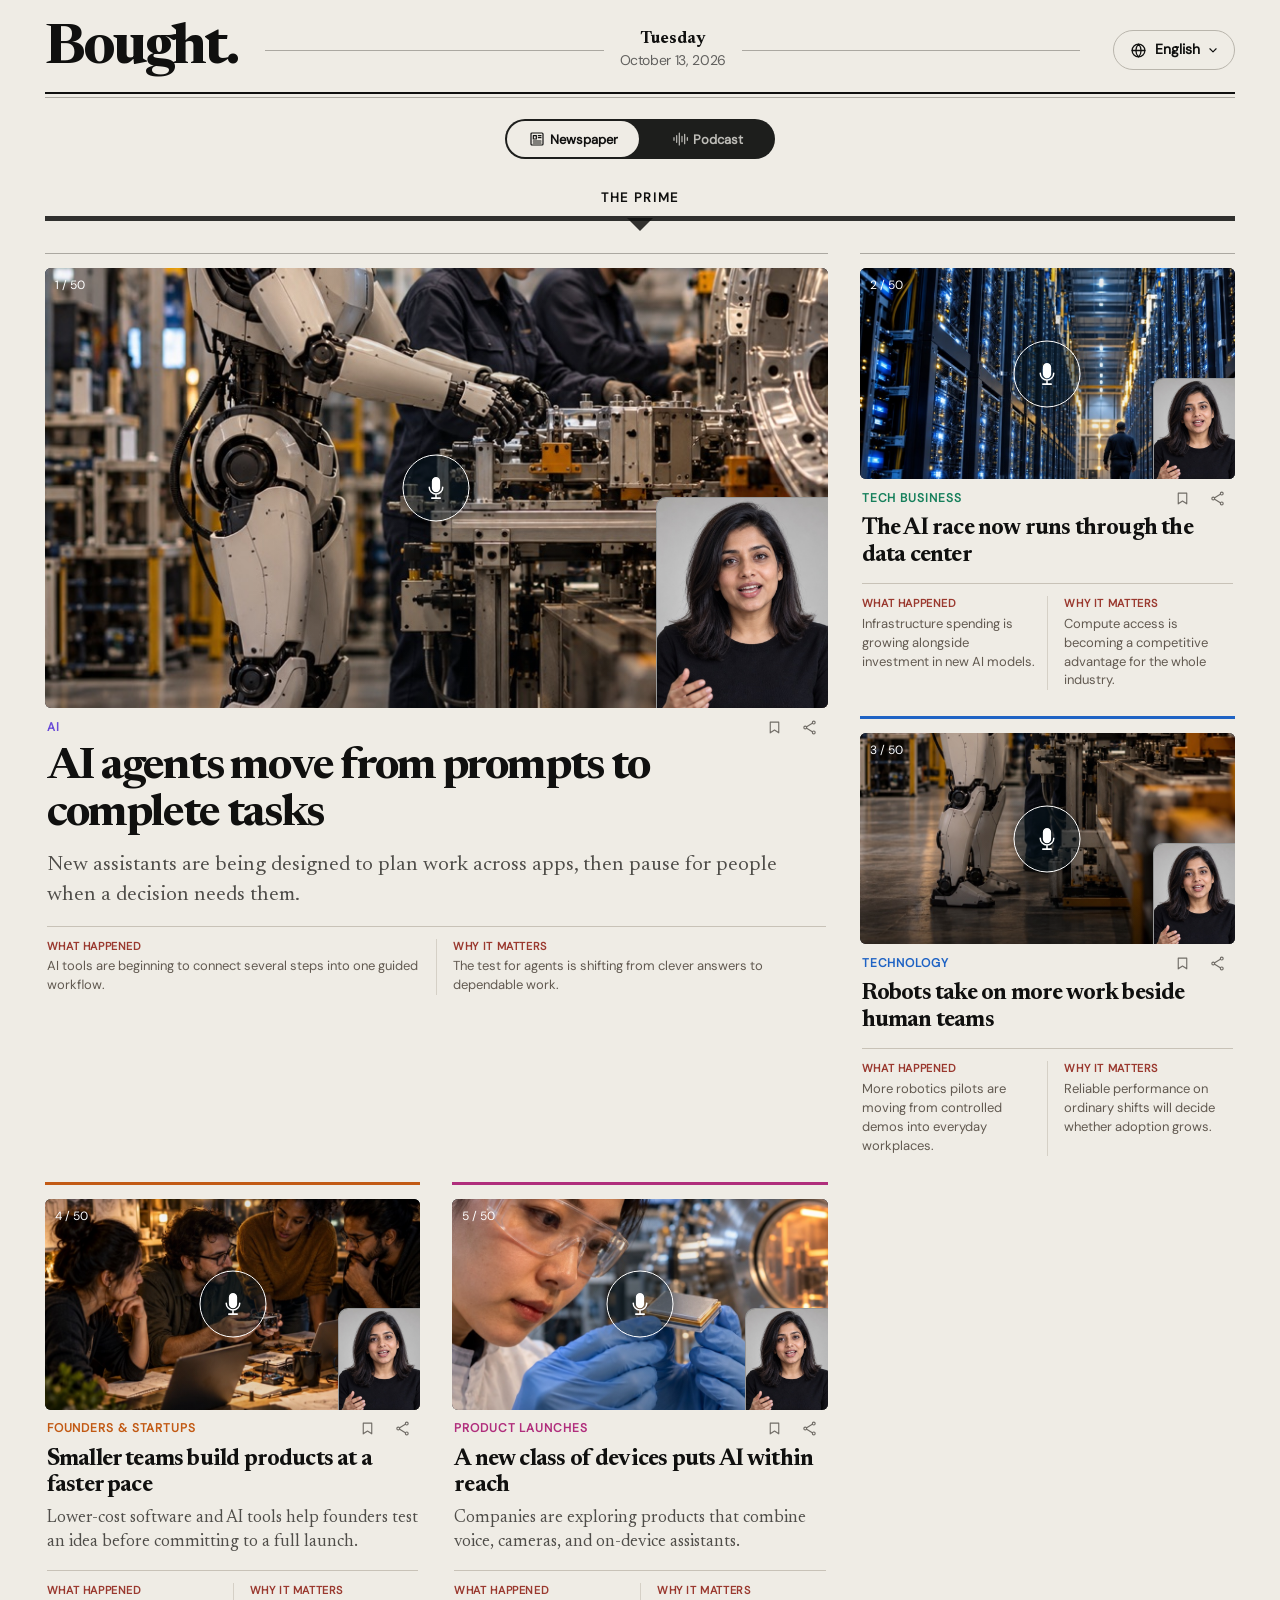
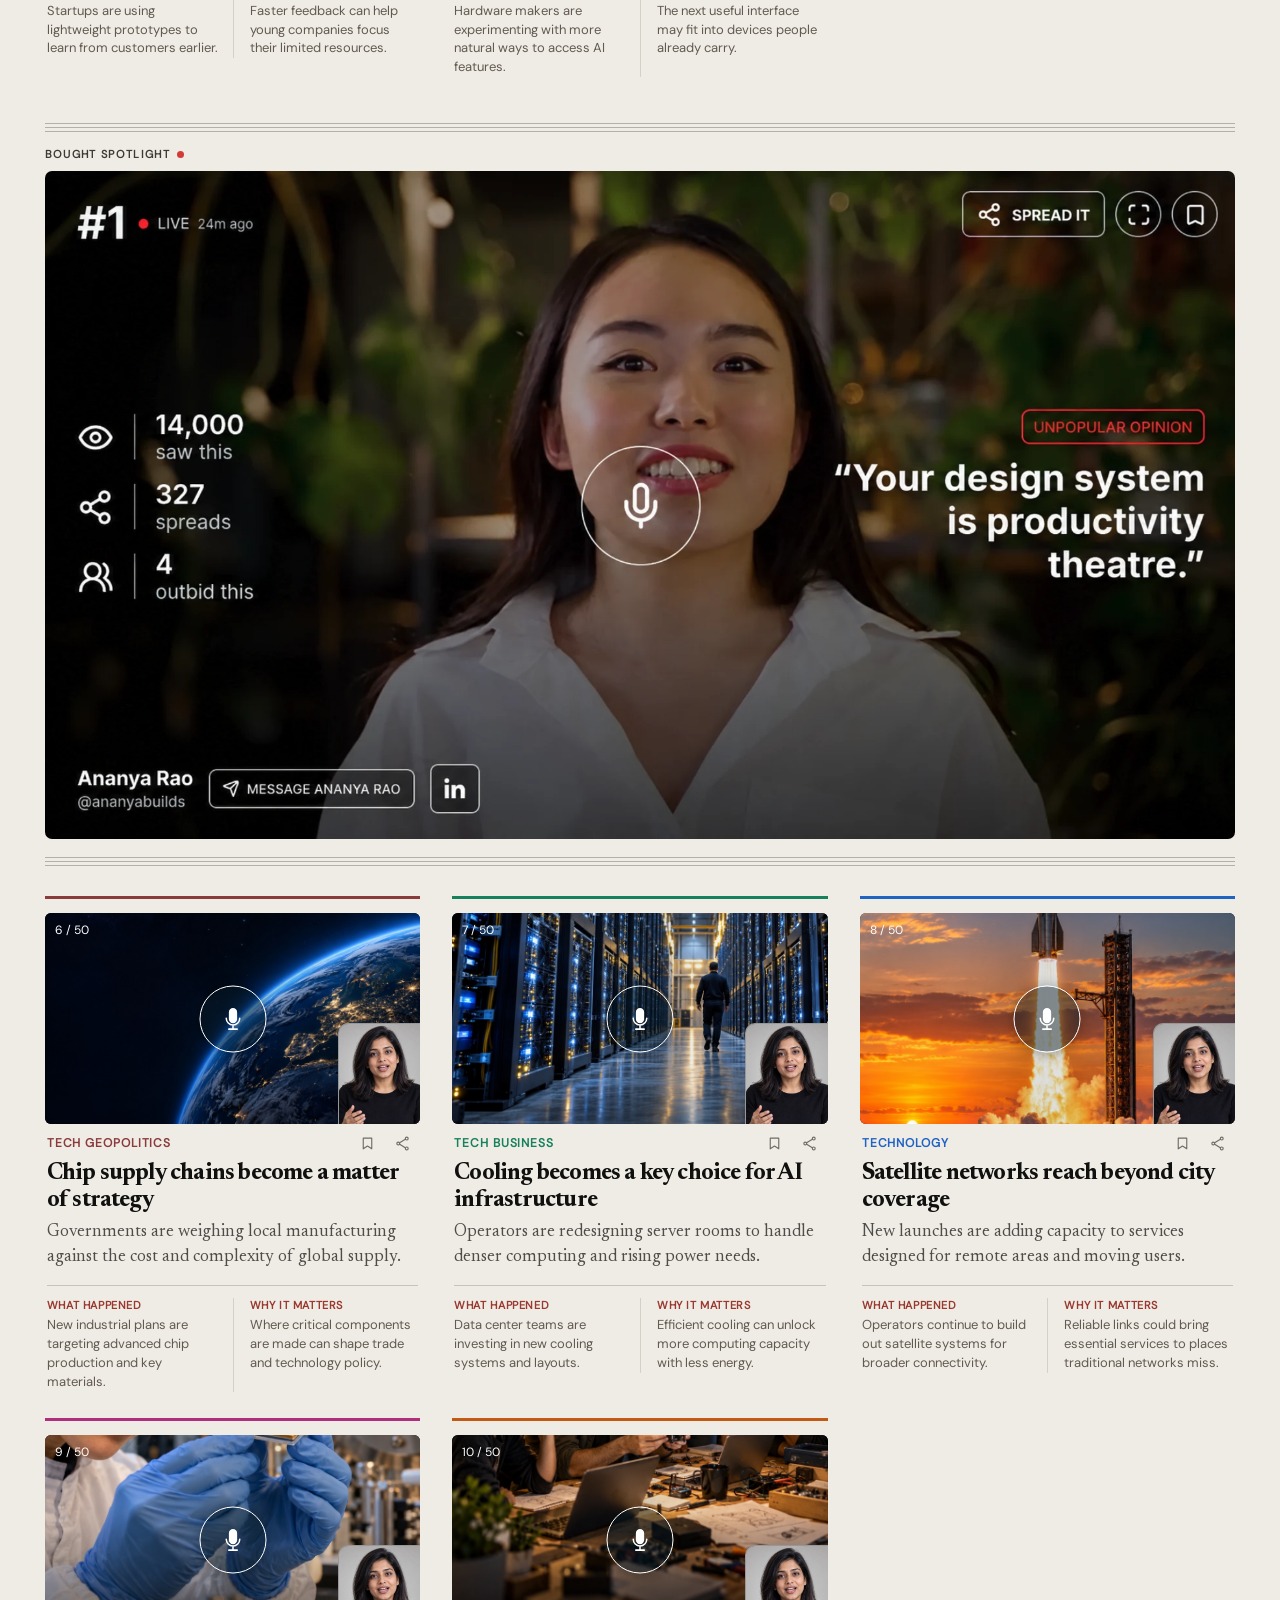
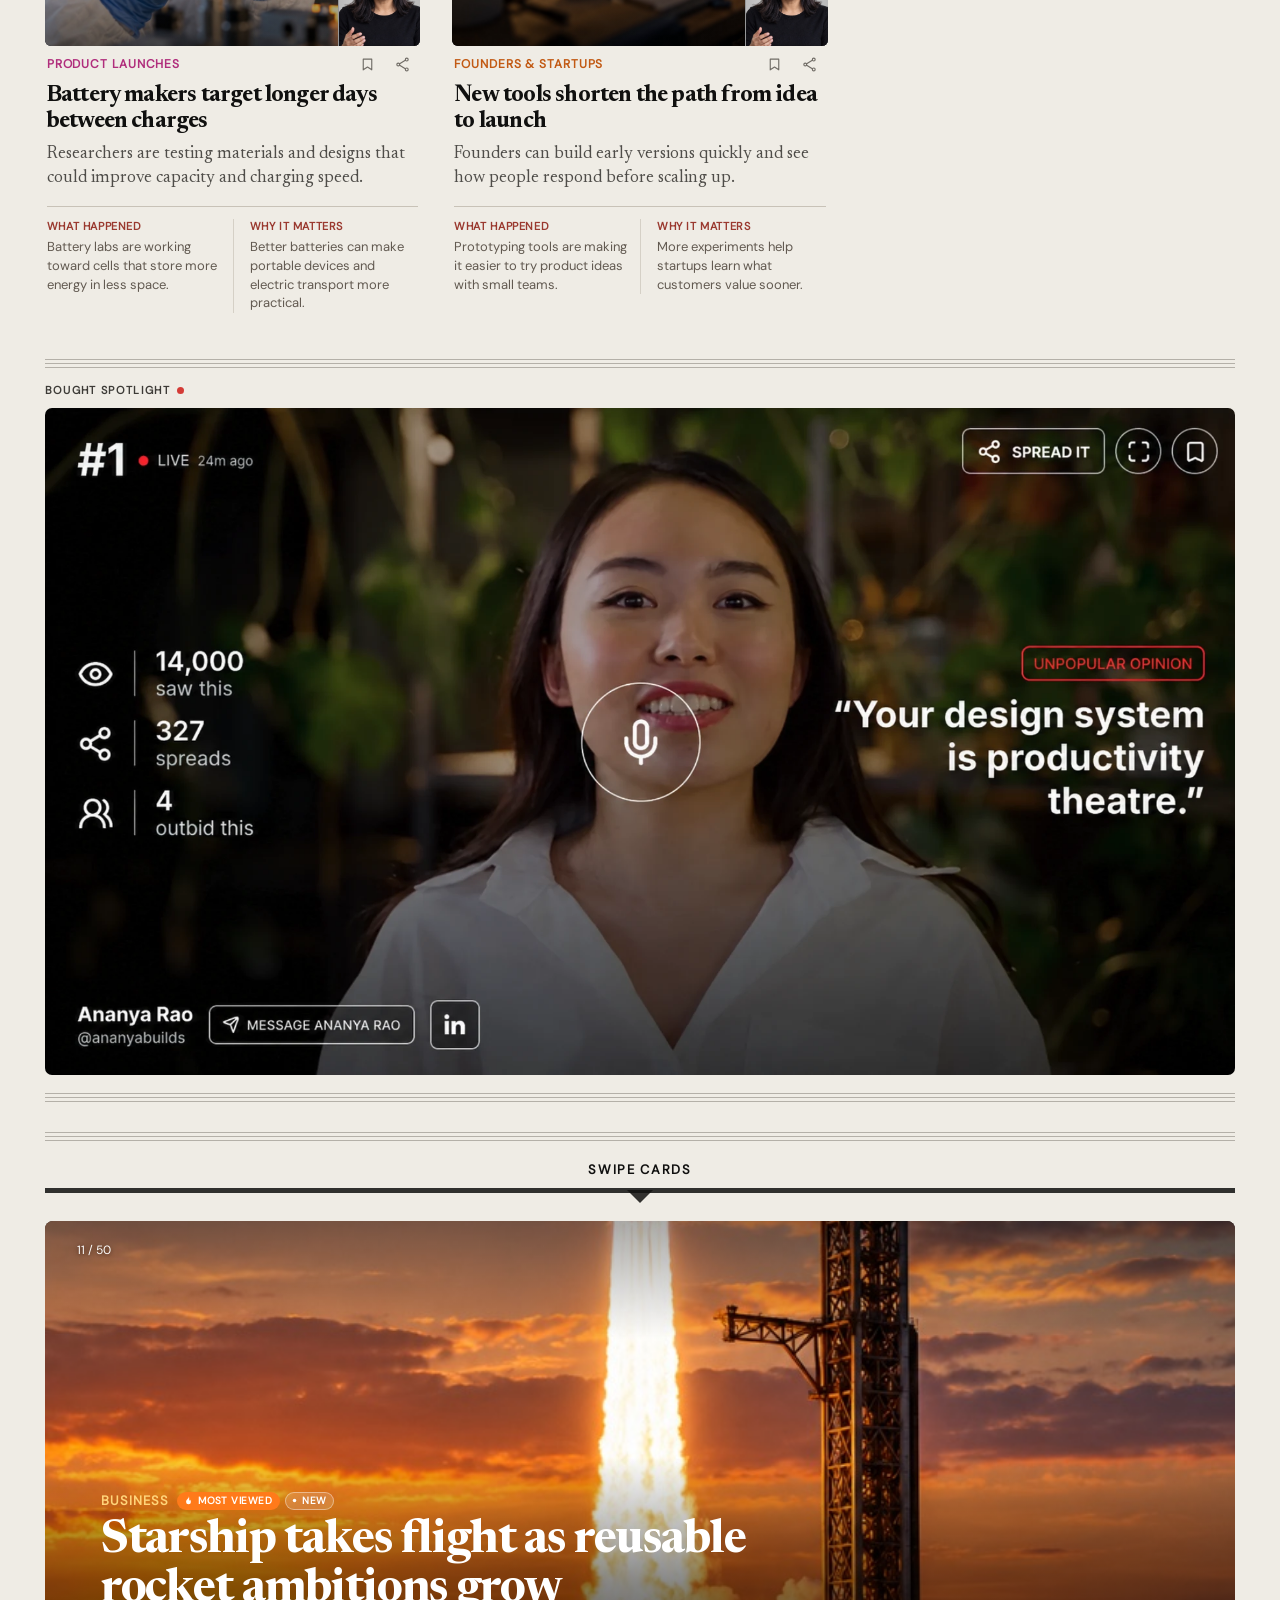
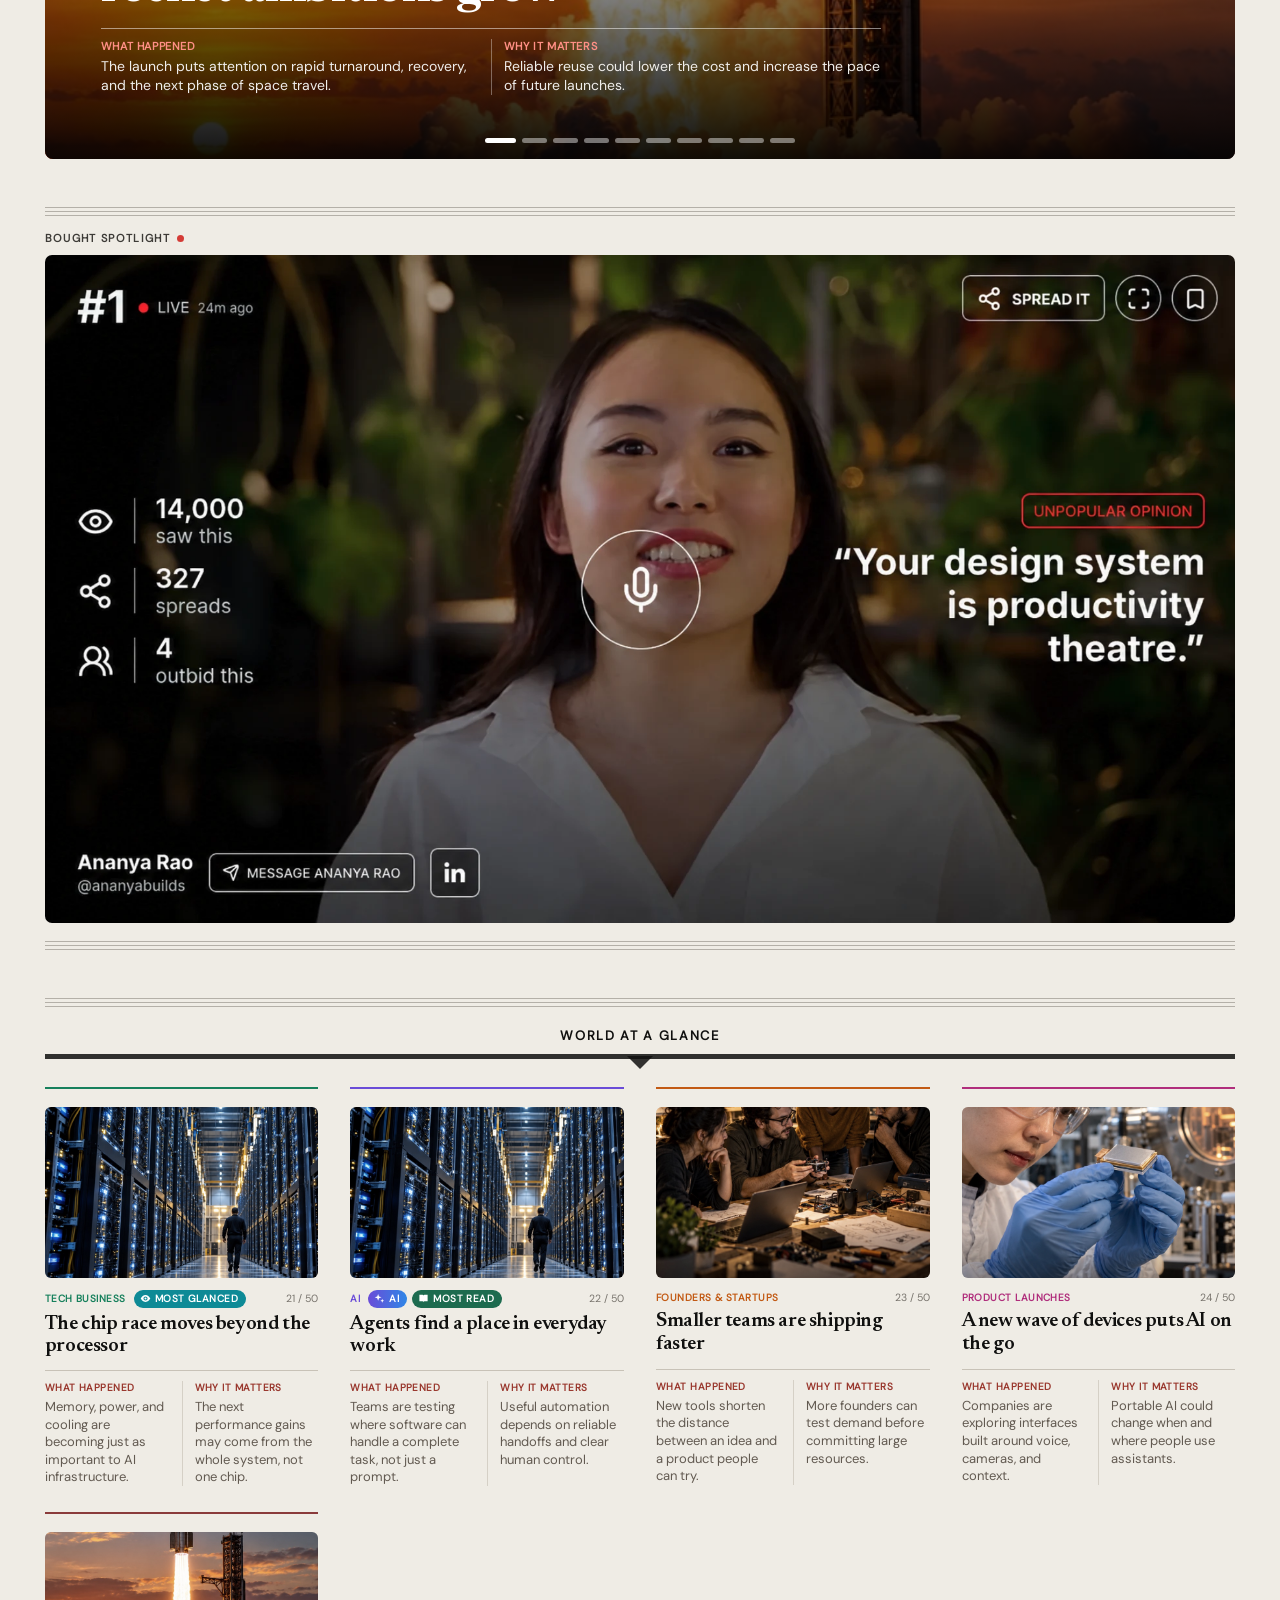
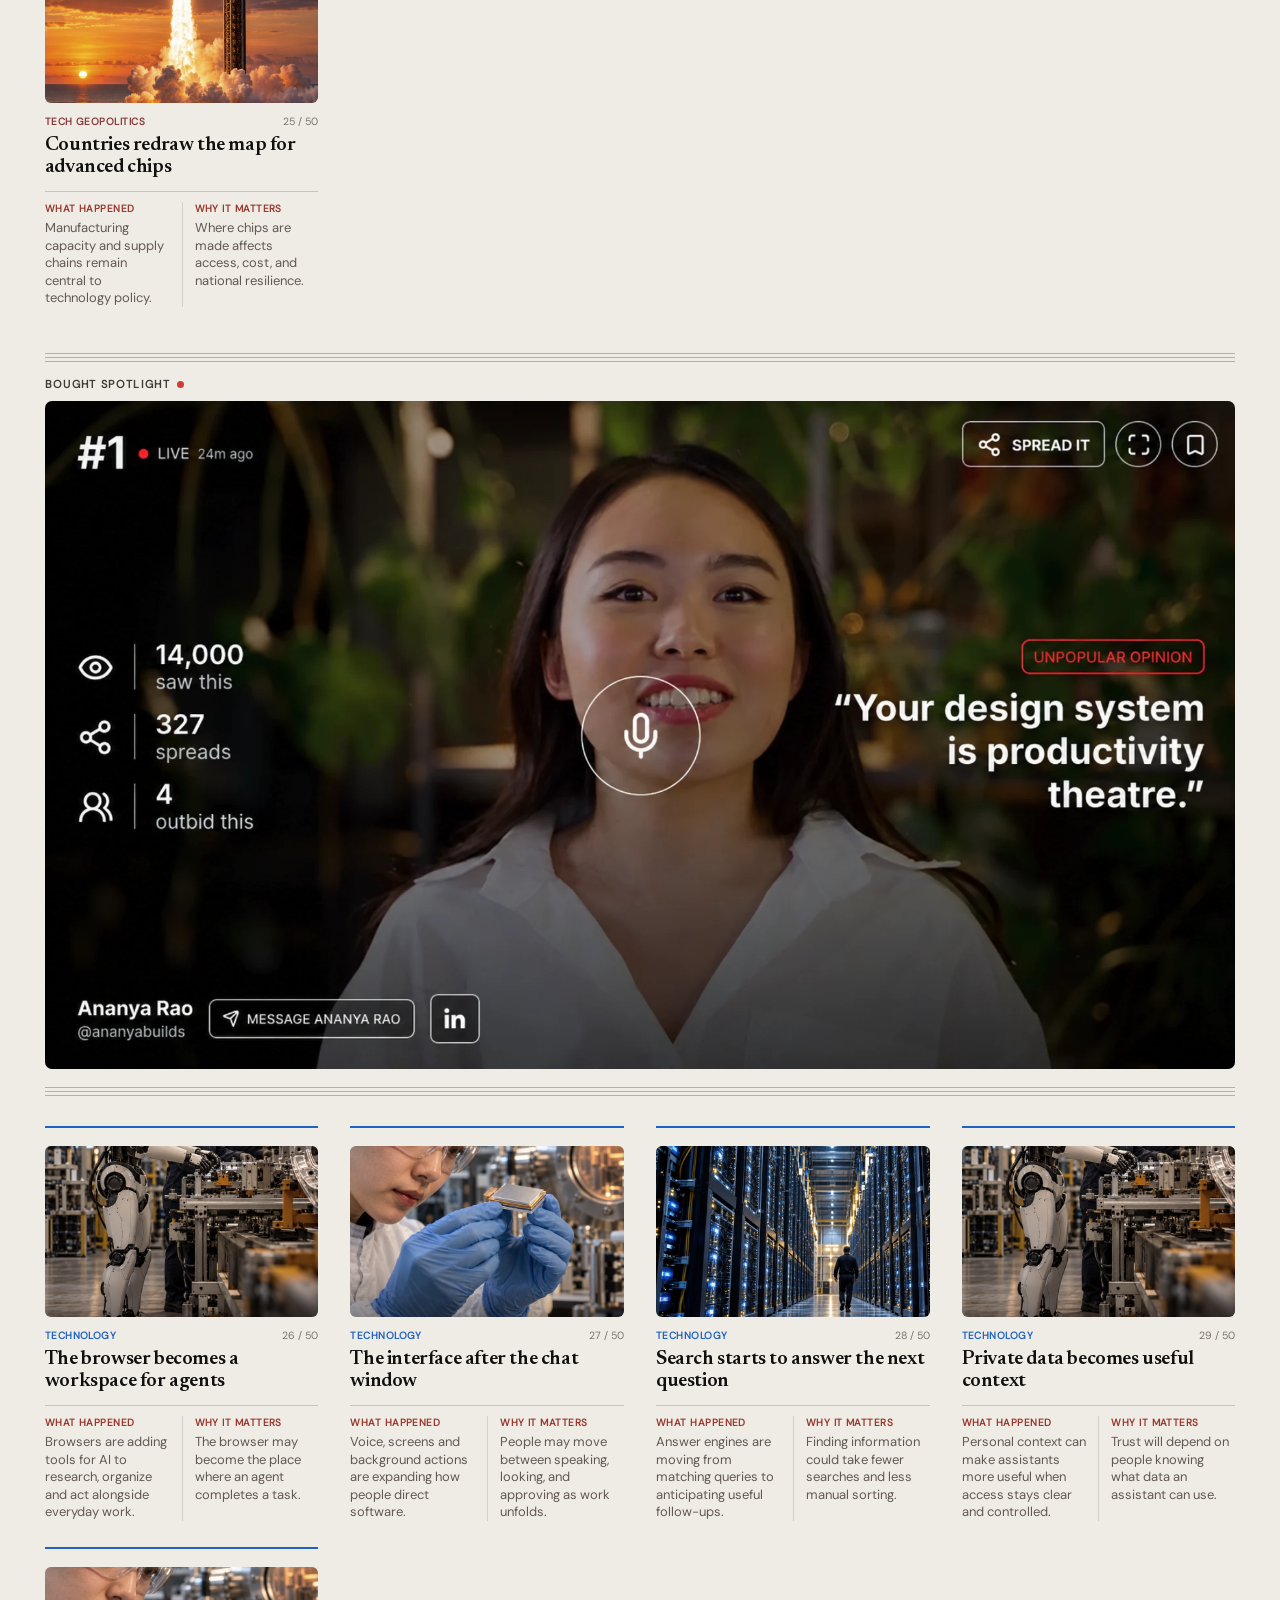
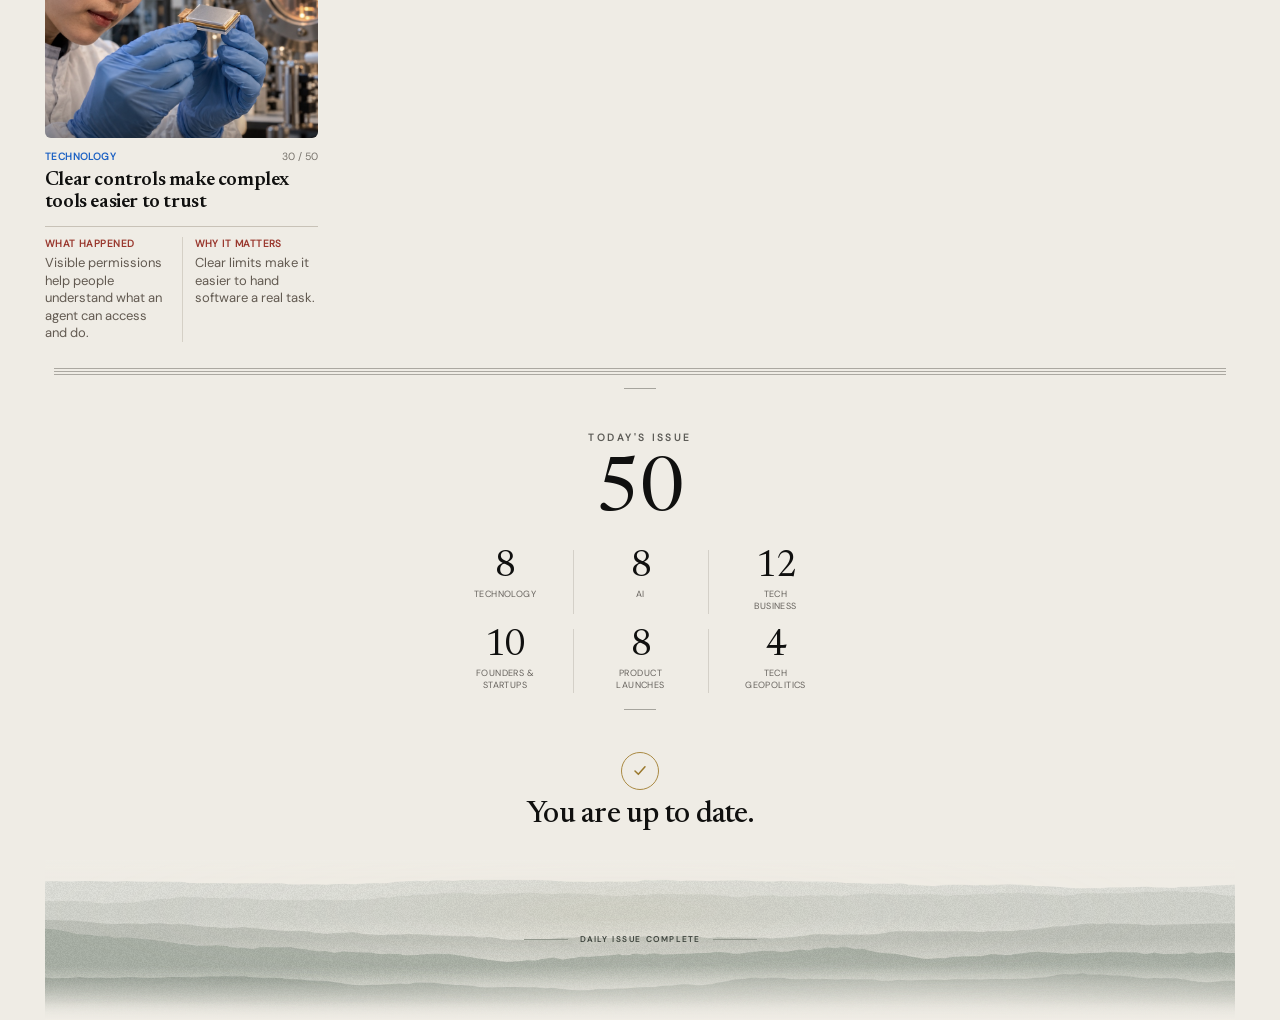
==== public/index.html @ 9935e8e2 "Looks per category, story badges, spoken-text fix, hover underline, drop the source line - avatar_lo" ====
<!doctype html>
<html lang="en">
<head>
  <meta charset="utf-8">
  <meta name="viewport" content="width=device-width, initial-scale=1, viewport-fit=cover">
  <meta name="theme-color" content="#efece5">
  <title>Bought. — Today's issue</title>
  <link rel="stylesheet" href="styles.css?v=10">
</head>
<body>
  <main class="page">
    <div class="sticky-masthead">
      <header class="masthead">
      <span class="wordmark">Bought.</span>

      <div class="issue-date">
        <div class="date-copy">
          <span class="weekday">Tuesday</span>
          <time datetime="2026-10-13">October 13, 2026</time>
        </div>
      </div>

      <div class="language-picker">
        <button class="language-trigger" type="button" aria-label="Change language, English" aria-haspopup="dialog" aria-controls="language-menu" aria-expanded="false">
          <svg class="globe-icon" viewBox="0 0 24 24" aria-hidden="true" focusable="false">
            <circle cx="12" cy="12" r="9" />
            <path d="M3 12h18M12 3c2.5 2.5 3.7 5.5 3.7 9S14.5 18.5 12 21c-2.5-2.5-3.7-5.5-3.7-9S9.5 5.5 12 3Z" />
          </svg>
          <span class="language-name">English</span>
          <svg class="chevron-icon" viewBox="0 0 16 16" aria-hidden="true" focusable="false">
            <path d="m3 6 5 5 5-5" />
          </svg>
        </button>

        <div class="language-menu" id="language-menu" role="dialog" aria-label="Choose newspaper language" hidden>
          <div class="menu-heading">Read in your language</div>
          <div class="language-options"></div>
        </div>
      </div>
      </header>

      <div class="newspaper-rules" aria-hidden="true"></div>
    </div>

    <div class="view-switch" role="group" aria-label="Issue format">
      <button class="view-option is-active" type="button" aria-pressed="true">
        <svg viewBox="0 0 24 24" aria-hidden="true" focusable="false">
          <rect x="3" y="3" width="18" height="18" rx="1.5" />
          <rect x="6.5" y="7" width="4.5" height="5" />
          <path d="M14 7h4M14 10h4M6.5 15h11.5M6.5 18h11.5" />
        </svg>
        <span>Newspaper</span>
      </button>
      <a class="view-option" href="podcast.html" aria-label="Open podcast edition">
        <svg viewBox="0 0 24 24" aria-hidden="true" focusable="false">
          <path d="M3 10v4M7 7v10M11 3v18M15 8v8M19 5v14M23 10v4" />
        </svg>
        <span>Podcast</span>
      </a>
    </div>

    <div class="story-list" id="edition-stories"></div>

    <section class="issue-completion" aria-label="Today's issue complete">
      <div class="completion-intro">
        <i class="completion-short-rule" aria-hidden="true"></i>
        <p>Today's issue</p>
        <strong>50</strong>
      </div>

      <div class="completion-grid" aria-label="Stories by category">
        <div class="completion-stat"><strong data-final-count="8">8</strong><span>Technology</span></div>
        <div class="completion-stat"><strong data-final-count="8">8</strong><span>AI</span></div>
        <div class="completion-stat"><strong data-final-count="12">12</strong><span>Tech<br>Business</span></div>
        <div class="completion-stat"><strong data-final-count="10">10</strong><span>Founders &amp;<br>Startups</span></div>
        <div class="completion-stat"><strong data-final-count="8">8</strong><span>Product<br>Launches</span></div>
        <div class="completion-stat"><strong data-final-count="4">4</strong><span>Tech<br>Geopolitics</span></div>
      </div>

      <div class="completion-message">
        <i class="completion-short-rule" aria-hidden="true"></i>
        <span class="completion-check" aria-hidden="true">
          <svg viewBox="0 0 24 24" focusable="false"><path d="m6 12 4 4 8-9" /></svg>
        </span>
        <h2>You are up to date.</h2>
      </div>

      <div class="completion-mountains">
        <div class="mountain-terrain" role="img" aria-label="Layered mountain ridges with slowly drifting fog">
          <canvas id="mountain-far"></canvas>
          <canvas id="mountain-mid"></canvas>
          <canvas id="mountain-near"></canvas>
        </div>
        <div class="mountain-light" aria-hidden="true"></div>
        <div class="mountain-reveal-fog" aria-hidden="true"></div>
        <div class="fog-ribbon fog-far" aria-hidden="true"></div>
        <div class="fog-ribbon fog-mid" aria-hidden="true"></div>
        <div class="fog-ribbon fog-near" aria-hidden="true"></div>
        <div class="mountain-fade" aria-hidden="true"></div>
        <div class="completion-seal" aria-label="Daily issue complete"><i aria-hidden="true"></i><span>Daily issue complete</span><i aria-hidden="true"></i></div>
      </div>
    </section>
  </main>

  <section class="article-overlay" id="article-overlay" role="dialog" aria-modal="true" aria-labelledby="article-overlay-title" hidden>
    <div class="article-overlay-content"></div>
  </section>

  <div class="action-feedback" id="action-feedback" role="status" aria-live="polite" hidden></div>

  <script src="language.js"></script>
  <script>
    // Use the pipeline feed when it exists (prime stories with presenter video); otherwise the built-in samples.
    (async () => {
      try {
        const res = await fetch('live/feed.json', { cache: 'no-cache' });
        if (res.ok) window.liveFeed = await res.json();
      } catch (e) { /* no feed: keep the sample stories */ }
      for (const src of ['stories.js', 'completion.js']) {
        await new Promise((resolve) => {
          const el = document.createElement('script');
          el.src = src + '?v=7'; el.onload = el.onerror = resolve;
          document.body.append(el);
        });
      }
    })();
  </script>
</body>
</html>
---- public/styles.css ----
@font-face {
  font-family: Newsreader;
  src: url('assets/newsreader-latin.woff2') format('woff2');
  font-weight: 400 700;
  font-display: swap;
}

@font-face {
  font-family: 'DM Sans';
  src: url('assets/font-0.ttf') format('truetype');
  font-weight: 400;
  font-display: swap;
}

:root {
  --paper: #efece5;
  --ink: #10100f;
  --quiet-ink: #62615f;
  --rule: #aba8a1;
  --masthead-height: 70px;
}

* { box-sizing: border-box; }

html,
body {
  min-height: 100%;
  margin: 0;
  background: var(--paper);
}

body {
  color: var(--ink);
  -webkit-font-smoothing: antialiased;
}

.page {
  width: 100%;
  max-width: 430px;
  min-height: 100dvh;
  margin: 0 auto;
  background: var(--paper);
}

.sticky-masthead {
  position: sticky;
  top: 0;
  z-index: 30;
  padding-bottom: 3px;
  background: var(--paper);
}

.lead-story, .glance-item { scroll-margin-top: calc(var(--masthead-height) + 8px); }

.masthead {
  display: grid;
  grid-template-columns: max-content minmax(0, 1fr) max-content;
  align-items: center;
  min-height: 62px;
  padding: calc(8px + env(safe-area-inset-top)) 9px 6px;
}

.wordmark {
  white-space: nowrap;
  font: 700 27px/.9 Newsreader, Georgia, serif;
  letter-spacing: -.055em;
}

.issue-date {
  display: flex;
  align-items: center;
  justify-content: center;
  min-width: 0;
  margin: 0 4px;
}

.issue-date::before,
.issue-date::after {
  content: '';
  flex: 1 1 0;
  max-width: 24px;
  border-top: 1px solid var(--rule);
}

.date-copy {
  flex: 0 1 auto;
  min-width: 0;
  margin: 0 4px;
  text-align: center;
  white-space: nowrap;
}

.weekday {
  display: block;
  overflow: hidden;
  text-overflow: ellipsis;
  font: 700 13px/1.1 Newsreader, Georgia, serif;
}

.date-copy time {
  display: block;
  overflow: hidden;
  text-overflow: ellipsis;
  margin-top: 2px;
  color: var(--quiet-ink);
  font: 400 .6875rem/1.25 'DM Sans', Arial, sans-serif;
  letter-spacing: -.025em;
}

.language-picker { position: relative; margin-left: 5px; }

.language-trigger {
  display: flex;
  align-items: center;
  justify-content: center;
  gap: 5px;
  height: 34px;
  padding: 0 8px;
  border: 1px solid #b9b5ac;
  border-radius: 999px;
  background: var(--paper);
  color: var(--ink);
  white-space: nowrap;
  font: 600 .75rem/1.1 'DM Sans', Arial, sans-serif;
  cursor: pointer;
  -webkit-tap-highlight-color: transparent;
}

.language-trigger svg { display: block; flex: none; fill: none; stroke: currentColor; stroke-width: 1.8; stroke-linecap: round; stroke-linejoin: round; }
.language-trigger .globe-icon { width: 17px; height: 17px; }
.language-trigger .chevron-icon { width: 10px; height: 10px; }
.language-name { display: block; max-width: 48px; overflow: hidden; text-overflow: ellipsis; }
.language-trigger:focus-visible,
.language-option:focus-visible { outline: 2px solid var(--ink); outline-offset: 2px; }

.language-menu {
  position: absolute;
  z-index: 10;
  top: calc(100% + 11px);
  right: 0;
  display: flex;
  flex-direction: column;
  width: min(320px, calc(100vw - 36px));
  max-height: min(68dvh, 520px);
  border: 1px solid #b9b5ac;
  border-radius: 14px;
  background: var(--paper);
  box-shadow: 0 13px 34px #25201524;
  overflow: hidden;
}

.language-menu[hidden] { display: none; }
.menu-heading { padding: 17px 17px 10px; font: 700 19px/1 Newsreader, Georgia, serif; }
.language-options { min-height: 0; overflow-y: auto; overscroll-behavior: contain; }
.language-group { padding: 0 17px 8px; }
.language-group + .language-group { border-top: 1px solid #d5d0c6; padding-top: 8px; }
.language-group h2 { margin: 8px 0 4px; color: #746e65; font: 600 .6875rem/1.35 'DM Sans', Arial, sans-serif; letter-spacing: .11em; text-transform: uppercase; }
.language-option { display: flex; align-items: center; justify-content: space-between; width: 100%; min-height: 41px; padding: 0 3px; border: 0; border-bottom: 1px solid #dcd7cd; background: transparent; color: var(--ink); text-align: left; font: 400 .875rem/1.35 'DM Sans', Arial, sans-serif; cursor: pointer; }
.language-option:last-child { border-bottom: 0; }
.language-option[aria-current='true'] { font-weight: 600; }
.language-option[aria-current='true']::after { content: '✓'; font-size: 16px; }

.newspaper-rules {
  height: 5px;
  margin: 0 9px;
  border-top: 1px solid var(--ink);
  border-bottom: 1px solid var(--rule);
}

.view-switch {
  display: grid;
  grid-template-columns: repeat(2, minmax(0, 1fr));
  gap: 2px;
  width: min(234px, calc(100% - 18px));
  margin: 8px auto 10px;
  padding: 2px;
  border-radius: 999px;
  background: #1d1e1c;
}

.view-option {
  display: flex;
  align-items: center;
  justify-content: center;
  gap: 5px;
  min-width: 0;
  min-height: 32px;
  padding: 0 5px;
  border: 0;
  border-radius: 999px;
  background: transparent;
  color: #bebdb8;
  font: 600 .75rem/1 'DM Sans', Arial, sans-serif;
}

.view-option.is-active { background: var(--paper); color: var(--ink); }
.view-option[href] { text-decoration: none; cursor: pointer; }
.view-option:disabled { opacity: 1; cursor: default; }
.view-option:focus-visible { outline: 2px solid #b38a37; outline-offset: 2px; }
.view-option svg {
  display: block;
  flex: none;
  width: 16px;
  height: 16px;
  fill: none;
  stroke: currentColor;
  stroke-width: 1.8;
  stroke-linecap: round;
  stroke-linejoin: round;
}

.lead-story { padding: 6px 9px 20px; }
.lead-story + .lead-story {
  padding-top: 0;
}
.lead-story + .lead-story::before {
  content: '';
  display: block;
  height: 2px;
  margin: 0 0 15px;
  background: var(--rule);
}

.story-section {
  display: block;
  color: #ad4038;
  font: 770 .75rem/1.25 'DM Sans', Arial, sans-serif;
  letter-spacing: .075em;
  text-transform: uppercase;
}

.video-poster {
  position: relative;
  width: 100%;
  aspect-ratio: 2.2 / 1;
  overflow: hidden;
  border-radius: 8px;
  background: #07121f;
  isolation: isolate;
}

.hero-image { display: block; width: 100%; height: 100%; object-fit: cover; object-position: center 42%; }
.video-poster::after { content: ''; position: absolute; z-index: 1; inset: 0; background: linear-gradient(90deg, transparent 26%, #00101a22 49%, transparent 80%); pointer-events: none; }

.video-story-number {
  position: absolute;
  z-index: 2;
  top: 10px;
  left: 10px;
  color: white;
  font: 400 .75rem/1.2 'DM Sans', Arial, sans-serif;
  font-variant-numeric: tabular-nums;
}

.play-news {
  position: absolute;
  z-index: 3;
  top: 50%;
  left: 50%;
  display: flex;
  flex-direction: column;
  align-items: center;
  transform: translate(-50%, -50%);
  padding: 0;
  border: 0;
  background: transparent;
  color: white;
  text-align: center;
  cursor: pointer;
  -webkit-tap-highlight-color: transparent;
}

.microphone-circle {
  display: grid;
  place-items: center;
  width: clamp(50px, 14.4vw, 67px);
  height: clamp(50px, 14.4vw, 67px);
  border: 1px solid #fff;
  border-radius: 50%;
  background: #091b2670;
  box-shadow: 0 1px 13px #0005;
}

.microphone-circle svg { width: 27px; height: 27px; fill: white; stroke: white; stroke-width: 1.8; stroke-linecap: round; }
.microphone-circle svg path { fill: none; }
.play-news:focus-visible { outline: 2px solid white; outline-offset: 5px; border-radius: 6px; }

.journalist-window {
  position: absolute;
  z-index: 2;
  right: 0;
  bottom: 0;
  width: 22%;
  height: 48%;
  overflow: hidden;
  border: 1px solid #ffffff48;
  border-right: 0;
  border-bottom: 0;
  border-radius: 10px 0 0 0;
  background: #6d6f70;
}

.journalist-window img { display: block; width: 100%; height: 100%; object-fit: cover; object-position: center 20%; }
.story-copy { padding: 3px 2px 0; }
.story-meta { display: flex; align-items: center; justify-content: space-between; min-height: 28px; margin-bottom: 2px; }
.story-actions { display: flex; align-items: center; gap: 3px; }
.story-action { display: grid; place-items: center; width: 32px; height: 32px; padding: 0; border: 0; background: transparent; color: #706c66; cursor: pointer; -webkit-tap-highlight-color: transparent; }
.story-action svg { display: block; width: 17px; height: 17px; fill: none; stroke: currentColor; stroke-width: 1.6; stroke-linecap: round; stroke-linejoin: round; }
.story-action[data-action='save'][aria-pressed='true'] { color: var(--ink); }
.story-action[data-action='save'][aria-pressed='true'] svg { fill: currentColor; }
.story-action:focus-visible { outline: 2px solid var(--ink); outline-offset: 1px; }
.action-feedback { position: fixed; z-index: 20; right: 50%; bottom: calc(18px + env(safe-area-inset-bottom)); transform: translateX(50%); padding: 9px 13px; border-radius: 999px; background: #1d1e1c; color: var(--paper); white-space: nowrap; font: 500 .75rem/1.2 'DM Sans', Arial, sans-serif; box-shadow: 0 3px 12px #0003; }
.action-feedback[hidden] { display: none; }
.story-copy h2 { margin: 0; font: 700 clamp(1.5rem, 6.4vw, 1.625rem)/1.12 Newsreader, Georgia, serif; letter-spacing: -.035em; }
.story-title-button { display: block; width: 100%; padding: 0; border: 0; background: transparent; color: inherit; font: inherit; letter-spacing: inherit; line-height: inherit; text-align: left; cursor: pointer; }
.story-title-button:focus-visible { outline: 2px solid currentColor; outline-offset: 3px; }
.story-deck { margin: 7px 0 0; color: #4f4d49; font: 400 1rem/1.45 Newsreader, Georgia, serif; }

.story-facts { display: grid; grid-template-columns: 1fr 1fr; gap: 0; margin-top: 14px; padding-top: 12px; border-top: 1px solid #c8c2b7; }
.story-facts > div { min-width: 0; padding-right: 12px; }
.story-facts > div + div { padding-right: 0; padding-left: 16px; border-left: 1px solid #d5d0c6; }
.story-facts h3 { margin: 0 0 4px; color: #9a392f; font: 700 .6875rem/1.35 'DM Sans', Arial, sans-serif; letter-spacing: .055em; text-transform: uppercase; }
.story-facts p { margin: 0; color: #625a51; font: 400 .8125rem/1.45 'DM Sans', Arial, sans-serif; }

.spotlight-placement { margin: 26px 9px 30px; padding: 11px 0; border-top: 1px solid var(--rule); border-bottom: 1px solid var(--rule); }
.spotlight-label { display: flex; align-items: center; gap: 7px; margin: 0 0 10px; color: #3d3b37; font: 700 .6875rem/1.2 'DM Sans', Arial, sans-serif; letter-spacing: .12em; text-transform: uppercase; }
.spotlight-dot { display: inline-block; width: 7px; height: 7px; border-radius: 50%; background: #d43b36; }
.spotlight-placement img { display: block; width: 100%; height: auto; aspect-ratio: 1834 / 1029; border-radius: 7px; background: #0b0b0b; }
.glance-section .spotlight-placement { margin-right: 0; margin-left: 0; }

.section-break { display: grid; flex: none; gap: 3px; width: 100%; margin-bottom: 16px; }
.section-break-end { margin: 16px 0 0; }
.section-break span { display: block; height: 1px; background: #b4b0a8; }
.section-marker { position: relative; display: grid; flex: none; place-items: center; min-height: 36px; padding: 2px 8px 8px; border-bottom: 5px solid rgb(16 16 15 / 85%); text-align: center; }
.section-marker::after { content: ''; position: absolute; bottom: -14.5px; left: 50%; width: 0; height: 0; transform: translateX(-50%); border-right: 13.5px solid transparent; border-left: 13.5px solid transparent; border-top: 13.5px solid rgb(16 16 15 / 85%); }
.section-marker h2 { margin: 0; font: 700 .8125rem/1.2 'DM Sans', Arial, sans-serif; letter-spacing: .13em; text-transform: uppercase; }
.prime-section { padding-top: 11px; }
.prime-marker { margin: 0 9px 28px; }
.prime-section > .section-marker,
.image-swipe-block > .section-marker,
.glance-section > .section-marker { position: sticky; top: var(--masthead-height); z-index: 20; background: var(--paper); box-shadow: 0 28px 0 var(--paper); }
.image-swipe-block { display: flex; flex-direction: column; height: calc(100vh - var(--masthead-height)); height: calc(100dvh - var(--masthead-height)); padding: 0 9px 9px; scroll-margin-top: var(--masthead-height); }
.image-swipe-card { position: relative; flex: 1 1 auto; min-height: 0; margin-top: 28px; overflow: hidden; border-radius: 18px; background: #111; color: #fff; }
.image-swipe-card:focus-visible { outline: 2px solid var(--ink); outline-offset: 3px; }
.swipe-track { display: flex; width: 100%; height: 100%; overflow-x: auto; overflow-y: hidden; scroll-snap-type: x mandatory; overscroll-behavior-x: contain; scrollbar-width: none; -webkit-overflow-scrolling: touch; user-select: none; }
.swipe-track::-webkit-scrollbar { display: none; }
.swipe-slide { position: relative; flex: 0 0 100%; min-width: 0; height: 100%; overflow: hidden; scroll-snap-align: start; scroll-snap-stop: always; }
.swipe-slide::after { content: ''; position: absolute; z-index: 1; inset: 0; background: linear-gradient(180deg, #0005 0%, transparent 22%, transparent 44%, #0007 67%, #000e 100%); pointer-events: none; }
.swipe-image { display: block; width: 100%; height: 100%; object-fit: cover; object-position: center; user-select: none; -webkit-user-drag: none; }
.swipe-story-number { position: absolute; z-index: 2; top: 15px; left: 17px; color: #fff; font: 500 .75rem/1.2 'DM Sans', Arial, sans-serif; font-variant-numeric: tabular-nums; text-shadow: 0 1px 4px #0009; }
.swipe-copy { position: absolute; z-index: 2; right: 20px; bottom: calc(49px + env(safe-area-inset-bottom)); left: 20px; }
.swipe-category { color: #ff6f65; font: 770 .75rem/1.2 'DM Sans', Arial, sans-serif; letter-spacing: .08em; text-transform: uppercase; }
.swipe-copy h2 { margin: 7px 0 0; color: #fff; font: 700 clamp(1.65rem, 7vw, 2rem)/1.07 Newsreader, Georgia, serif; letter-spacing: -.025em; }
.swipe-facts { display: grid; grid-template-columns: repeat(2, minmax(0, 1fr)); gap: 0; margin-top: 12px; padding-top: 10px; border-top: 1px solid #ffffff82; }
.swipe-facts > div { min-width: 0; padding-right: 10px; }
.swipe-facts > div + div { padding-right: 0; padding-left: 12px; border-left: 1px solid #ffffff59; }
.swipe-facts h3 { margin: 0 0 4px; color: #ff8f85; font: 700 .625rem/1.3 'DM Sans', Arial, sans-serif; letter-spacing: .055em; text-transform: uppercase; }
.swipe-facts p { margin: 0; color: #f0eeeb; font: 400 .75rem/1.35 'DM Sans', Arial, sans-serif; }
.swipe-progress { position: absolute; z-index: 4; right: 0; bottom: calc(7px + env(safe-area-inset-bottom)); left: 0; display: flex; align-items: center; justify-content: center; gap: 6px; }
.swipe-progress-step { display: grid; place-items: center; width: 25px; height: 24px; padding: 0; border: 0; background: transparent; cursor: pointer; }
.swipe-progress-step::after { content: ''; width: 100%; height: 5px; border-radius: 999px; background: #ffffff70; }
.swipe-progress-step[aria-current='true'] { width: 31px; }
.swipe-progress-step[aria-current='true']::after { background: #fff; }
.swipe-progress-step:focus-visible { outline: 2px solid #fff; outline-offset: 3px; }
.sr-only { position: absolute; width: 1px; height: 1px; padding: 0; margin: -1px; overflow: hidden; clip: rect(0, 0, 0, 0); white-space: nowrap; border: 0; }

.glance-section { margin: 0 9px; padding-top: 13px; scroll-margin-top: var(--masthead-height); }
.glance-section .section-marker { margin-bottom: 28px; }
.glance-item { display: grid; grid-template-columns: minmax(112px, 37%) minmax(0, 1fr); grid-template-areas: 'visual copy' 'facts facts'; align-items: center; column-gap: 22px; row-gap: 12px; padding: 26px 1px 28px; border-top: 2px solid #cdc8bd; }
.glance-item.is-image-end { grid-template-columns: minmax(0, 1fr) minmax(112px, 37%); grid-template-areas: 'copy visual' 'facts facts'; }
.glance-visual { grid-area: visual; width: 100%; aspect-ratio: 1; overflow: hidden; border-radius: 6px; background: #dcd8ce; }
.glance-visual img { display: block; width: 100%; height: 100%; object-fit: cover; filter: saturate(.78); }
.glance-copy { grid-area: copy; min-width: 0; }
.glance-meta { display: flex; align-items: baseline; justify-content: space-between; gap: 8px; }
.glance-category { min-width: 0; overflow: hidden; color: #9a392f; font: 770 .625rem/1.3 'DM Sans', Arial, sans-serif; letter-spacing: .045em; text-overflow: ellipsis; text-transform: uppercase; white-space: nowrap; }
.glance-number { flex: none; color: #77736c; font: 500 .65625rem/1.3 'DM Sans', Arial, sans-serif; font-variant-numeric: tabular-nums; }
.glance-item h3 { margin: 5px 0 0; font: 600 1.125rem/1.14 Newsreader, Georgia, serif; letter-spacing: -.02em; }
.glance-item p { margin: 4px 0 0; color: #5b5750; font: 400 .75rem/1.35 'DM Sans', Arial, sans-serif; }
.glance-facts { grid-area: facts; display: grid; grid-template-columns: repeat(2, minmax(0, 1fr)); padding-top: 10px; border-top: 1px solid #c8c2b7; }
.glance-facts > div { min-width: 0; padding-right: 12px; }
.glance-facts > div + div { padding-right: 0; padding-left: 12px; border-left: 1px solid #d5d0c6; }
.glance-facts h4 { margin: 0; color: #9a392f; font: 700 .625rem/1.3 'DM Sans', Arial, sans-serif; letter-spacing: .045em; text-transform: uppercase; }
.glance-facts p { margin: 4px 0 0; color: #625a51; font: 400 .75rem/1.35 'DM Sans', Arial, sans-serif; }
.glance-item.is-brief { padding-top: 20px; padding-bottom: 20px; }
.glance-item.is-brief h3 { margin-top: 3px; font-size: 1.0625rem; }

html.is-reading, html.is-reading body { overflow: hidden; }
.article-overlay { position: fixed; z-index: 25; top: var(--masthead-height); right: 0; bottom: 0; left: 0; width: 100%; max-width: 430px; margin: 0 auto; overflow-y: auto; overscroll-behavior: contain; -webkit-overflow-scrolling: touch; background: var(--paper); color: var(--ink); box-shadow: 0 0 0 100vmax #10100f80; }
.article-overlay[hidden] { display: none; }
.article-overlay-content { min-height: 100%; padding: 0 18px calc(48px + env(safe-area-inset-bottom)); }
.article-overlay-top { position: sticky; z-index: 1; top: 0; display: flex; align-items: center; gap: 8px; min-height: 58px; margin: 0 -18px 25px; padding: 7px 18px; border-bottom: 2px solid var(--ink); background: var(--paper); }
.article-overlay-category { flex: 1 1 auto; color: #9a392f; font: 750 .6875rem/1.2 'DM Sans', Arial, sans-serif; letter-spacing: .08em; text-transform: uppercase; }
.article-overlay-number { flex: none; color: #68645e; font: 500 .6875rem/1.2 'DM Sans', Arial, sans-serif; font-variant-numeric: tabular-nums; }
.article-overlay-close { display: grid; flex: none; place-items: center; width: 40px; height: 40px; margin-left: 2px; padding: 0; border: 0; background: transparent; color: var(--ink); cursor: pointer; }
.article-overlay-close svg { width: 19px; height: 19px; fill: none; stroke: currentColor; stroke-width: 1.7; stroke-linecap: round; }
.article-overlay-close:focus-visible { outline: 2px solid currentColor; outline-offset: -2px; }
.article-overlay h2 { margin: 0; font: 650 clamp(2rem, 9vw, 2.55rem)/1.03 Newsreader, Georgia, serif; letter-spacing: -.035em; }
.article-overlay-deck { margin: 16px 0 21px; color: #5c5851; font: 400 1.125rem/1.35 Newsreader, Georgia, serif; }
.article-overlay-rule { height: 1px; margin: 0 0 21px; background: #bcb7ad; }
.article-overlay-body p { margin: 0 0 17px; font: 400 1.0625rem/1.55 Newsreader, Georgia, serif; }
.article-overlay-body p:first-child::first-letter { float: left; margin: .09em .09em 0 0; color: var(--ink); font: 700 3.65em/.7 Newsreader, Georgia, serif; }
.article-overlay-body h3 { margin: 25px 0 7px; color: #9a392f; font: 700 .6875rem/1.3 'DM Sans', Arial, sans-serif; letter-spacing: .09em; text-transform: uppercase; }

.issue-completion { position: relative; display: flex; flex-direction: column; justify-content: flex-start; width: 100%; margin-top: 0; padding: clamp(10px, 2.4dvh, 20px) 9px 0; background: var(--paper); text-align: center; overflow: hidden; }
.issue-completion::before { position: absolute; top: 0; left: 9px; width: calc(100% - 18px); height: 7px; background: linear-gradient(to bottom, var(--rule) 0 1px, transparent 1px 3px, var(--rule) 3px 4px, transparent 4px 6px, var(--rule) 6px 7px); content: ''; }
.completion-short-rule { display: block; width: 32px; height: 1px; margin: 0 auto; background: #a6a49d; }
.completion-intro { flex: none; }
.completion-intro > p { margin: clamp(34px, 5dvh, 42px) 0 0; padding-bottom: 6px; color: #5d5c57; font: 600 .625rem/1.3 'DM Sans', Arial, sans-serif; letter-spacing: .25em; text-transform: uppercase; }
.completion-intro > strong { display: block; margin-top: 7px; color: var(--ink); font: 400 clamp(3.2rem, 9.6dvh, 4.6rem)/1 Newsreader, Georgia, serif; font-variant-numeric: lining-nums; }
.completion-grid { display: grid; flex: none; grid-template-columns: repeat(3, minmax(0, 1fr)); row-gap: clamp(8px, 1.7dvh, 15px); width: 100%; margin: clamp(10px, 2.2dvh, 20px) auto 0; max-width: 405px; }
.completion-stat { display: flex; flex-direction: column; align-items: center; justify-content: flex-start; min-height: clamp(48px, 7.2dvh, 64px); padding: 1px 5px; }
.completion-stat:nth-child(3n + 2), .completion-stat:nth-child(3n + 3) { border-left: 1px solid #d4d0c8; }
.completion-stat > strong { color: var(--ink); font: 400 clamp(1.75rem, 5.5dvh, 2.25rem)/.95 Newsreader, Georgia, serif; font-variant-numeric: lining-nums; }
.completion-stat > span { margin-top: 4px; color: #66625d; font: 500 .5625rem/1.3 'DM Sans', Arial, sans-serif; letter-spacing: .045em; text-transform: uppercase; }
.completion-message { flex: none; margin-top: clamp(8px, 1.8dvh, 16px); }
.completion-message .completion-short-rule { margin-bottom: clamp(34px, 5dvh, 42px); }
.completion-check { display: grid; place-items: center; width: 38px; height: 38px; margin: 0 auto 10px; border: 1px solid #a98942; border-radius: 50%; color: #9a782c; }
.completion-check svg { display: block; width: 20px; height: 20px; fill: none; stroke: currentColor; stroke-width: 1.8; stroke-linecap: round; stroke-linejoin: round; }
.issue-completion.has-motion .completion-check path { stroke-dasharray: 25; stroke-dashoffset: 25; }
.issue-completion.is-revealed .completion-check { animation: completion-ring 1.4s ease-out both; }
.issue-completion.is-revealed .completion-check path { animation: completion-check-draw .7s ease .25s forwards; }
.completion-message h2 { margin: 0; color: var(--ink); font: 500 clamp(1.625rem, 6.4vw, 1.875rem)/1.05 Newsreader, Georgia, serif; letter-spacing: -.025em; }

.completion-mountains { position: relative; flex: none; width: calc(100% + 18px); height: clamp(120px, 20dvh, 160px); margin: 28px -9px 0; overflow: hidden; isolation: isolate; pointer-events: none; }
.mountain-terrain { position: absolute; z-index: 0; inset: 0; transform-origin: 50% 80%; }
.completion-mountains canvas { position: absolute; top: 0; left: -20px; display: block; width: calc(100% + 40px); height: 100%; min-height: 100px; }
#mountain-far { animation: ridge-distance 32s ease-in-out -5s infinite alternate; }
#mountain-mid { animation: ridge-midground 25s ease-in-out -12s infinite alternate; }
#mountain-near { animation: ridge-foreground 22s ease-in-out -6s infinite alternate; }
.mountain-light { position: absolute; z-index: 1; inset: 0; opacity: .12; background: radial-gradient(ellipse at 48% 35%, #dfc7889c 0%, #f5ecd459 28%, transparent 68%); }
.mountain-reveal-fog { position: absolute; z-index: 5; inset: -15%; opacity: 0; background: radial-gradient(ellipse at 54% 52%, #efece5 0%, #efece5eb 30%, #efece583 53%, transparent 76%); filter: blur(9px); }
.fog-ribbon { position: absolute; z-index: 3; left: -40%; width: 180%; height: 115px; filter: blur(7px); background: radial-gradient(ellipse at 19% 55%, #efece5f5 0%, #efece5ba 20%, transparent 44%), radial-gradient(ellipse at 64% 43%, #efece5ed 0%, #efece5a6 19%, transparent 39%), radial-gradient(ellipse at 91% 65%, #efece5e6 0%, transparent 33%); }
.fog-far { top: 90px; opacity: .75; animation: fog-travel 24s linear -7s infinite alternate; }
.fog-mid { top: 118px; opacity: .92; animation: fog-travel 20s linear -13s infinite alternate-reverse; }
.fog-near { top: 162px; height: 105px; opacity: .85; animation: fog-travel 30s linear -19s infinite alternate; }
.mountain-fade { position: absolute; z-index: 6; inset: 0; background: linear-gradient(180deg, var(--paper) 0, transparent 12%, transparent 88%, var(--paper) 100%); }
.issue-completion.mountains-arriving .mountain-terrain { animation: mountain-arrival 5s cubic-bezier(.16,.55,.28,1) both; }
.issue-completion.mountains-arriving .mountain-reveal-fog { animation: valley-unveiling 6.5s cubic-bezier(.2,.55,.25,1) both; }
.issue-completion.mountains-arriving .mountain-light { animation: peak-light 7.5s ease-in-out both; }
.completion-seal { position: absolute; z-index: 7; top: 50%; left: 0; display: flex; align-items: center; justify-content: center; gap: 12px; width: 100%; min-height: 18px; color: #3f453e; font: 600 .5rem/1.2 'DM Sans', Arial, sans-serif; letter-spacing: .2em; text-shadow: 0 1px 9px var(--paper); text-transform: uppercase; transform: translateY(-50%); }
.completion-seal i { width: 44px; height: 1px; background: #92978d; }
.completion-seal span { white-space: nowrap; }

@media (max-height: 700px) {
  .issue-completion { padding-top: 19px; }
  .completion-intro > p { margin-top: 13px; }
  .completion-intro > strong { font-size: clamp(2.8rem, 8dvh, 3.6rem); }
  .completion-grid { margin-top: 8px; row-gap: 6px; }
  .completion-stat { min-height: 43px; }
  .completion-stat > strong { font-size: 1.65rem; }
  .completion-message { margin-top: 6px; }
  .completion-message .completion-short-rule { margin-bottom: 25px; }
  .completion-check { width: 32px; height: 32px; margin-bottom: 6px; }
  .completion-message h2 { font-size: 1.5rem; }
  .completion-mountains { margin-top: 20px; }
  .completion-seal { min-height: 15px; font-size: .4375rem; }
}
@keyframes completion-ring { 0% { transform: scale(.78); box-shadow: 0 0 0 0 #ad812124; } 45% { transform: scale(1.08); box-shadow: 0 0 0 14px #ad81210c; } 100% { transform: scale(1); box-shadow: 0 0 0 24px #ad812100; } }
@keyframes completion-check-draw { to { stroke-dashoffset: 0; } }
@keyframes fog-travel { from { transform: translate3d(-22%, -5px, 0); } to { transform: translate3d(22%, 9px, 0); } }
@keyframes mountain-arrival { from { transform: translateY(22px) scale(1.09); filter: blur(1.5px); } to { transform: translateY(0) scale(1); filter: blur(0); } }
@keyframes valley-unveiling { 0% { opacity: .94; transform: translate3d(-4%, 9px, 0) scale(1.15); } 50% { opacity: .42; } 100% { opacity: 0; transform: translate3d(32%, -8px, 0) scale(1); } }
@keyframes peak-light { 0% { opacity: 0; transform: translateY(14px); } 45% { opacity: .7; transform: translateY(0); } 100% { opacity: .12; transform: translateY(-4px); } }
@keyframes ridge-distance { from { transform: translate3d(-5px, -1px, 0); } to { transform: translate3d(5px, 1px, 0); } }
@keyframes ridge-midground { from { transform: translate3d(10px, 1px, 0); } to { transform: translate3d(-10px, -2px, 0); } }
@keyframes ridge-foreground { from { transform: translate3d(-16px, 2px, 0); } to { transform: translate3d(16px, -2px, 0); } }

@media (prefers-reduced-motion: reduce) {
  .issue-completion .completion-check path { stroke-dashoffset: 0; }
  .issue-completion .completion-check, .completion-mountains canvas, .fog-ribbon, .mountain-terrain, .mountain-reveal-fog, .mountain-light { animation: none !important; }
}

@media (max-width: 350px) {
  .masthead { padding-right: 7.5px; padding-left: 7.5px; }
  .wordmark { font-size: 24px; }
  .issue-date { margin: 0 5px; }
  .issue-date::before,
  .issue-date::after { max-width: 13px; }
  .date-copy { margin: 0 3px; }
  .language-picker { margin-left: 3px; }
  .language-trigger { gap: 4px; padding: 0 8px; }
  .language-name { display: none; }
  .newspaper-rules { margin-right: 7.5px; margin-left: 7.5px; }
  .lead-story { padding-right: 7.5px; padding-left: 7.5px; }
  .image-swipe-block { padding-right: 7.5px; padding-left: 7.5px; }
  .glance-section { margin-right: 7.5px; margin-left: 7.5px; }
  .glance-item { grid-template-columns: minmax(112px, 44%) minmax(0, 1fr); gap: 16px; padding-top: 22px; padding-bottom: 24px; }
  .glance-item.is-image-end { grid-template-columns: minmax(0, 1fr) minmax(112px, 44%); }
  .glance-item.is-brief { padding-top: 18px; padding-bottom: 18px; }
  .glance-item h3 { font-size: 1.0625rem; }
  .swipe-copy { right: 16px; left: 16px; }
  .story-facts > div { padding-right: 9px; }
  .story-facts > div + div { padding-left: 10px; }
  .story-facts { grid-template-columns: 1fr; gap: 12px; }
  .story-facts > div { padding-right: 0; }
  .story-facts > div + div { padding: 12px 0 0; border-top: 1px solid #d5d0c6; border-left: 0; }
}


.video-poster.has-video { aspect-ratio: 16 / 9; background: #000; }
/* Like YouTube: fit the whole frame (never crop the headline bar); spare space becomes black bars */
.video-poster.has-video .hero-image { object-fit: contain; object-position: center; background: #000; }
.video-poster.has-video video:fullscreen, .video-poster.has-video video:-webkit-full-screen { object-fit: contain; width: 100%; height: 100%; background: #000; }
.video-poster.has-video::after { display: none; }

/* ---- Desktop: a broad, multi-column front page (phones are untouched: everything here needs >= 900px) ---- */
@media (min-width: 900px) {
  .page { max-width: 2200px; padding: 0 clamp(32px, 3.5vw, 80px); }   /* fills the window; only ultra-wide screens get margins */

  .masthead { min-height: 92px; padding: 20px 0 12px; }
  .wordmark { font-size: 56px; }
  .issue-date { margin: 0 28px; }
  .issue-date::before, .issue-date::after { max-width: none; }
  .date-copy { margin: 0 16px; }
  .weekday { font-size: 17px; }
  .date-copy time { font-size: .875rem; }
  .language-trigger { height: 40px; padding: 0 16px; gap: 8px; font-size: .875rem; }
  .language-name { max-width: 140px; }
  .newspaper-rules { height: 6px; margin: 0; border-top-width: 2px; }
  .view-switch { width: 270px; margin: 18px auto 26px; }
  .view-option { min-height: 36px; font-size: .8125rem; }

  /* The Prime: one big lead with two stories beside it, then rows of three */
  .prime-section { display: grid; grid-template-columns: repeat(12, minmax(0, 1fr)); column-gap: 32px; padding-top: 0; }
  .prime-section > .section-marker { grid-column: 1 / -1; margin: 0 0 32px; }
  .lead-story { grid-column: span 4; padding: 14px 0 26px; border-top: 1px solid var(--rule); }
  .lead-story + .lead-story { padding-top: 14px; }
  .lead-story + .lead-story::before { display: none; }
  .prime-section > .spotlight-placement { grid-column: span 4; align-self: start; margin: 14px 0 26px; }
  .video-poster { aspect-ratio: 16 / 9; border-radius: 6px; }
  .video-poster.has-video .video-story-number { display: none; }   /* it sat on the video's own LIVE tag and controls; the card is already numbered by its place on the page */
  article.lead-story:nth-of-type(1) { grid-column: 1 / span 8; grid-row: 2 / span 2; border-top: 1px solid var(--rule); }
  article.lead-story:nth-of-type(2) { grid-column: 9 / span 4; grid-row: 2; border-top: 1px solid var(--rule); }
  article.lead-story:nth-of-type(3) { grid-column: 9 / span 4; grid-row: 3; }
  .story-copy h2 { font-size: 1.45rem; line-height: 1.14; }
  .story-deck { font-size: 1.0625rem; }
  article.lead-story:nth-of-type(1) .story-copy h2 { font-size: 2.75rem; line-height: 1.06; letter-spacing: -.04em; }
  article.lead-story:nth-of-type(1) .story-deck { margin-top: 12px; font-size: 1.3125rem; }
  article.lead-story:nth-of-type(2) .story-deck, article.lead-story:nth-of-type(3) .story-deck { display: none; }   /* the side stories are headline + source, so the column matches the lead's height */

  /* Image stories: a wide banner instead of a full-height phone card */
  .image-swipe-block { height: auto; padding: 0 0 28px; }
  .image-swipe-card { flex: none; height: clamp(440px, 42vw, 600px); border-radius: 8px; }
  .swipe-story-number { top: 22px; left: 32px; }
  .swipe-copy { right: 56px; bottom: 64px; left: 56px; max-width: 780px; }
  .swipe-copy h2 { font-size: 2.9rem; }
  .swipe-category { font-size: .8125rem; }
  .swipe-facts p { font-size: .875rem; }
  .swipe-facts h3 { font-size: .6875rem; }

  /* World at a glance: four columns */
  .glance-section { display: grid; grid-template-columns: repeat(auto-fill, minmax(250px, 1fr)); column-gap: 32px; margin: 0; padding-top: 18px; }
  .glance-section > .section-break, .glance-section > .section-marker, .glance-section > .spotlight-placement { grid-column: 1 / -1; }
  .glance-item, .glance-item.is-image-end { grid-template-columns: minmax(0, 1fr); grid-template-areas: 'visual' 'copy' 'facts'; align-items: start; padding: 18px 0 26px; }
  .glance-visual { aspect-ratio: 16 / 10; }
  .glance-item h3 { font-size: 1.25rem; }
  .glance-item.is-brief h3 { font-size: 1.25rem; }
  .glance-item p { font-size: .8125rem; }

  .spotlight-placement { max-width: 820px; margin-right: auto; margin-left: auto; }
  .prime-section > .spotlight-placement { max-width: none; margin-right: 0; margin-left: 0; }
  .glance-section .spotlight-placement { max-width: 980px; margin: 14px auto 22px; }

  /* Reading a story: a proper column, not a phone sheet */
  .article-overlay { max-width: 860px; }
  .article-overlay-content { padding: 0 44px 56px; }
  .article-overlay-top { margin: 0 -44px 32px; padding: 7px 44px; }
  .article-overlay h2 { font-size: 3rem; }
  .article-overlay-deck { font-size: 1.375rem; }
  .article-overlay-body { font-size: 1.125rem; }
}

/* Wide screens: four cards per row, a bigger lead */
@media (min-width: 1500px) {
  .lead-story, .prime-section > .spotlight-placement { grid-column: span 3; }
  article.lead-story:nth-of-type(1) { grid-column: 1 / span 8; }
  article.lead-story:nth-of-type(2), article.lead-story:nth-of-type(3) { grid-column: 9 / span 4; }
  article.lead-story:nth-of-type(1) .story-copy h2 { font-size: 3.25rem; }
  article.lead-story:nth-of-type(1) .story-deck { font-size: 1.5rem; }
  .story-copy h2 { font-size: 1.55rem; }
  .swipe-copy h2 { font-size: 3.4rem; }
}

/* Prime videos have no media controller: the mic button, the left/right thirds (5 s jumps) and a thin progress line */
.video-poster.has-video { cursor: pointer; -webkit-tap-highlight-color: transparent; }
.video-poster.has-video video { pointer-events: none; }
.video-poster.has-video .play-news { transition: opacity .2s; }
.video-poster.has-video.is-playing .play-news { opacity: 0; pointer-events: none; }
.video-poster.has-video .microphone-circle { position: relative; }
.microphone-circle .countdown-ring { position: absolute; inset: -7px; width: calc(100% + 14px); height: calc(100% + 14px); transform: rotate(-90deg); fill: none; stroke: #fff; stroke-width: 3; stroke-linecap: round; stroke-dasharray: 201; stroke-dashoffset: 201; opacity: 0; pointer-events: none; }
.is-counting .microphone-circle .countdown-ring { opacity: 1; animation: countdown-fill 3s linear forwards; }
@keyframes countdown-fill { to { stroke-dashoffset: 0; } }
.video-progress { position: absolute; z-index: 2; right: 0; bottom: 0; left: 0; height: 3px; background: #ffffff40; pointer-events: none; }
.video-progress i { display: block; width: 0; height: 100%; background: #fff; transition: width .3s linear; }
.seek-flash { position: absolute; z-index: 3; top: 50%; padding: 6px 12px; border-radius: 999px; background: #000a; color: #fff; font: 600 .875rem/1 'DM Sans', Arial, sans-serif; opacity: 0; transform: translateY(-50%); pointer-events: none; }
.seek-flash[data-side='back'] { left: 12%; }
.seek-flash[data-side='fwd'] { right: 12%; }
.seek-flash.is-on { animation: seek-flash .6s ease-out; }
@keyframes seek-flash { 0% { opacity: 1; } 70% { opacity: 1; } 100% { opacity: 0; } }
.countdown-num { position: absolute; inset: 0; display: none; place-items: center; color: #fff; font: 700 1.75rem/1 'DM Sans', Arial, sans-serif; font-variant-numeric: tabular-nums; }
.countdown-label { display: none; margin-top: 12px; padding: 5px 10px; border-radius: 999px; background: #000b; color: #fff; white-space: nowrap; font: 600 .75rem/1.2 'DM Sans', Arial, sans-serif; }
.is-counting .microphone-circle > svg:not(.countdown-ring):not(.stop-icon) { display: none; }
.is-counting .countdown-num { display: grid; }
.is-counting .countdown-label { display: block; }
.is-counting .microphone-circle { cursor: pointer; background: #091b26b0; }
.microphone-circle .countdown-ring { stroke-width: 4; }
.microphone-circle .stop-icon { display: none; }
/* while counting down, pointing at the circle (or focusing it) swaps the number for a stop icon: "tap to stay here" */
.is-counting .microphone-circle:hover, .is-counting .play-news:focus-visible .microphone-circle { background: #c6382ecc; border-color: #fff; }
.is-counting .microphone-circle:hover .countdown-num, .is-counting .play-news:focus-visible .countdown-num { display: none; }
.is-counting .microphone-circle:hover > .stop-icon, .is-counting .play-news:focus-visible .stop-icon { display: block; }

/* Desktop: the Bought Spotlight spans the whole row, framed by three thin rules above and below (like the section breaks) */
@media (min-width: 900px) {
  .prime-section > .spotlight-placement, .glance-section .spotlight-placement, #edition-stories > .spotlight-placement {
    grid-column: 1 / -1; align-self: stretch; max-width: none; margin: 20px 0 30px; padding: 0; border: 0;
  }
  .spotlight-placement::before, .spotlight-placement::after {
    content: ''; display: block; height: 9px; flex: none;
    background: linear-gradient(#b4b0a8, #b4b0a8) 0 0 / 100% 1px no-repeat, linear-gradient(#b4b0a8, #b4b0a8) 0 4px / 100% 1px no-repeat, linear-gradient(#b4b0a8, #b4b0a8) 0 8px / 100% 1px no-repeat;
  }
  .spotlight-placement::before { margin-bottom: 16px; }
  .spotlight-placement::after { margin-top: 18px; }
}

/* Badges and category colours: each story says what it is at a glance */
.lead-story, .swipe-slide, .glance-item { --cat: #ad4038; --cat-light: #ff8f85; }
.cat-ai { --cat: #6a4cd8; --cat-light: #b9a8ff; }
.cat-technology { --cat: #1f63c4; --cat-light: #8ebcff; }
.cat-tech-business { --cat: #17805c; --cat-light: #7fdcb6; }
.cat-founders-startups { --cat: #c25a14; --cat-light: #ffb27a; }
.cat-product-launches { --cat: #b02e7c; --cat-light: #ff9bd2; }
.cat-tech-geopolitics { --cat: #8a3b3b; --cat-light: #ffa3a3; }
.cat-business { --cat: #7a5a12; --cat-light: #ffd479; }
.story-section { color: var(--cat); }
.glance-category { color: var(--cat); }
.swipe-category { color: var(--cat-light); }
.story-tags, .swipe-tags, .glance-tags { display: flex; flex-wrap: wrap; align-items: center; gap: 5px 8px; min-width: 0; }
.badges { display: inline-flex; flex-wrap: wrap; gap: 5px; }
.badge { display: inline-flex; align-items: center; gap: 4px; padding: 2px 8px 2px 6px; border-radius: 999px; font: 700 .625rem/1.35 'DM Sans', Arial, sans-serif; letter-spacing: .045em; text-transform: uppercase; white-space: nowrap; }
.badge svg { flex: none; width: 11px; height: 11px; fill: currentColor; }
.badge-exclusive { background: #15110a; color: #f4c455; box-shadow: inset 0 0 0 1px #f4c45566; }
.badge-ai { background: linear-gradient(90deg, #6a4cd8, #2f86e6); color: #fff; }
.badge-new { background: #fff1ef; color: #c6382e; box-shadow: inset 0 0 0 1px #efc2bc; }
.badge-new svg { width: 7px; height: 7px; }
.badge-most-viewed { background: #ff7a1a; color: #fff; }
.badge-most-read { background: #1d6b4f; color: #fff; }
.badge-most-glanced { background: #0e8a96; color: #fff; }
.swipe-tags .badge-new { background: #ffffff26; color: #fff; box-shadow: inset 0 0 0 1px #ffffff66; }
@media (min-width: 900px) {
  .lead-story { border-top: 3px solid var(--cat); }
  .glance-item { border-top-color: var(--cat); }
}

/* Pointing anywhere at a story underlines its title (mouse/trackpad only: phones have no hover) */
@media (hover: hover) {
  .lead-story:hover .story-title-button, .glance-item:hover .story-title-button, .swipe-slide:hover .story-title-button {
    text-decoration: underline; text-decoration-thickness: 2px; text-underline-offset: 4px;
  }
}
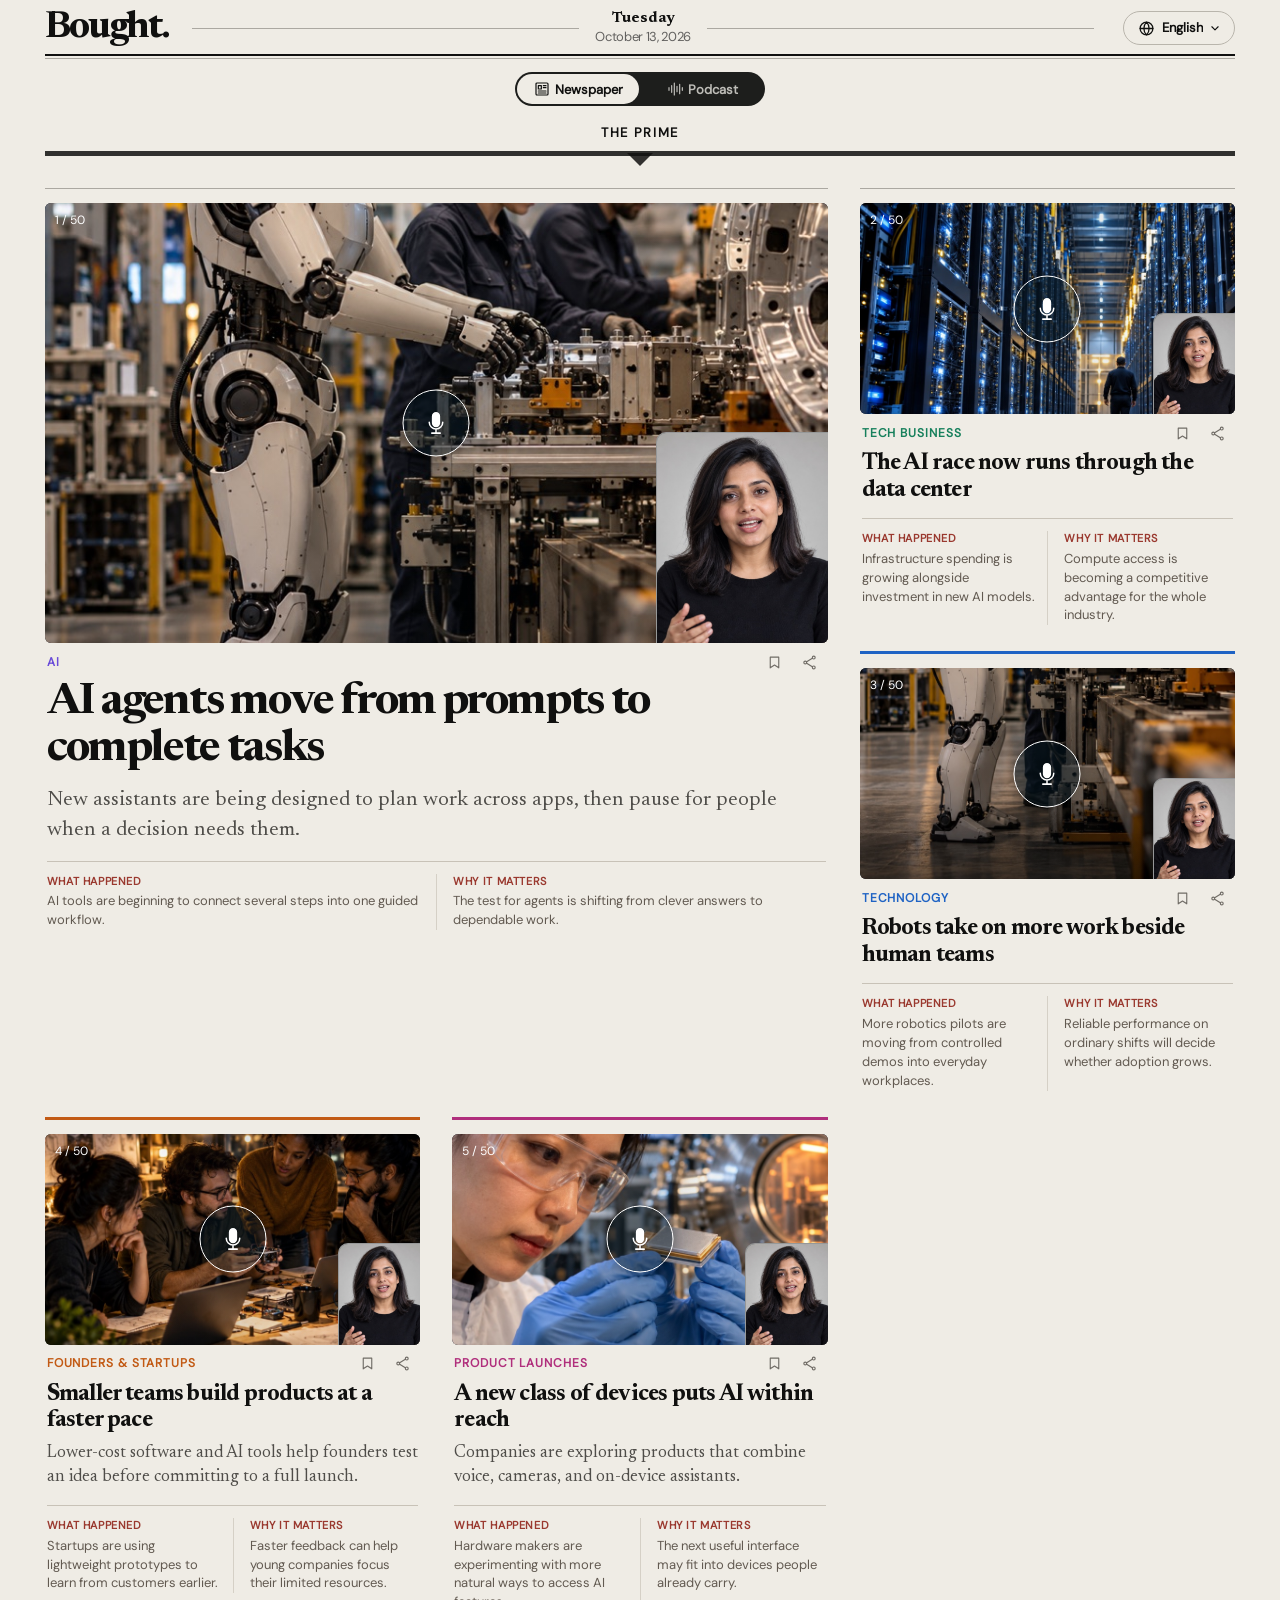
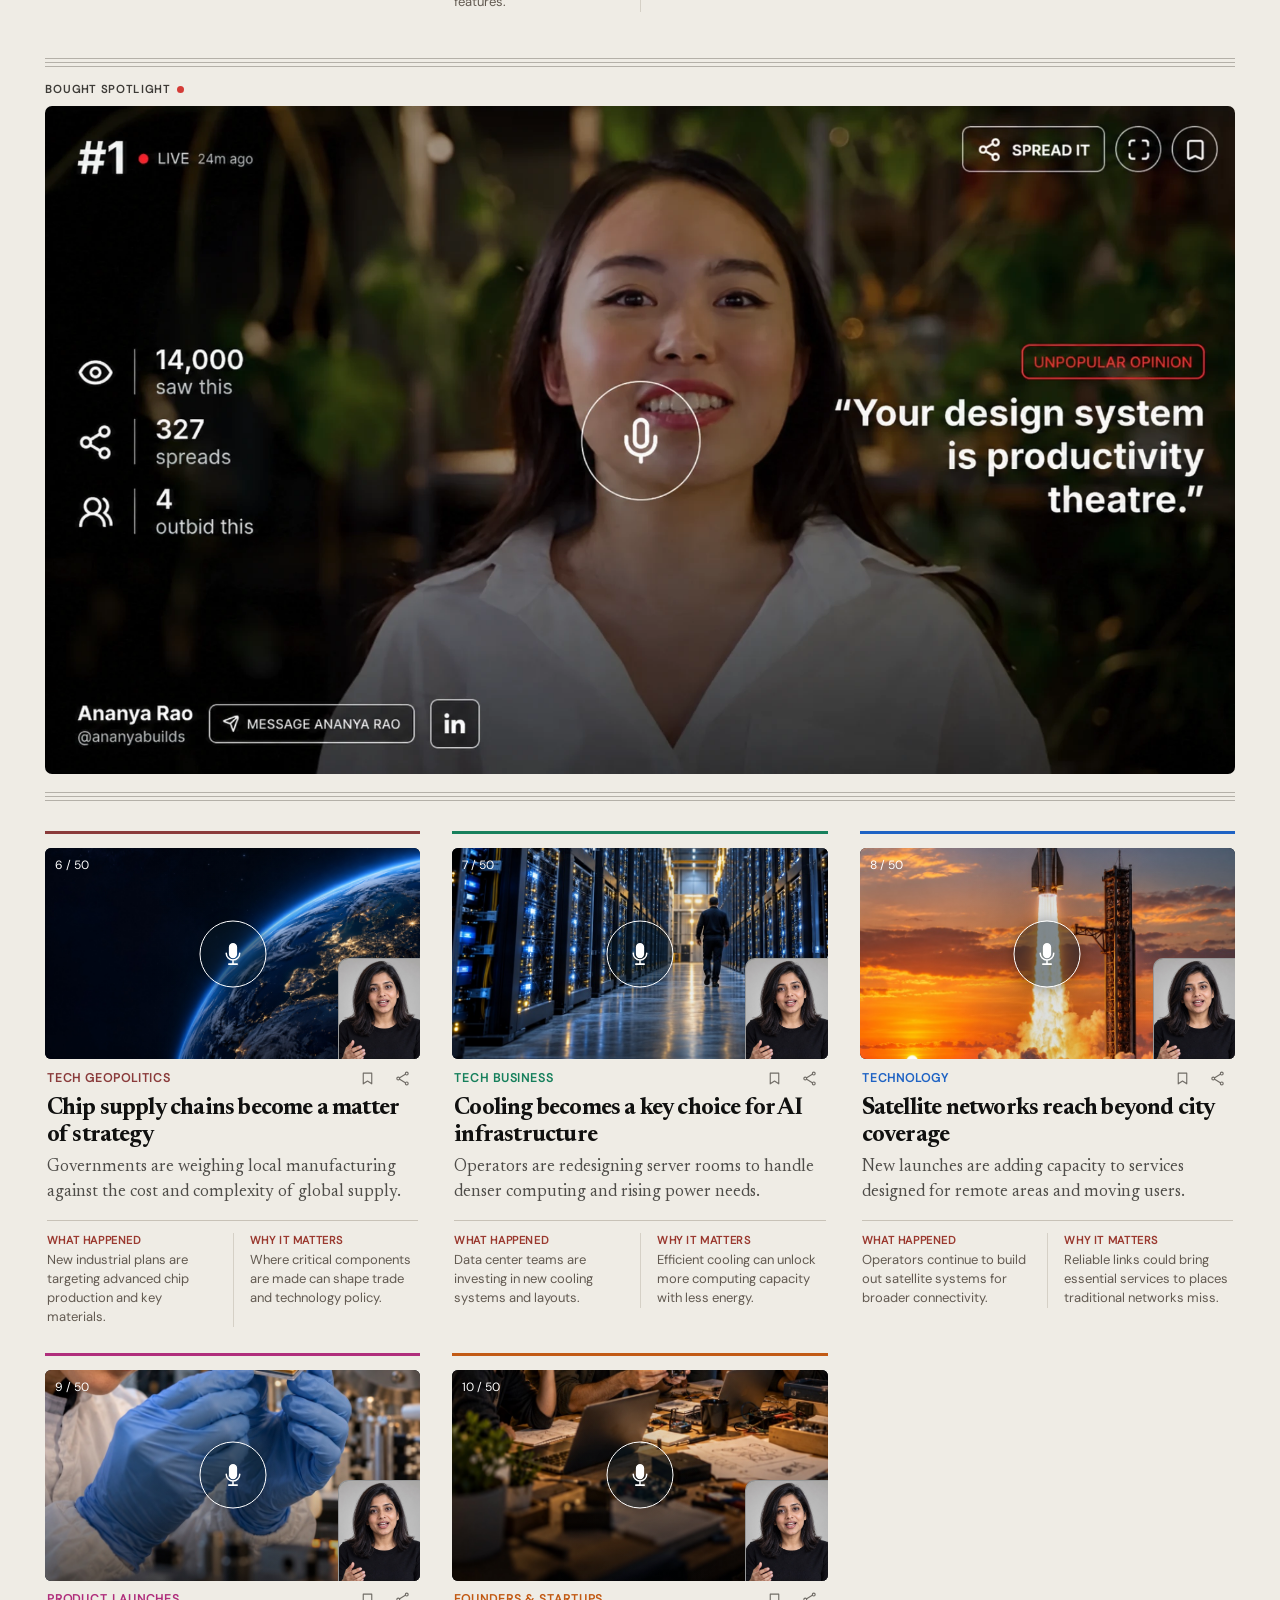
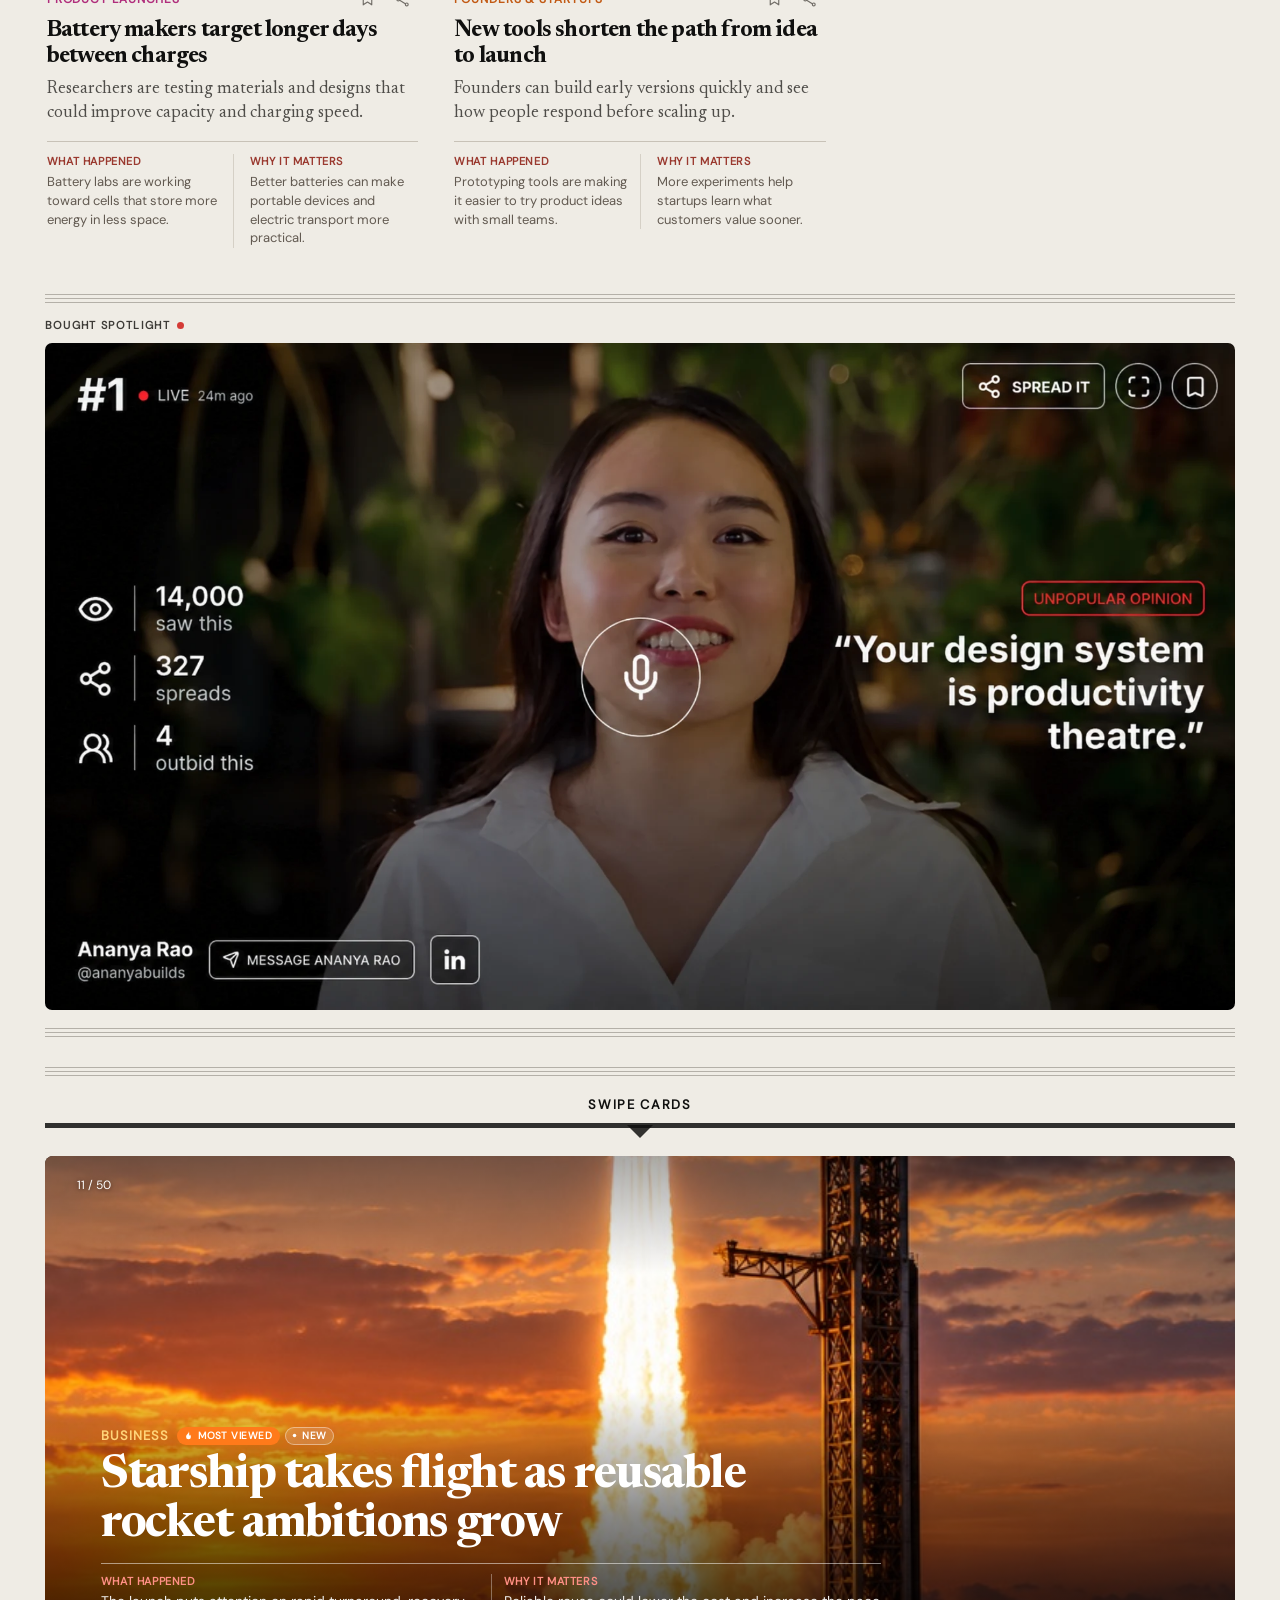
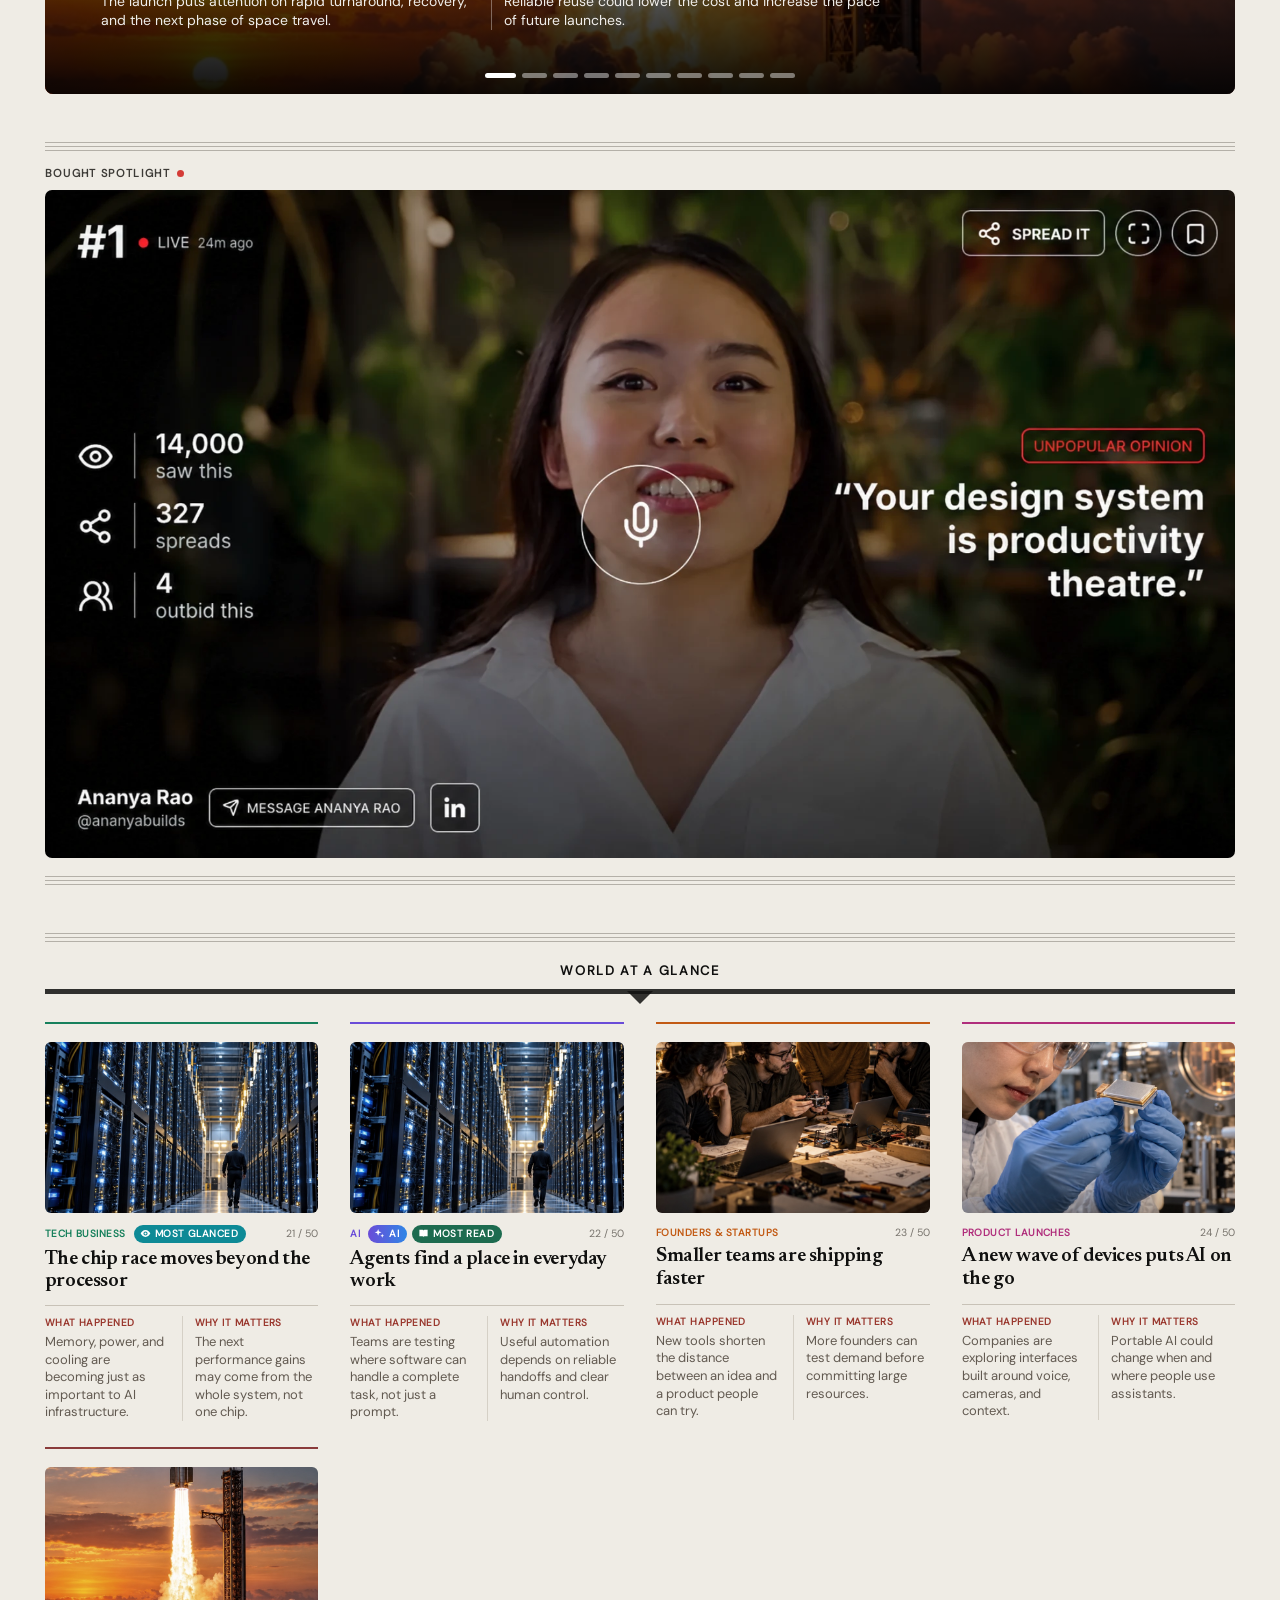
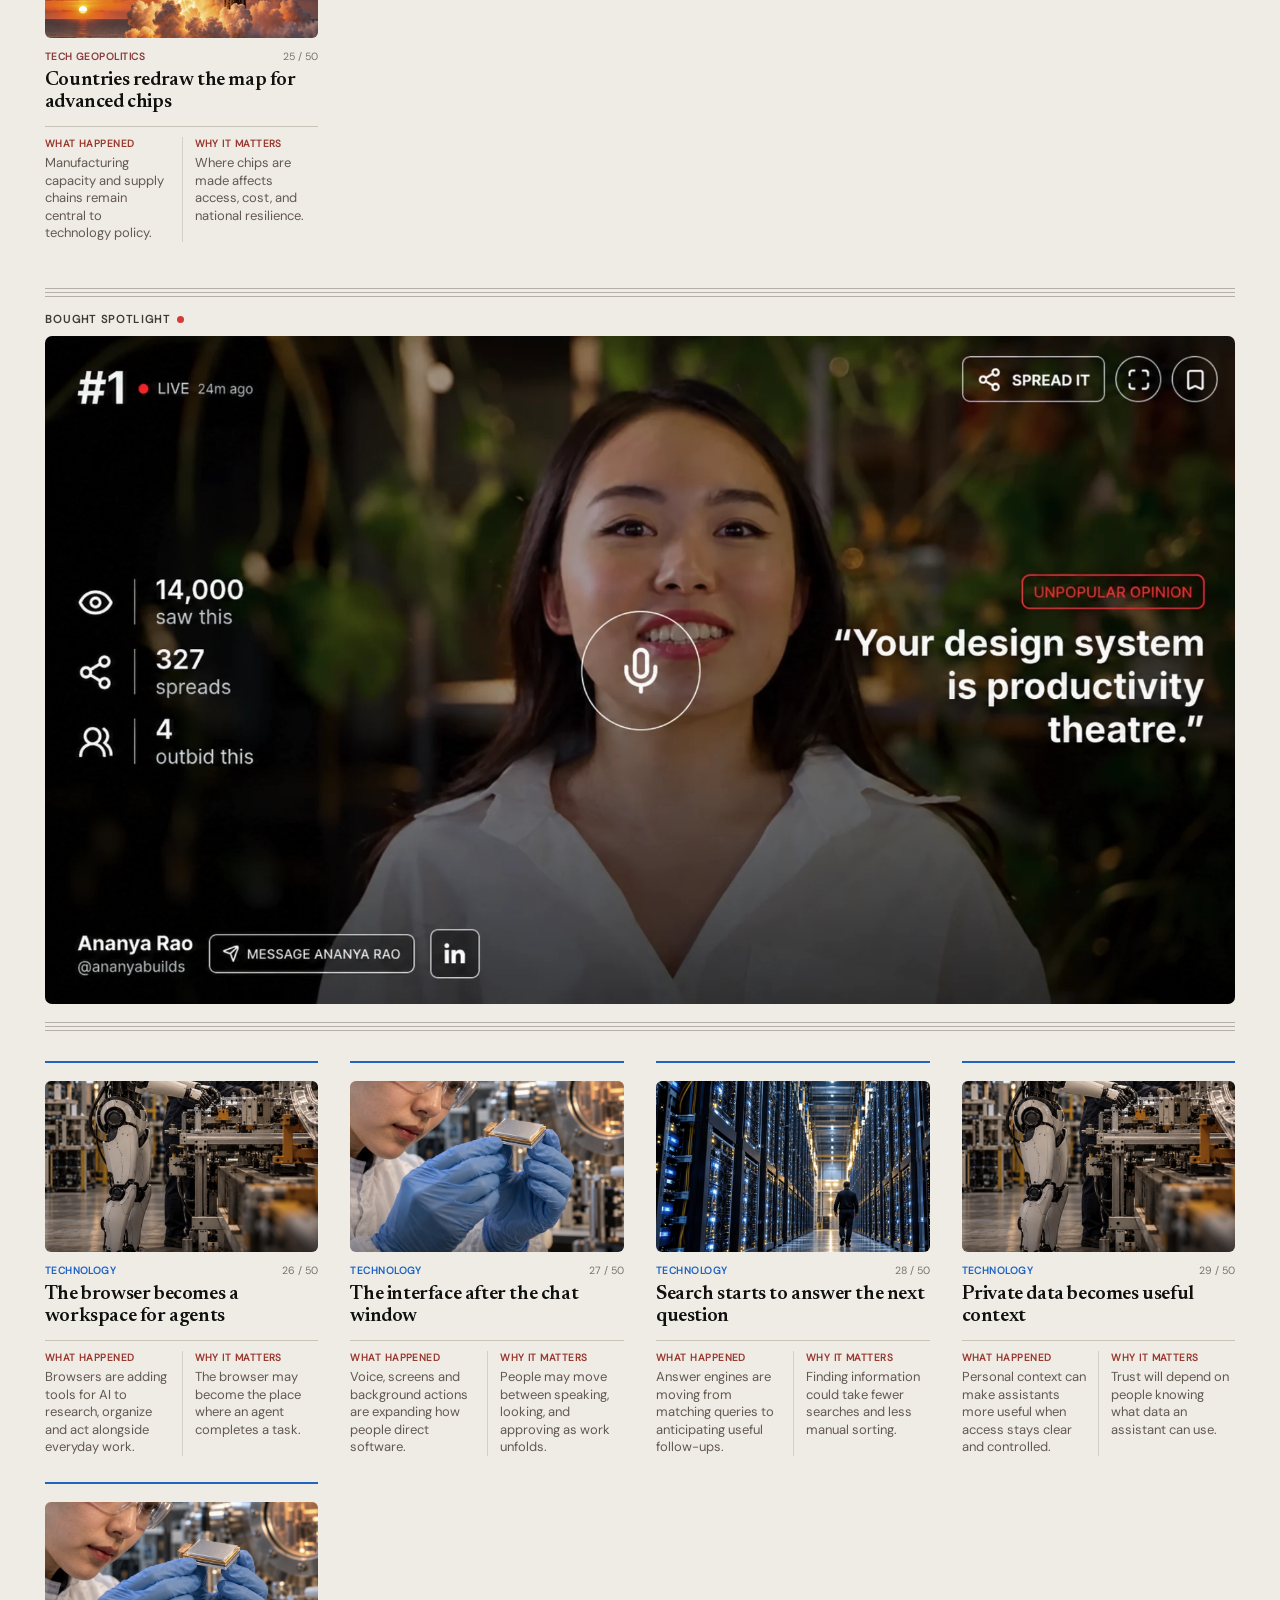
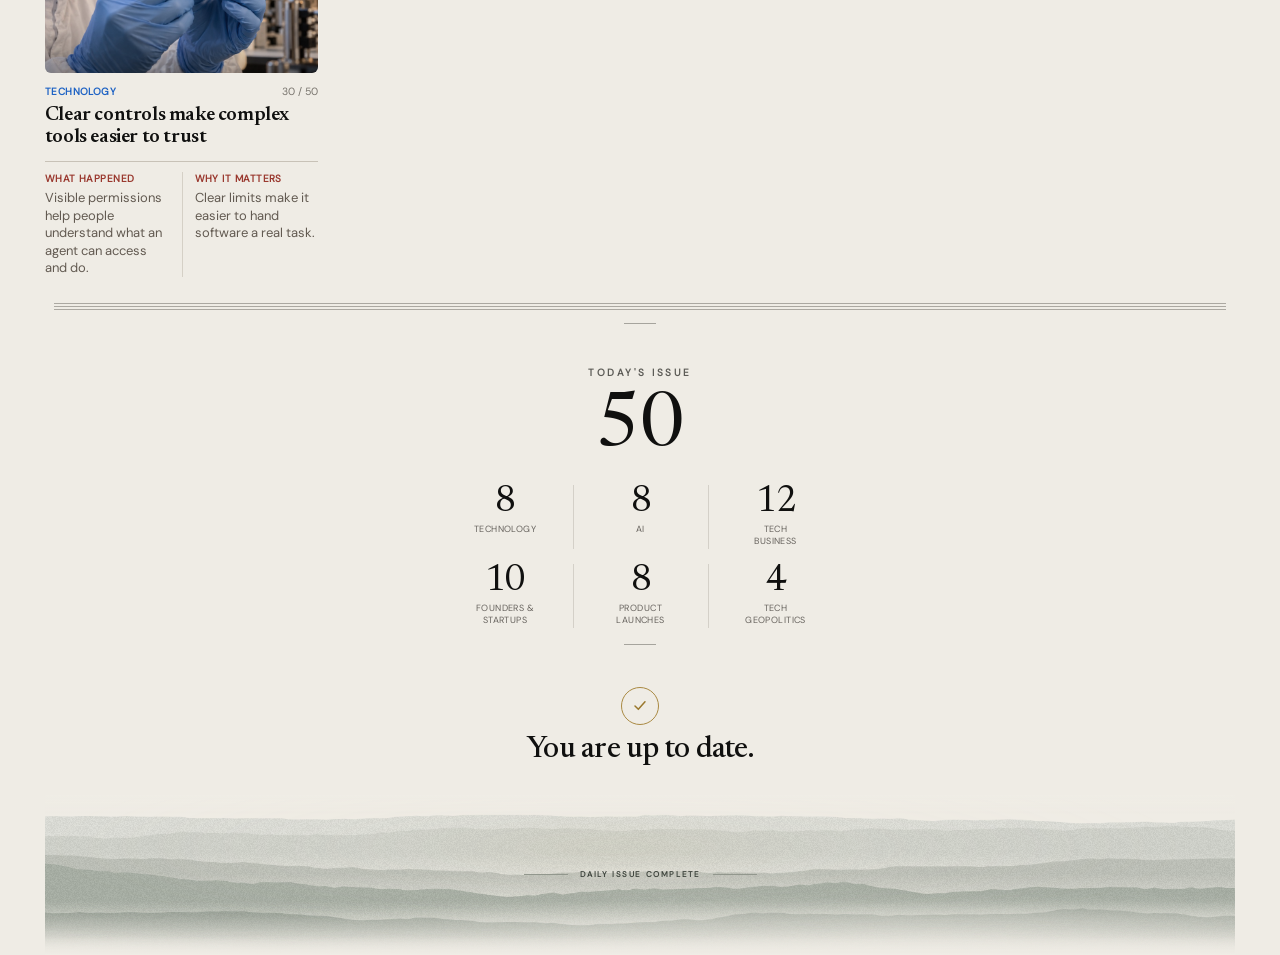
==== commit 82a3d504: "Language: translations pipeline + page (persisted, RTL, UI words); badges capped; playing video pins" ====
--- a/public/index.html
+++ b/public/index.html
@@ -5,7 +5,7 @@
   <meta name="viewport" content="width=device-width, initial-scale=1, viewport-fit=cover">
   <meta name="theme-color" content="#efece5">
   <title>Bought. — Today's issue</title>
-  <link rel="stylesheet" href="styles.css?v=10">
+  <link rel="stylesheet" href="styles.css?v=14">
 </head>
 <body>
   <main class="page">
@@ -33,7 +33,7 @@
         </button>
 
         <div class="language-menu" id="language-menu" role="dialog" aria-label="Choose newspaper language" hidden>
-          <div class="menu-heading">Read in your language</div>
+          <div class="menu-heading" data-i18n="menu.heading">Read in your language</div>
           <div class="language-options"></div>
         </div>
       </div>
@@ -49,13 +49,13 @@
           <rect x="6.5" y="7" width="4.5" height="5" />
           <path d="M14 7h4M14 10h4M6.5 15h11.5M6.5 18h11.5" />
         </svg>
-        <span>Newspaper</span>
+        <span data-i18n="nav.newspaper">Newspaper</span>
       </button>
       <a class="view-option" href="podcast.html" aria-label="Open podcast edition">
         <svg viewBox="0 0 24 24" aria-hidden="true" focusable="false">
           <path d="M3 10v4M7 7v10M11 3v18M15 8v8M19 5v14M23 10v4" />
         </svg>
-        <span>Podcast</span>
+        <span data-i18n="nav.podcast">Podcast</span>
       </a>
     </div>
 
@@ -64,7 +64,7 @@
     <section class="issue-completion" aria-label="Today's issue complete">
       <div class="completion-intro">
         <i class="completion-short-rule" aria-hidden="true"></i>
-        <p>Today's issue</p>
+        <p data-i18n="done.issue">Today's issue</p>
         <strong>50</strong>
       </div>
 
@@ -82,7 +82,7 @@
         <span class="completion-check" aria-hidden="true">
           <svg viewBox="0 0 24 24" focusable="false"><path d="m6 12 4 4 8-9" /></svg>
         </span>
-        <h2>You are up to date.</h2>
+        <h2 data-i18n="done.up">You are up to date.</h2>
       </div>
 
       <div class="completion-mountains">
@@ -97,7 +97,7 @@
         <div class="fog-ribbon fog-mid" aria-hidden="true"></div>
         <div class="fog-ribbon fog-near" aria-hidden="true"></div>
         <div class="mountain-fade" aria-hidden="true"></div>
-        <div class="completion-seal" aria-label="Daily issue complete"><i aria-hidden="true"></i><span>Daily issue complete</span><i aria-hidden="true"></i></div>
+        <div class="completion-seal" aria-label="Daily issue complete"><i aria-hidden="true"></i><span data-i18n="done.seal">Daily issue complete</span><i aria-hidden="true"></i></div>
       </div>
     </section>
   </main>
@@ -108,7 +108,7 @@
 
   <div class="action-feedback" id="action-feedback" role="status" aria-live="polite" hidden></div>
 
-  <script src="language.js"></script>
+  <script src="language.js?v=3"></script>
   <script>
     // Use the pipeline feed when it exists (prime stories with presenter video); otherwise the built-in samples.
     (async () => {
@@ -119,7 +119,7 @@
       for (const src of ['stories.js', 'completion.js']) {
         await new Promise((resolve) => {
           const el = document.createElement('script');
-          el.src = src + '?v=7'; el.onload = el.onerror = resolve;
+          el.src = src + '?v=10'; el.onload = el.onerror = resolve;
           document.body.append(el);
         });
       }
--- a/public/styles.css
+++ b/public/styles.css
@@ -507,18 +507,18 @@
 @media (min-width: 900px) {
   .page { max-width: 2200px; padding: 0 clamp(32px, 3.5vw, 80px); }   /* fills the window; only ultra-wide screens get margins */
 
-  .masthead { min-height: 92px; padding: 20px 0 12px; }
-  .wordmark { font-size: 56px; }
-  .issue-date { margin: 0 28px; }
+  .masthead { min-height: 54px; padding: 8px 0 6px; }
+  .wordmark { font-size: 38px; }
+  .issue-date { margin: 0 24px; }
   .issue-date::before, .issue-date::after { max-width: none; }
   .date-copy { margin: 0 16px; }
-  .weekday { font-size: 17px; }
-  .date-copy time { font-size: .875rem; }
-  .language-trigger { height: 40px; padding: 0 16px; gap: 8px; font-size: .875rem; }
+  .weekday { font-size: 15px; }
+  .date-copy time { font-size: .8125rem; }
+  .language-trigger { height: 34px; padding: 0 14px; gap: 7px; font-size: .8125rem; }
   .language-name { max-width: 140px; }
-  .newspaper-rules { height: 6px; margin: 0; border-top-width: 2px; }
-  .view-switch { width: 270px; margin: 18px auto 26px; }
-  .view-option { min-height: 36px; font-size: .8125rem; }
+  .newspaper-rules { height: 5px; margin: 0; border-top-width: 2px; }
+  .view-switch { width: 250px; margin: 10px auto 14px; }
+  .view-option { min-height: 30px; font-size: .8125rem; }
 
   /* The Prime: one big lead with two stories beside it, then rows of three */
   .prime-section { display: grid; grid-template-columns: repeat(12, minmax(0, 1fr)); column-gap: 32px; padding-top: 0; }
@@ -658,3 +658,15 @@
     text-decoration: underline; text-decoration-thickness: 2px; text-underline-offset: 4px;
   }
 }
+
+/* The wordmark keeps its letter order in right-to-left languages (otherwise its full stop jumps to the front) */
+.wordmark { direction: ltr; unicode-bidi: isolate; }
+
+/* A playing video that has scrolled away rides along under the top bar (small, top right, on desktop) */
+.pin-close { display: none; position: absolute; z-index: 5; top: 8px; right: 8px; width: 30px; height: 30px; padding: 0; border: 0; border-radius: 50%; background: #000b; color: #fff; cursor: pointer; place-items: center; }
+.pin-close svg { width: 15px; height: 15px; fill: none; stroke: currentColor; stroke-width: 2; stroke-linecap: round; }
+.video-poster.has-video.is-pinned .pin-close { display: grid; }
+.video-poster.has-video.is-pinned { position: fixed; z-index: 24; top: calc(var(--masthead-height) + 8px); right: auto; box-shadow: 0 10px 30px #0007; border-radius: 8px; }
+@media (min-width: 900px) {
+  .video-poster.has-video.is-pinned { left: auto; right: clamp(16px, 2.5vw, 48px); width: min(480px, 34vw); }
+}
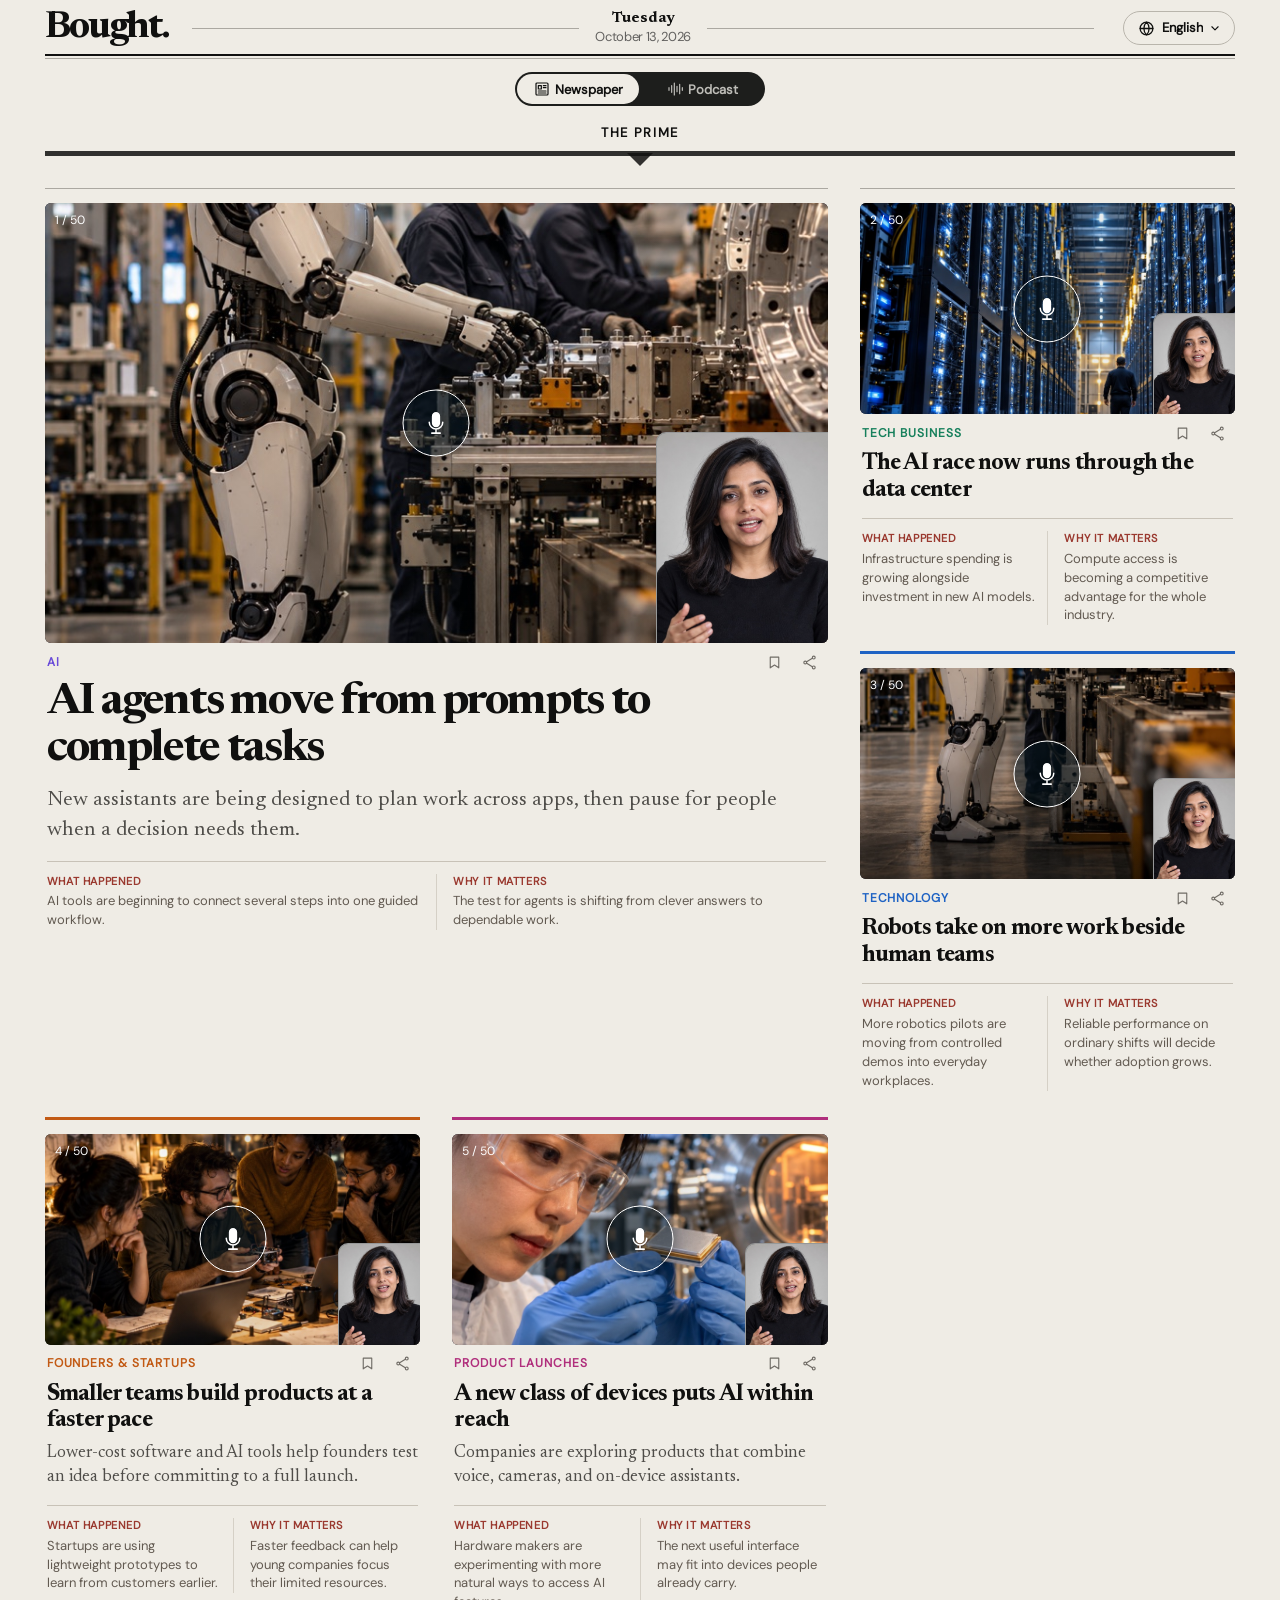
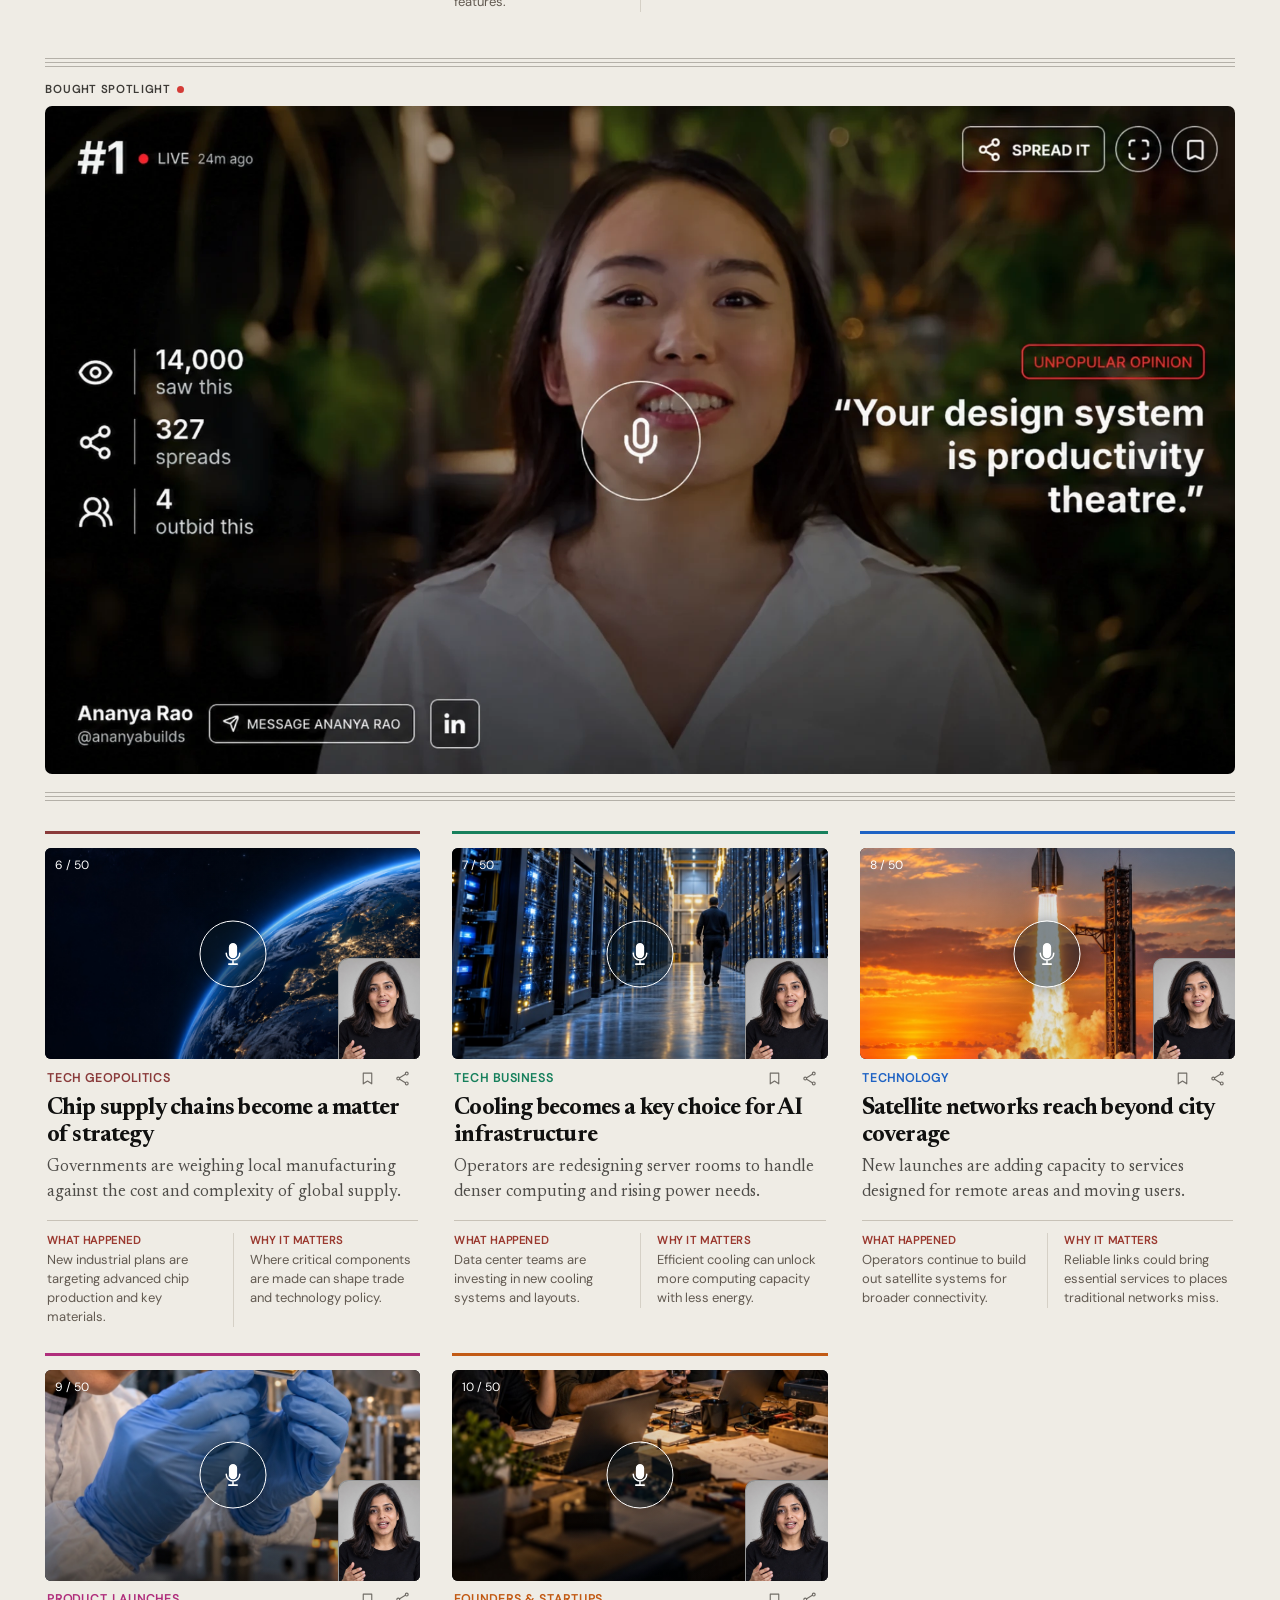
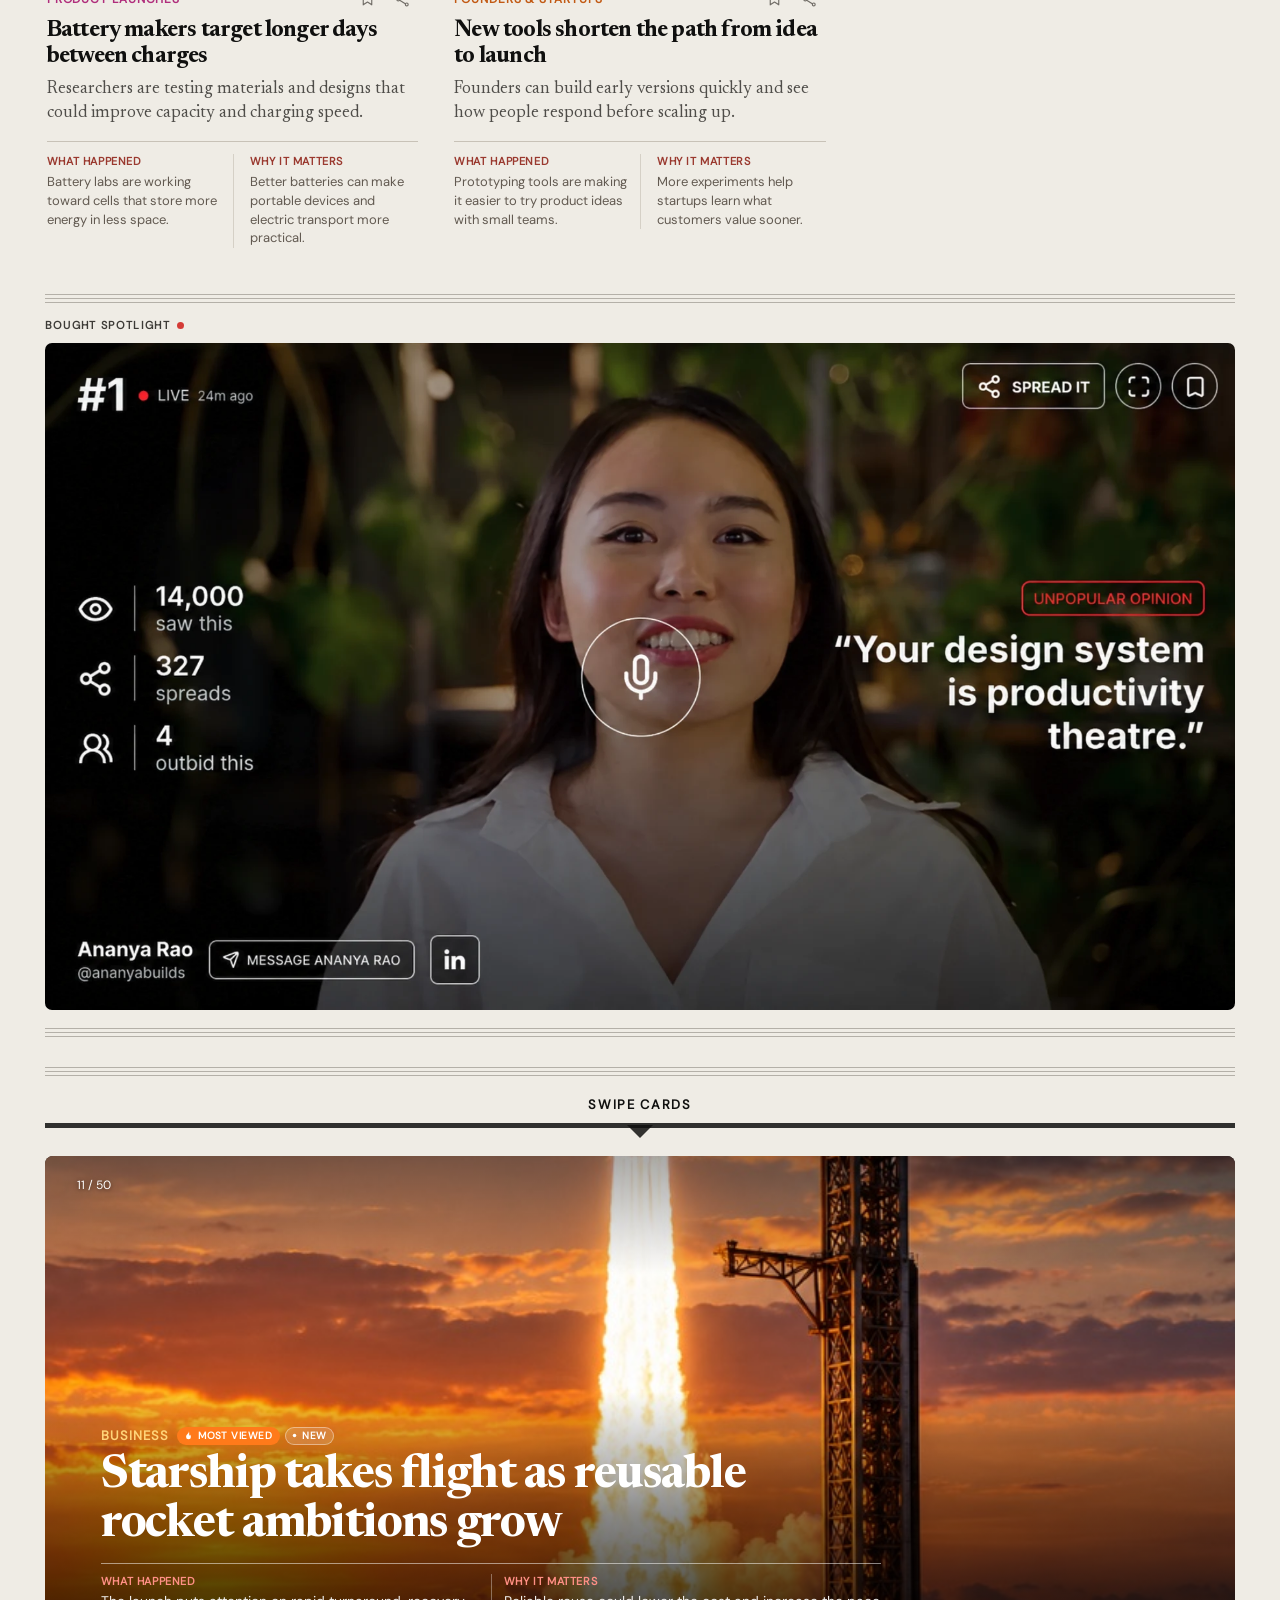
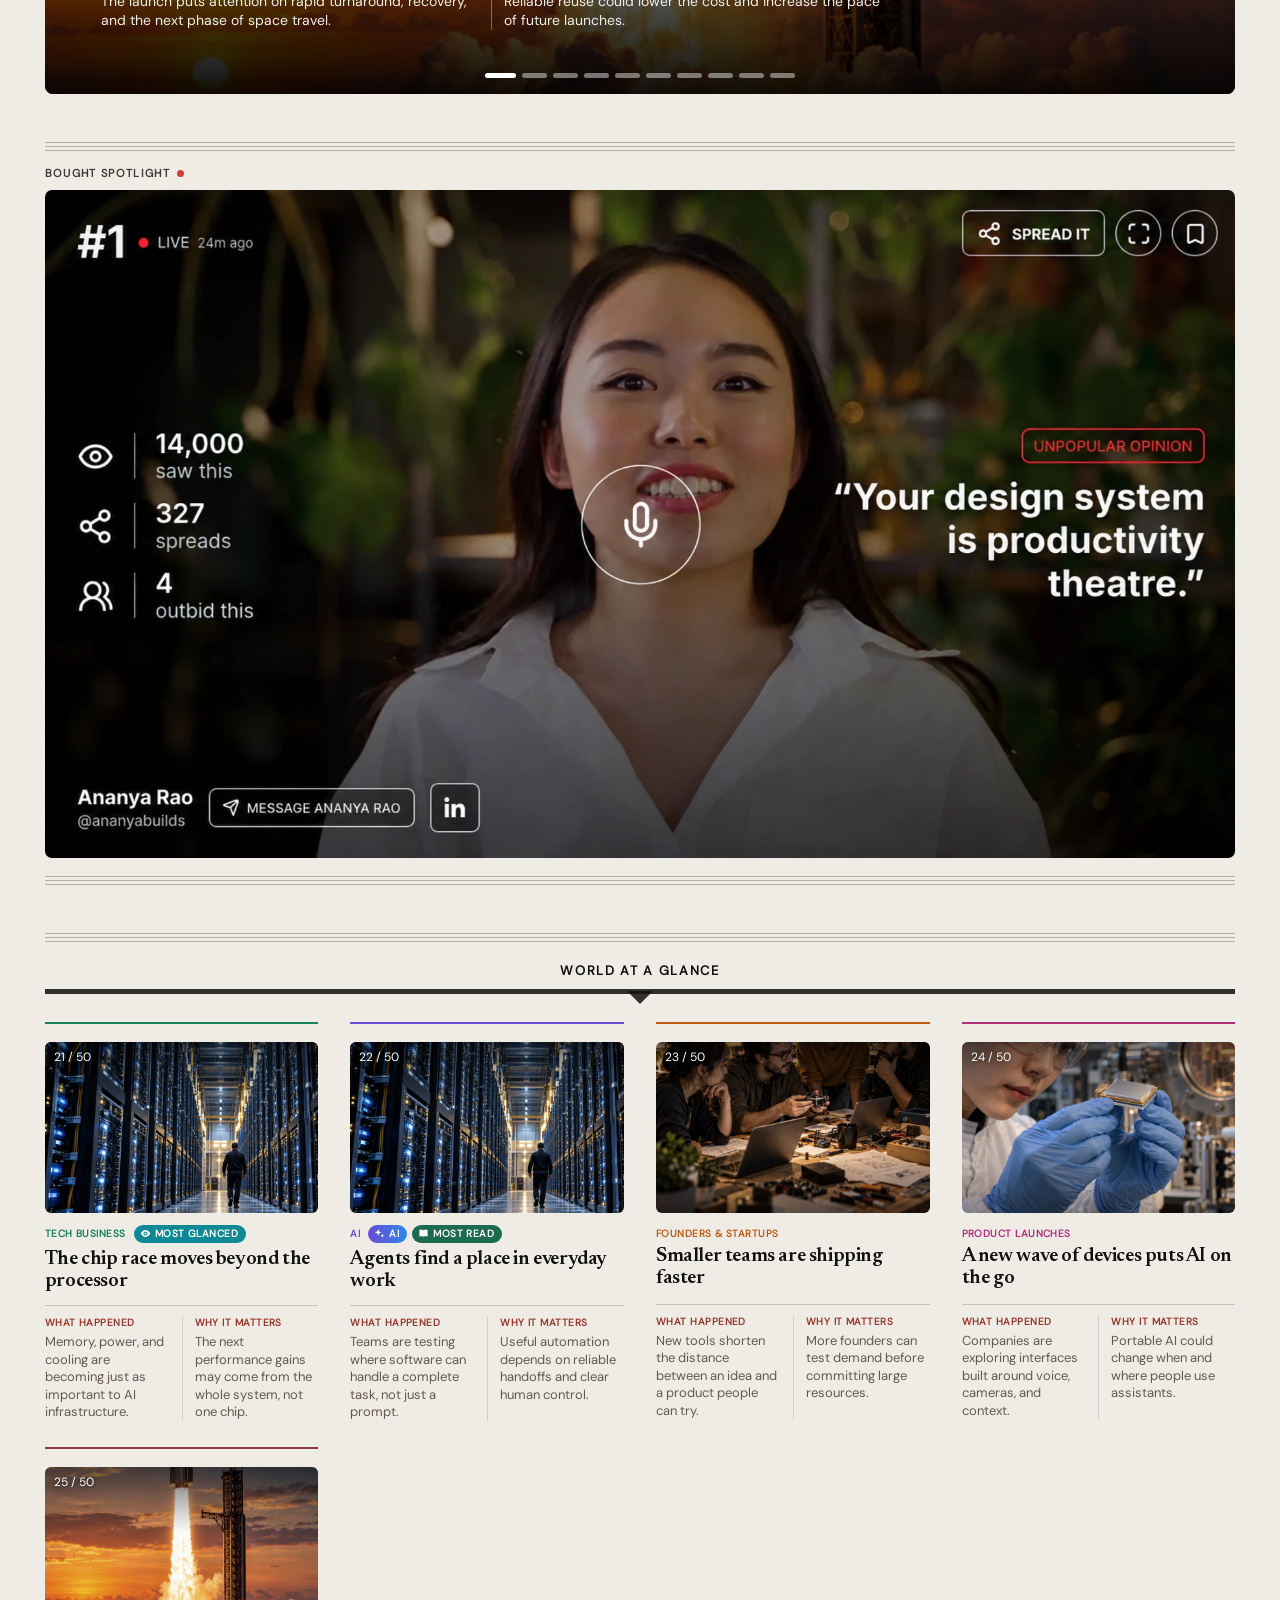
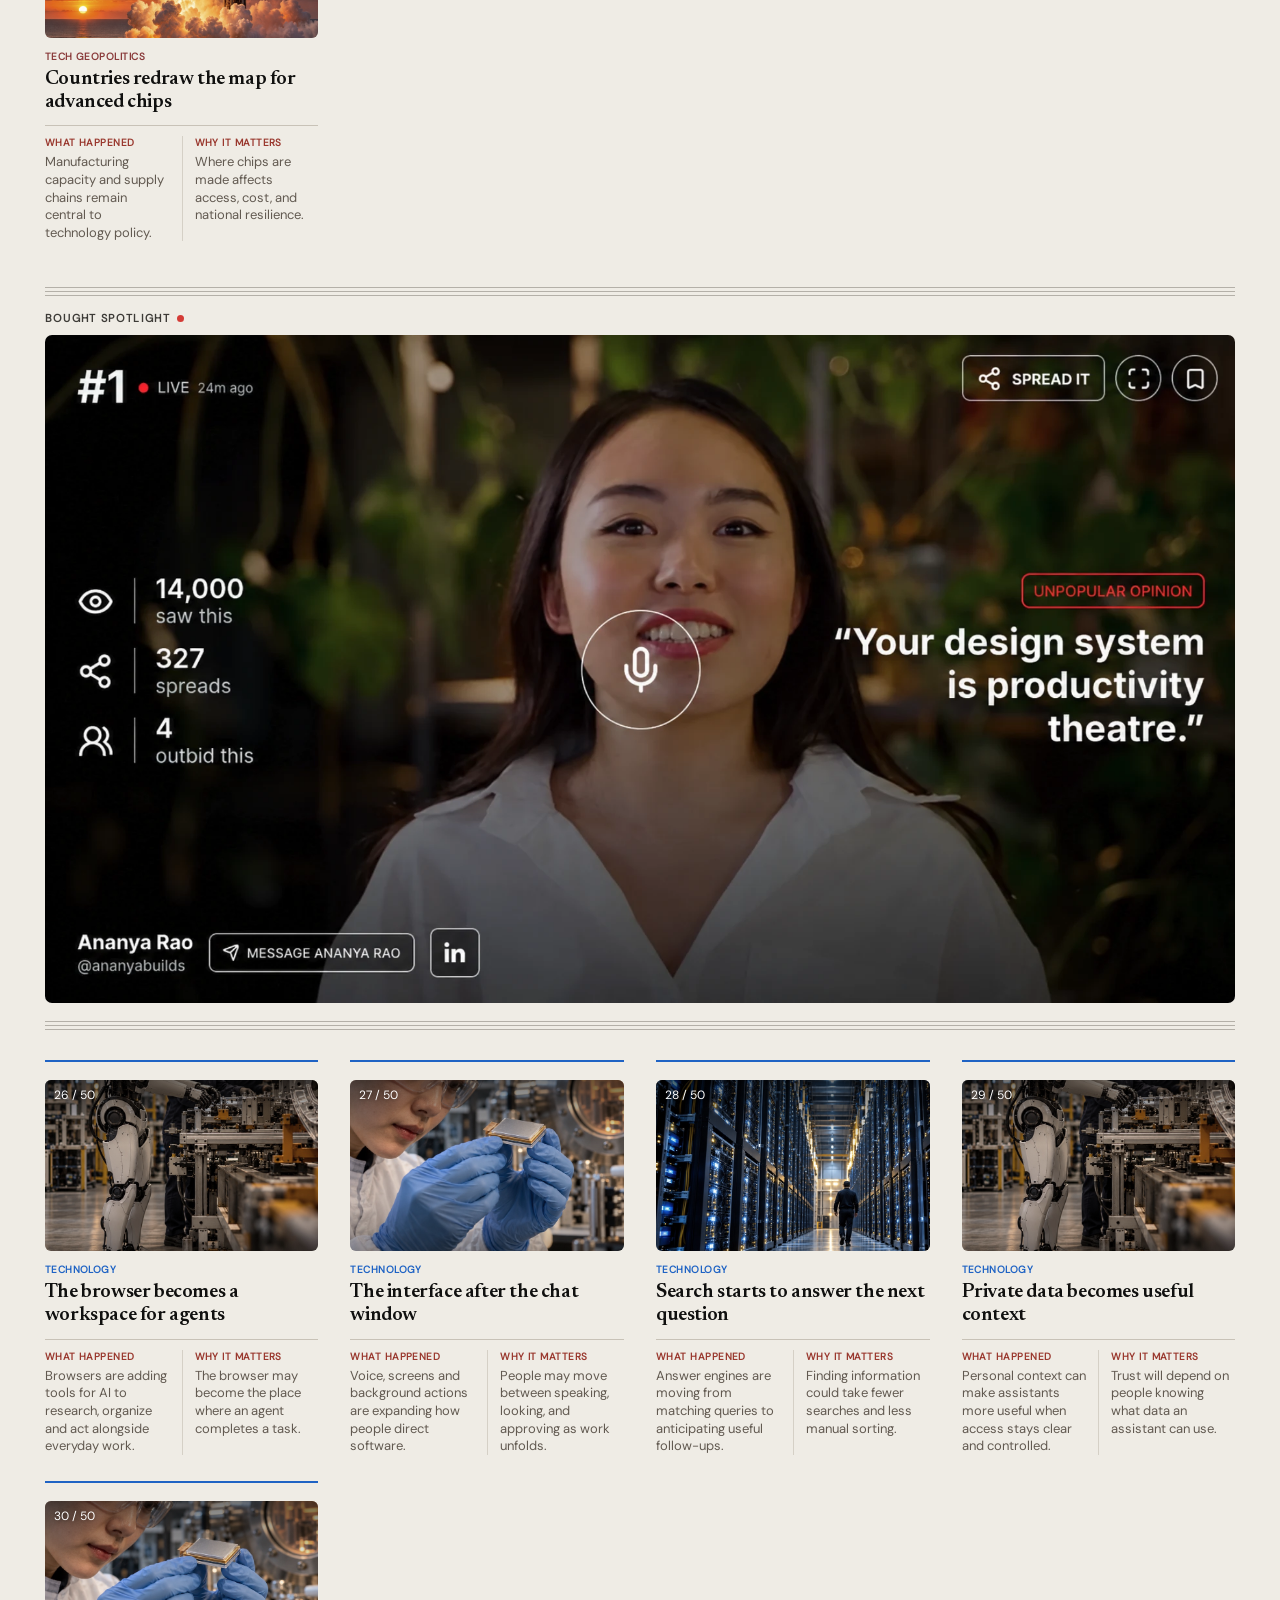
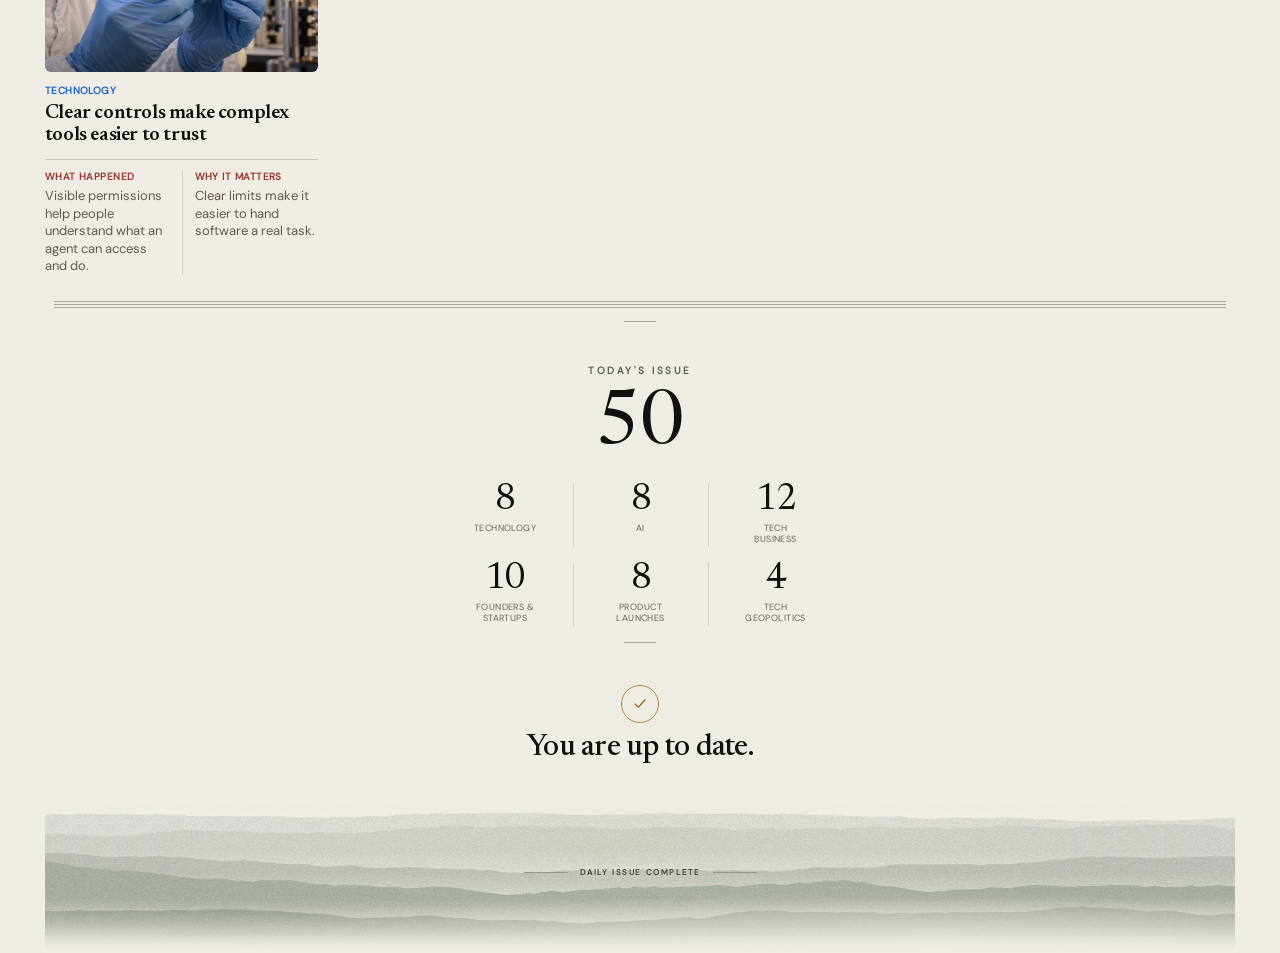
==== commit 1bfa7bee: "Glance section: story count on the picture, like the video and swipe cards Co-Authored-By: Claude So" ====
--- a/public/index.html
+++ b/public/index.html
@@ -5,7 +5,7 @@
   <meta name="viewport" content="width=device-width, initial-scale=1, viewport-fit=cover">
   <meta name="theme-color" content="#efece5">
   <title>Bought. — Today's issue</title>
-  <link rel="stylesheet" href="styles.css?v=14">
+  <link rel="stylesheet" href="styles.css?v=15">
 </head>
 <body>
   <main class="page">
@@ -119,7 +119,7 @@
       for (const src of ['stories.js', 'completion.js']) {
         await new Promise((resolve) => {
           const el = document.createElement('script');
-          el.src = src + '?v=10'; el.onload = el.onerror = resolve;
+          el.src = src + '?v=11'; el.onload = el.onerror = resolve;
           document.body.append(el);
         });
       }
--- a/public/styles.css
+++ b/public/styles.css
@@ -670,3 +670,8 @@
 @media (min-width: 900px) {
   .video-poster.has-video.is-pinned { left: auto; right: clamp(16px, 2.5vw, 48px); width: min(480px, 34vw); }
 }
+
+/* The story count sits on the glance picture, like the video and swipe cards */
+.glance-visual { position: relative; }
+.glance-visual::after { content: ''; position: absolute; inset: 0; background: linear-gradient(180deg, #0000008c 0%, transparent 38%); pointer-events: none; }
+.glance-image-number { position: absolute; z-index: 1; top: 8px; left: 9px; color: #fff; font: 500 .75rem/1.2 'DM Sans', Arial, sans-serif; font-variant-numeric: tabular-nums; text-shadow: 0 1px 4px #0009; }
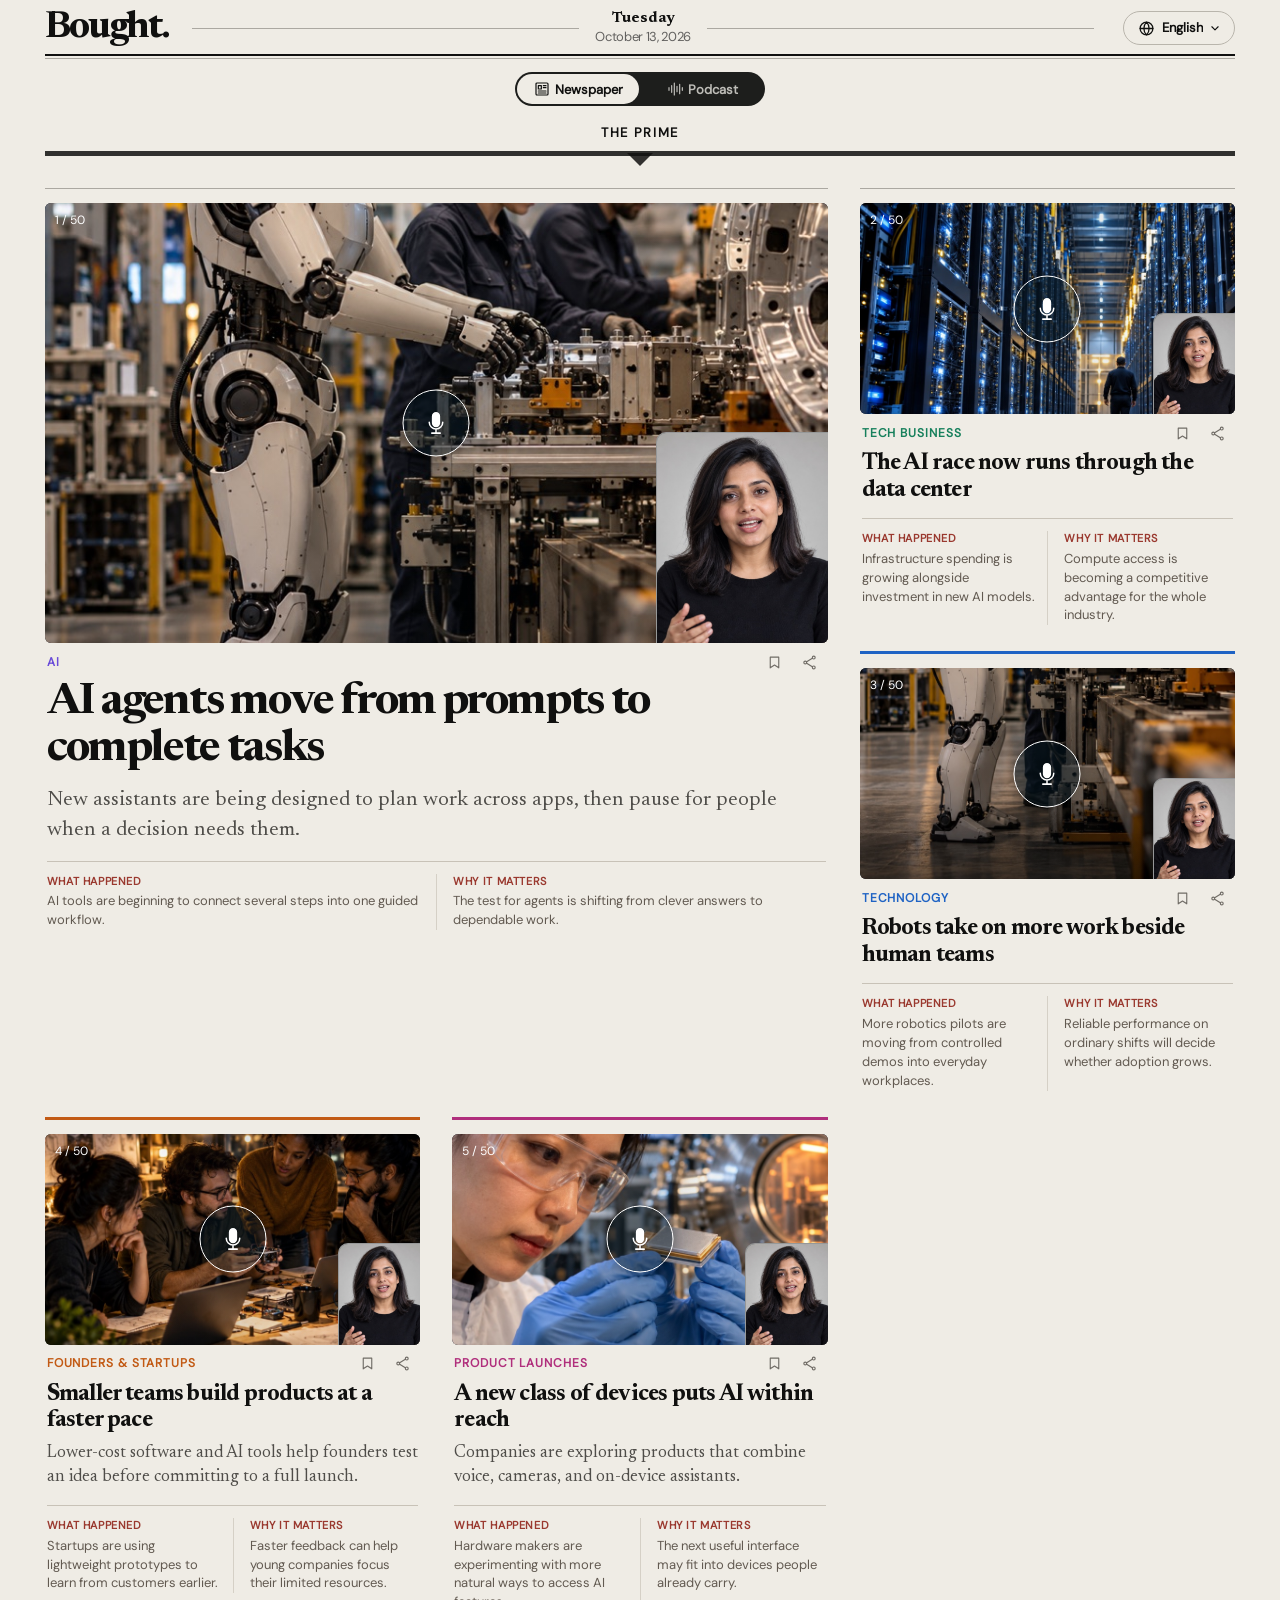
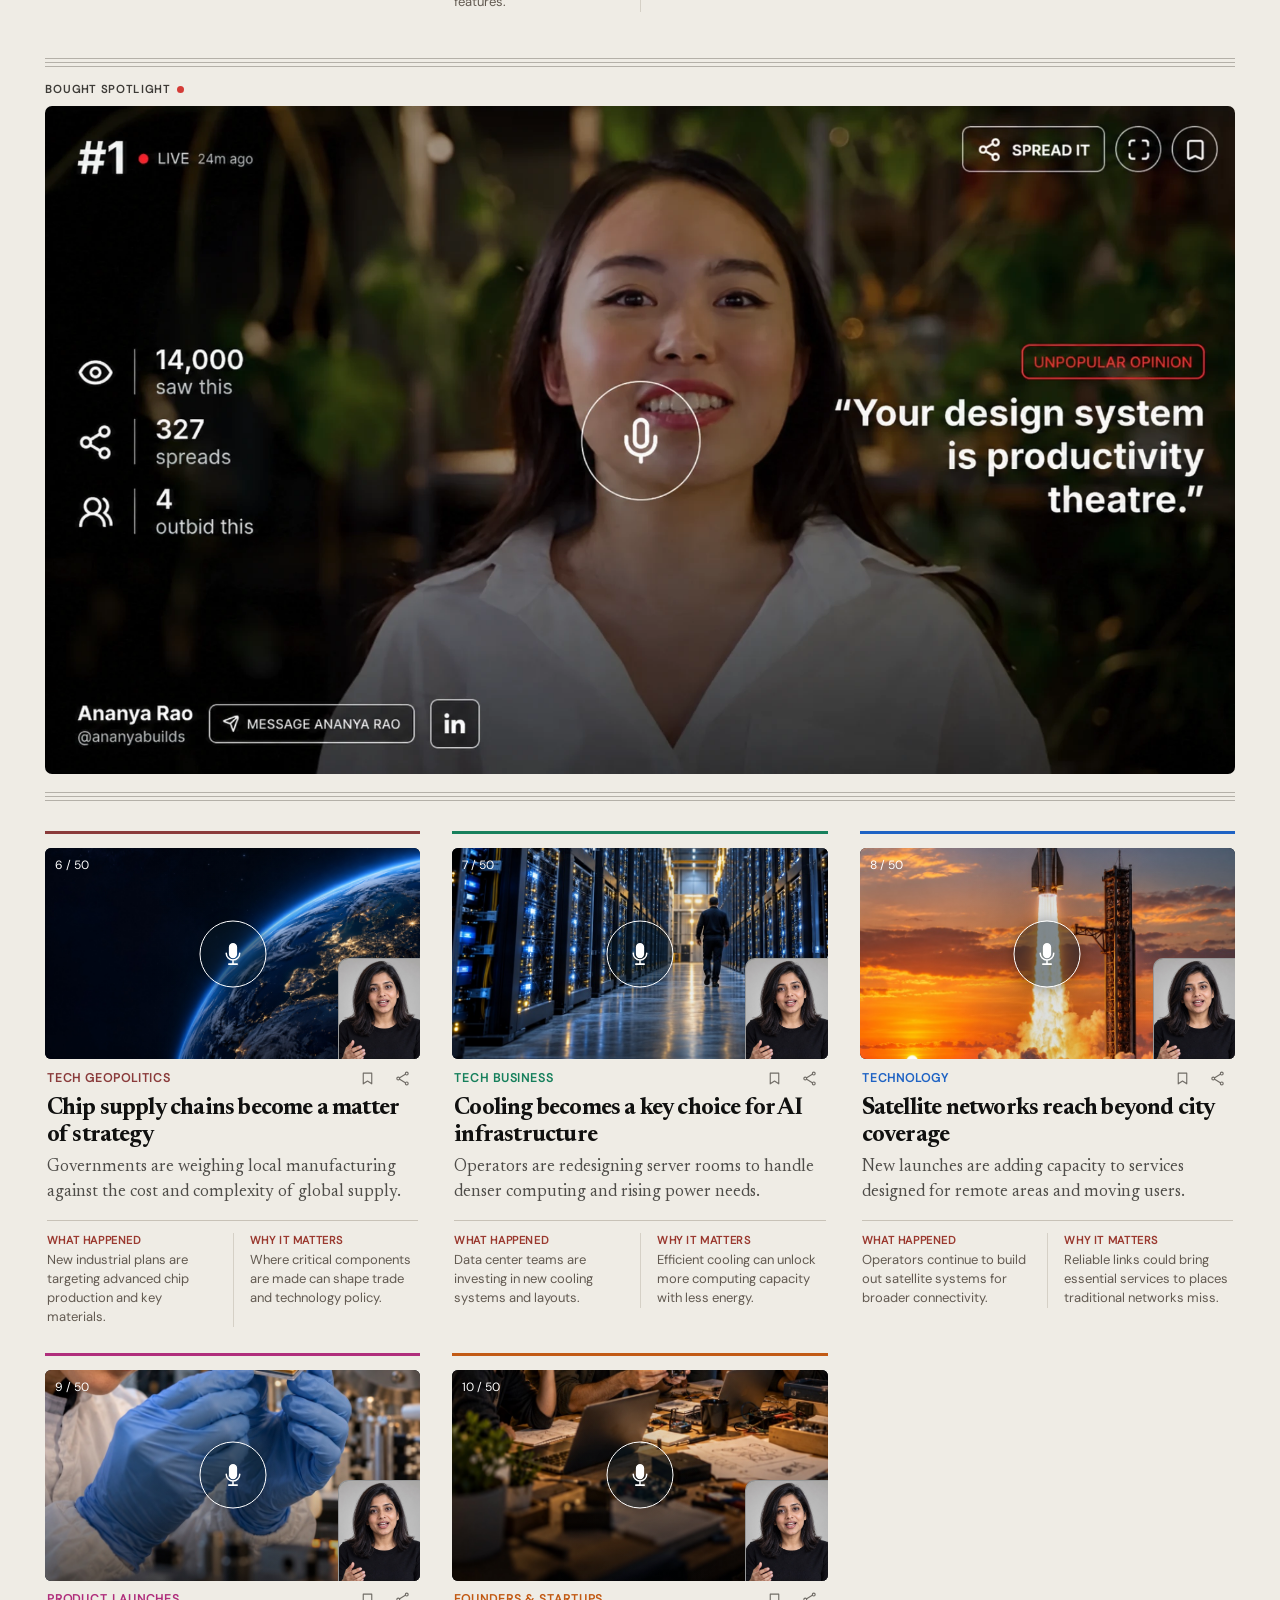
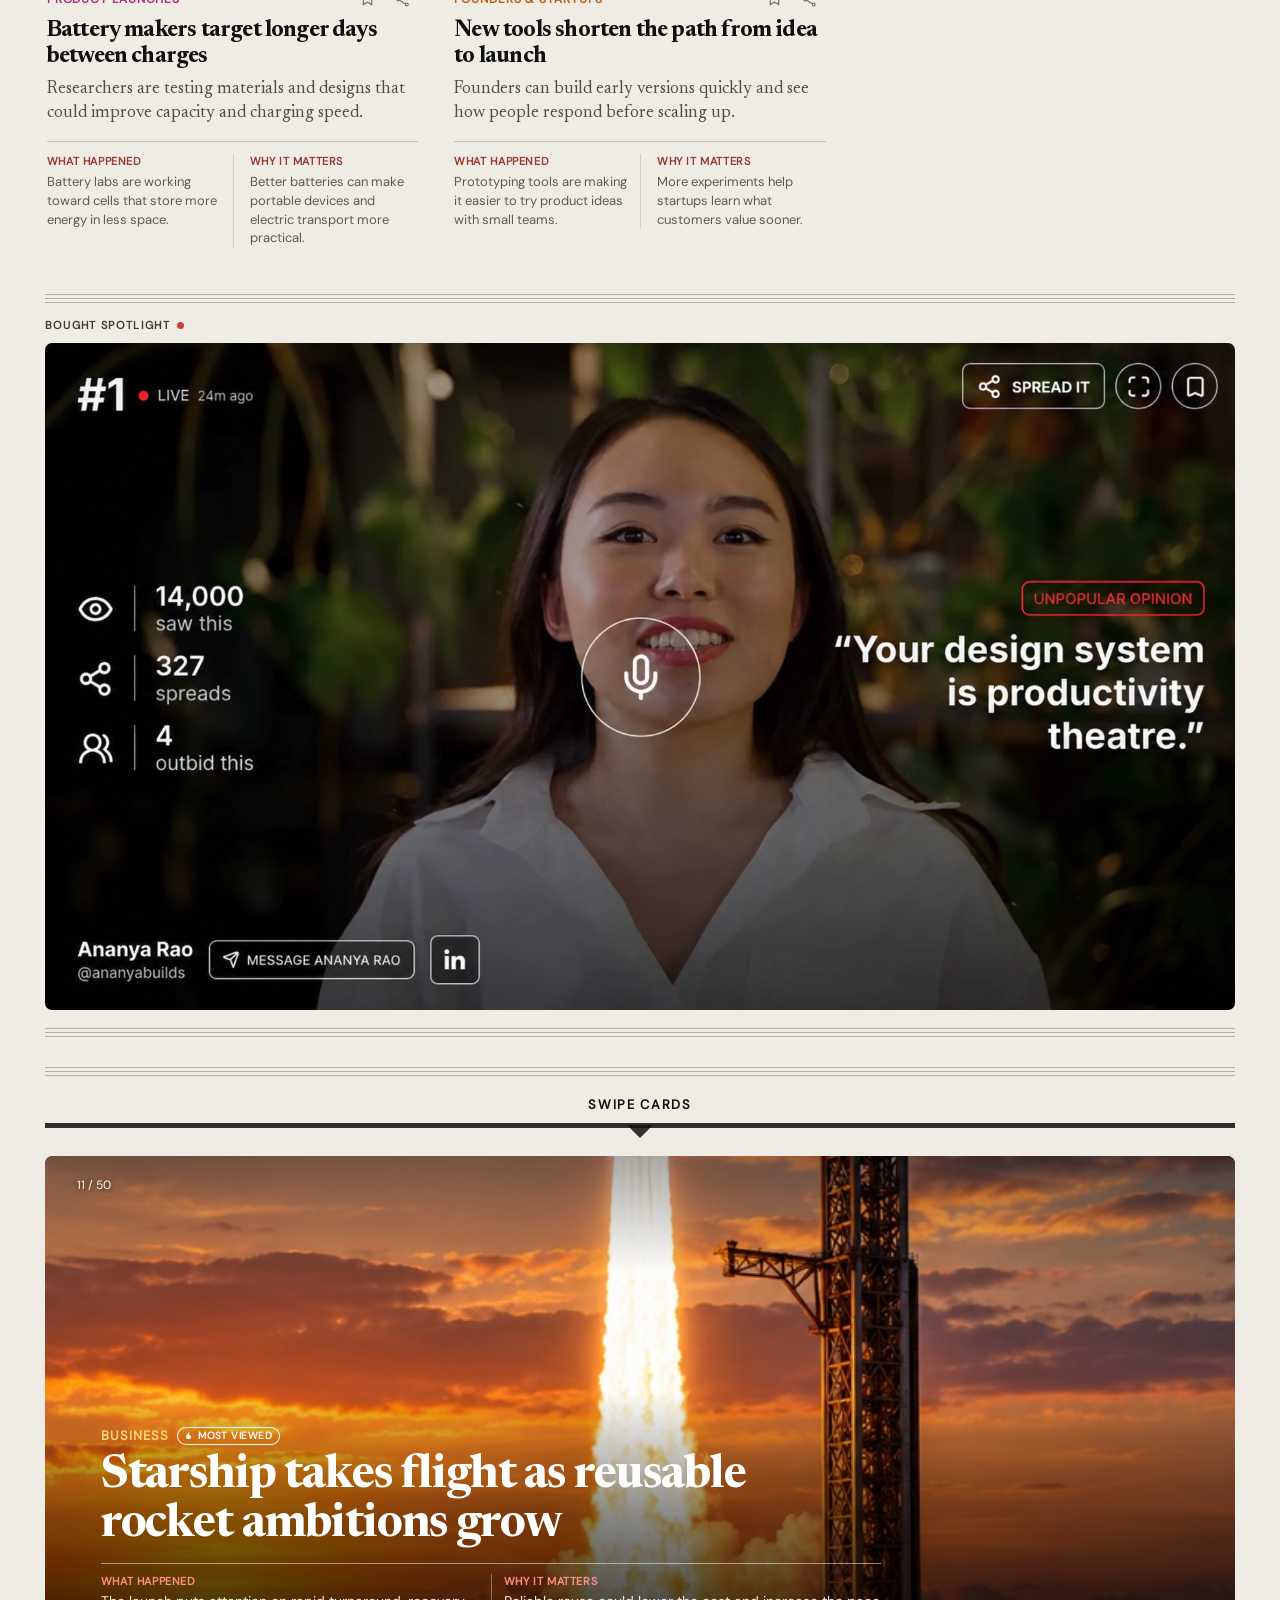
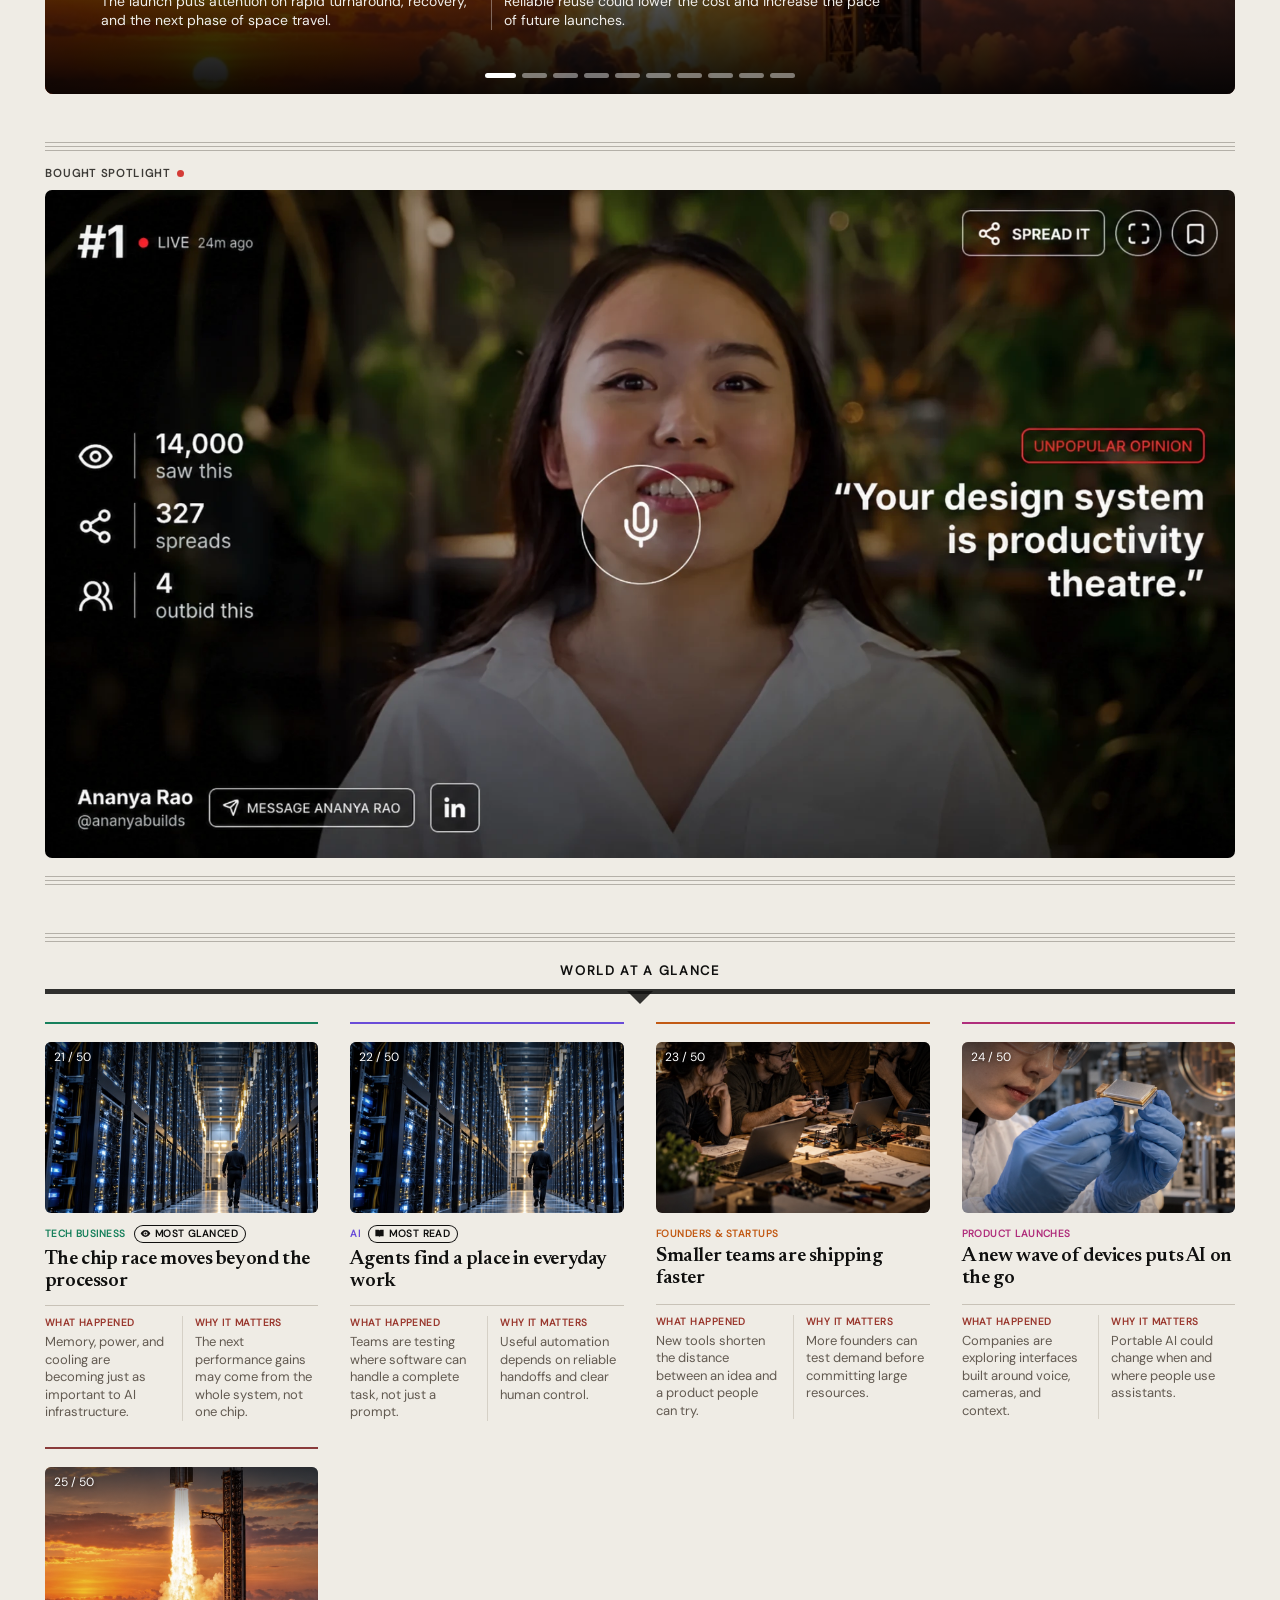
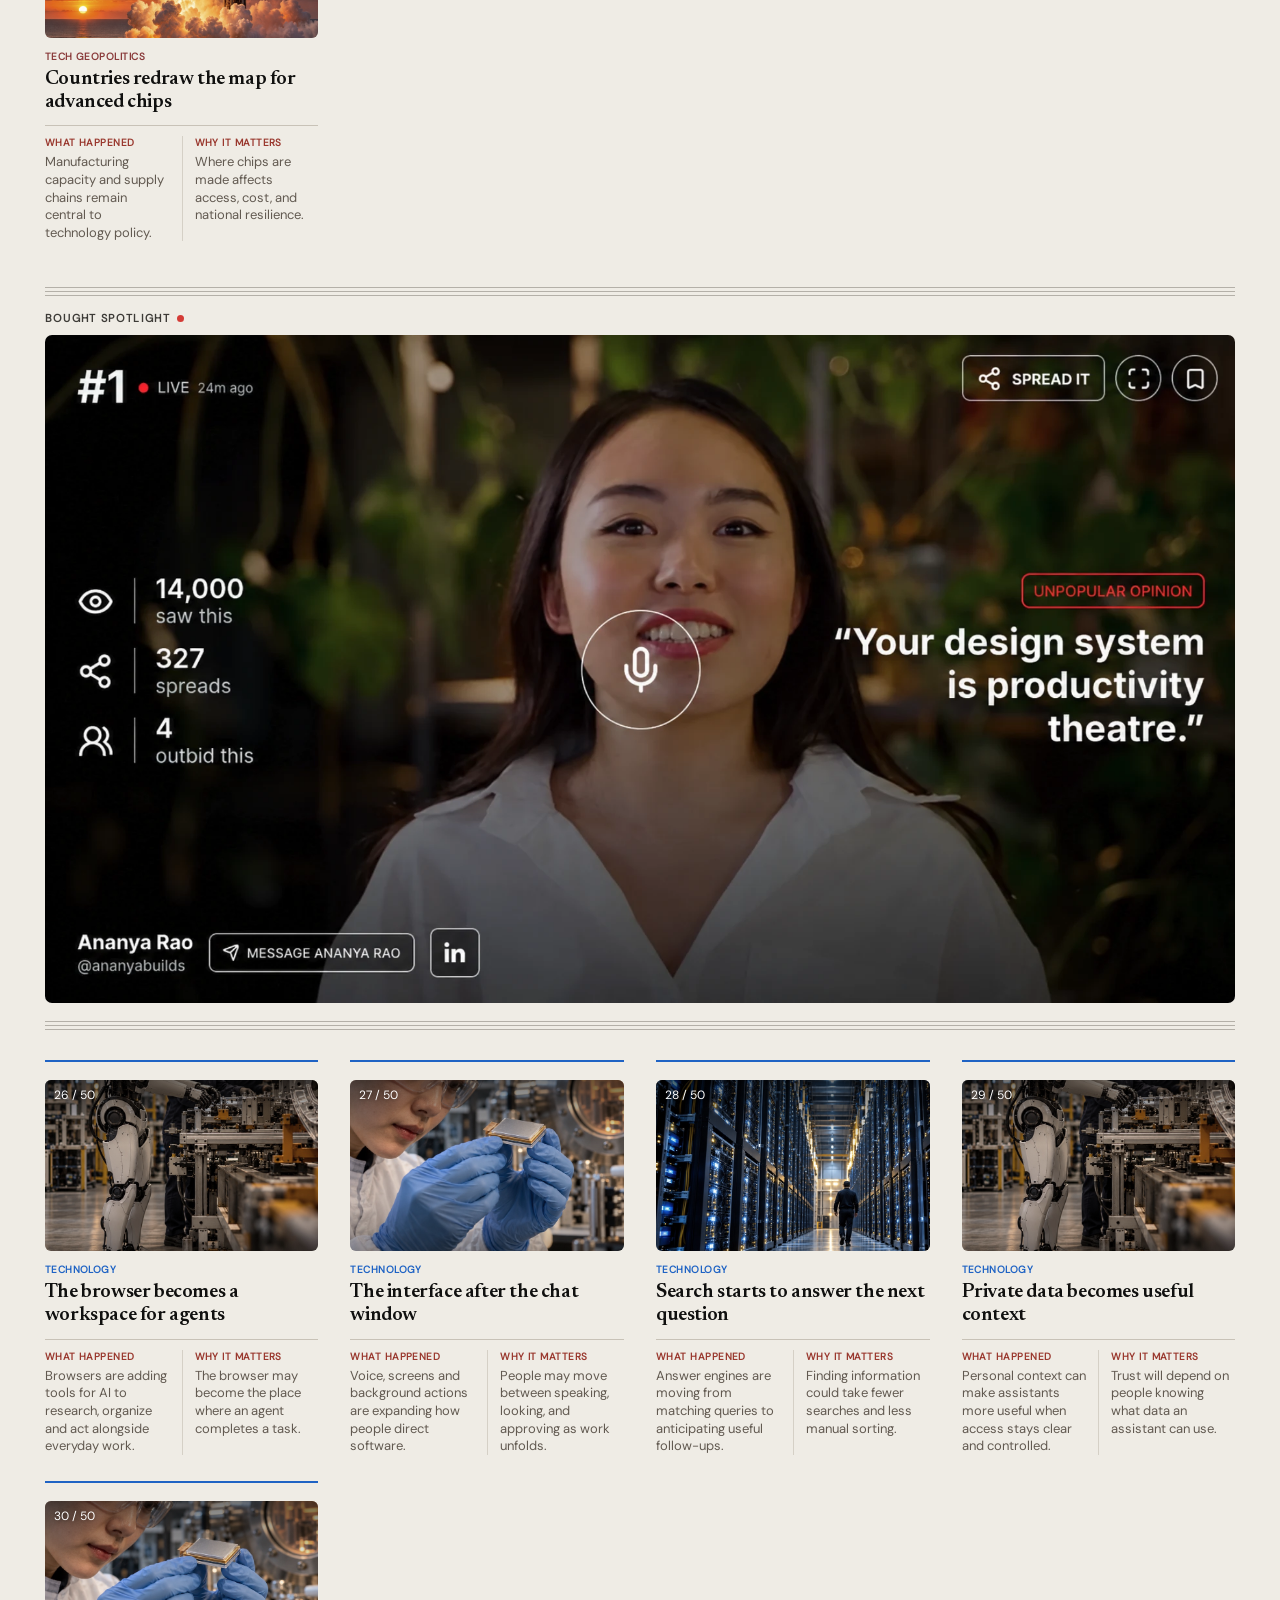
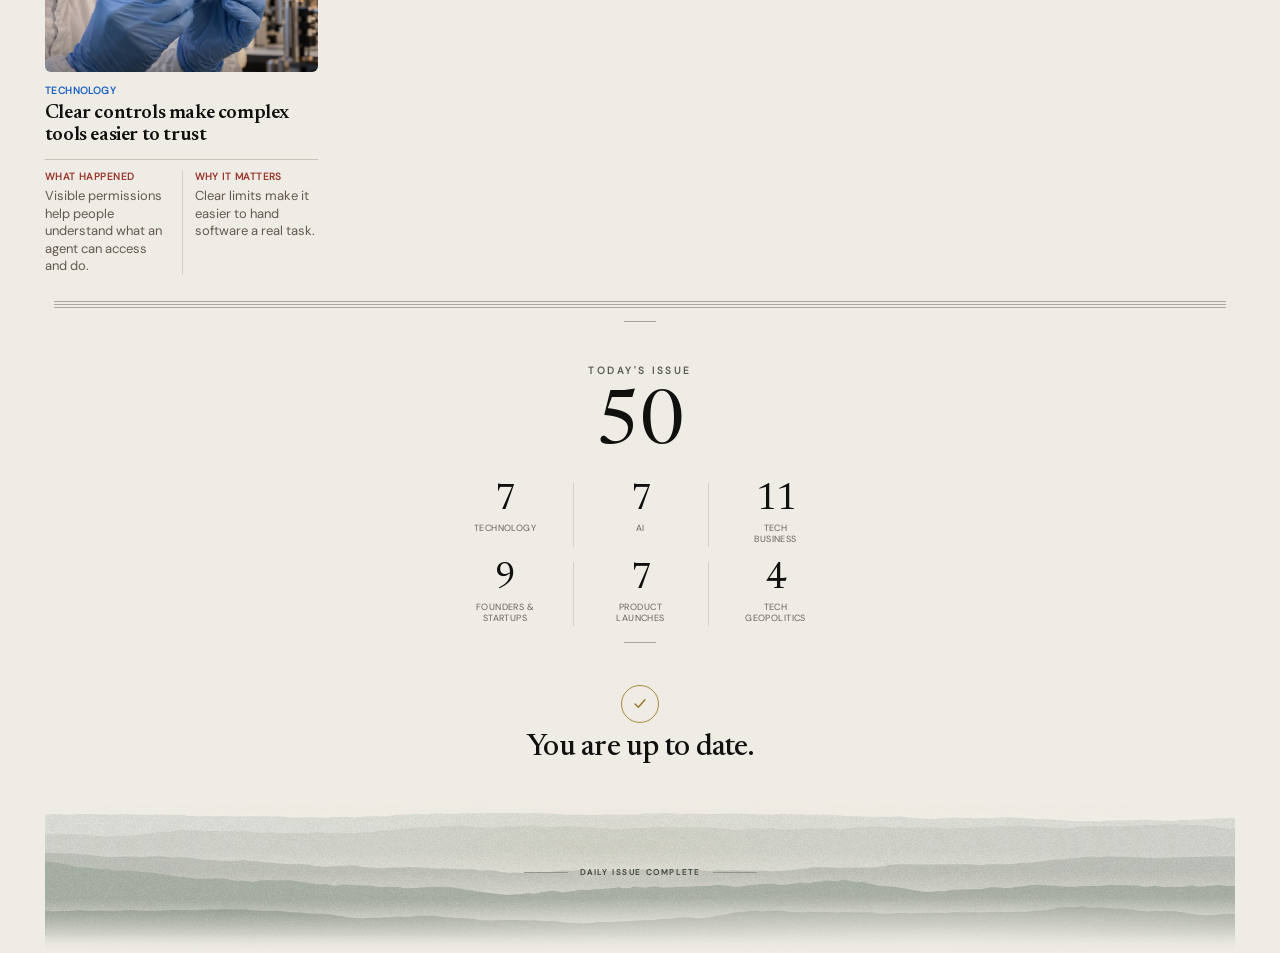
==== commit 56fe4311: "Badges: one per story, one neutral style, no AI badge Co-Authored-By: Claude Sonnet 5.5 <noreply@ant" ====
--- a/public/index.html
+++ b/public/index.html
@@ -5,7 +5,7 @@
   <meta name="viewport" content="width=device-width, initial-scale=1, viewport-fit=cover">
   <meta name="theme-color" content="#efece5">
   <title>Bought. — Today's issue</title>
-  <link rel="stylesheet" href="styles.css?v=15">
+  <link rel="stylesheet" href="styles.css?v=16">
 </head>
 <body>
   <main class="page">
@@ -119,7 +119,7 @@
       for (const src of ['stories.js', 'completion.js']) {
         await new Promise((resolve) => {
           const el = document.createElement('script');
-          el.src = src + '?v=11'; el.onload = el.onerror = resolve;
+          el.src = src + '?v=12'; el.onload = el.onerror = resolve;
           document.body.append(el);
         });
       }
--- a/public/styles.css
+++ b/public/styles.css
@@ -637,16 +637,10 @@
 .swipe-category { color: var(--cat-light); }
 .story-tags, .swipe-tags, .glance-tags { display: flex; flex-wrap: wrap; align-items: center; gap: 5px 8px; min-width: 0; }
 .badges { display: inline-flex; flex-wrap: wrap; gap: 5px; }
-.badge { display: inline-flex; align-items: center; gap: 4px; padding: 2px 8px 2px 6px; border-radius: 999px; font: 700 .625rem/1.35 'DM Sans', Arial, sans-serif; letter-spacing: .045em; text-transform: uppercase; white-space: nowrap; }
+.badge { display: inline-flex; align-items: center; gap: 4px; padding: 2px 8px 2px 6px; border-radius: 999px; background: transparent; color: var(--ink); box-shadow: inset 0 0 0 1px currentColor; font: 700 .625rem/1.35 'DM Sans', Arial, sans-serif; letter-spacing: .045em; text-transform: uppercase; white-space: nowrap; }
 .badge svg { flex: none; width: 11px; height: 11px; fill: currentColor; }
-.badge-exclusive { background: #15110a; color: #f4c455; box-shadow: inset 0 0 0 1px #f4c45566; }
-.badge-ai { background: linear-gradient(90deg, #6a4cd8, #2f86e6); color: #fff; }
-.badge-new { background: #fff1ef; color: #c6382e; box-shadow: inset 0 0 0 1px #efc2bc; }
 .badge-new svg { width: 7px; height: 7px; }
-.badge-most-viewed { background: #ff7a1a; color: #fff; }
-.badge-most-read { background: #1d6b4f; color: #fff; }
-.badge-most-glanced { background: #0e8a96; color: #fff; }
-.swipe-tags .badge-new { background: #ffffff26; color: #fff; box-shadow: inset 0 0 0 1px #ffffff66; }
+.swipe-tags .badge { color: #fff; }
 @media (min-width: 900px) {
   .lead-story { border-top: 3px solid var(--cat); }
   .glance-item { border-top-color: var(--cat); }
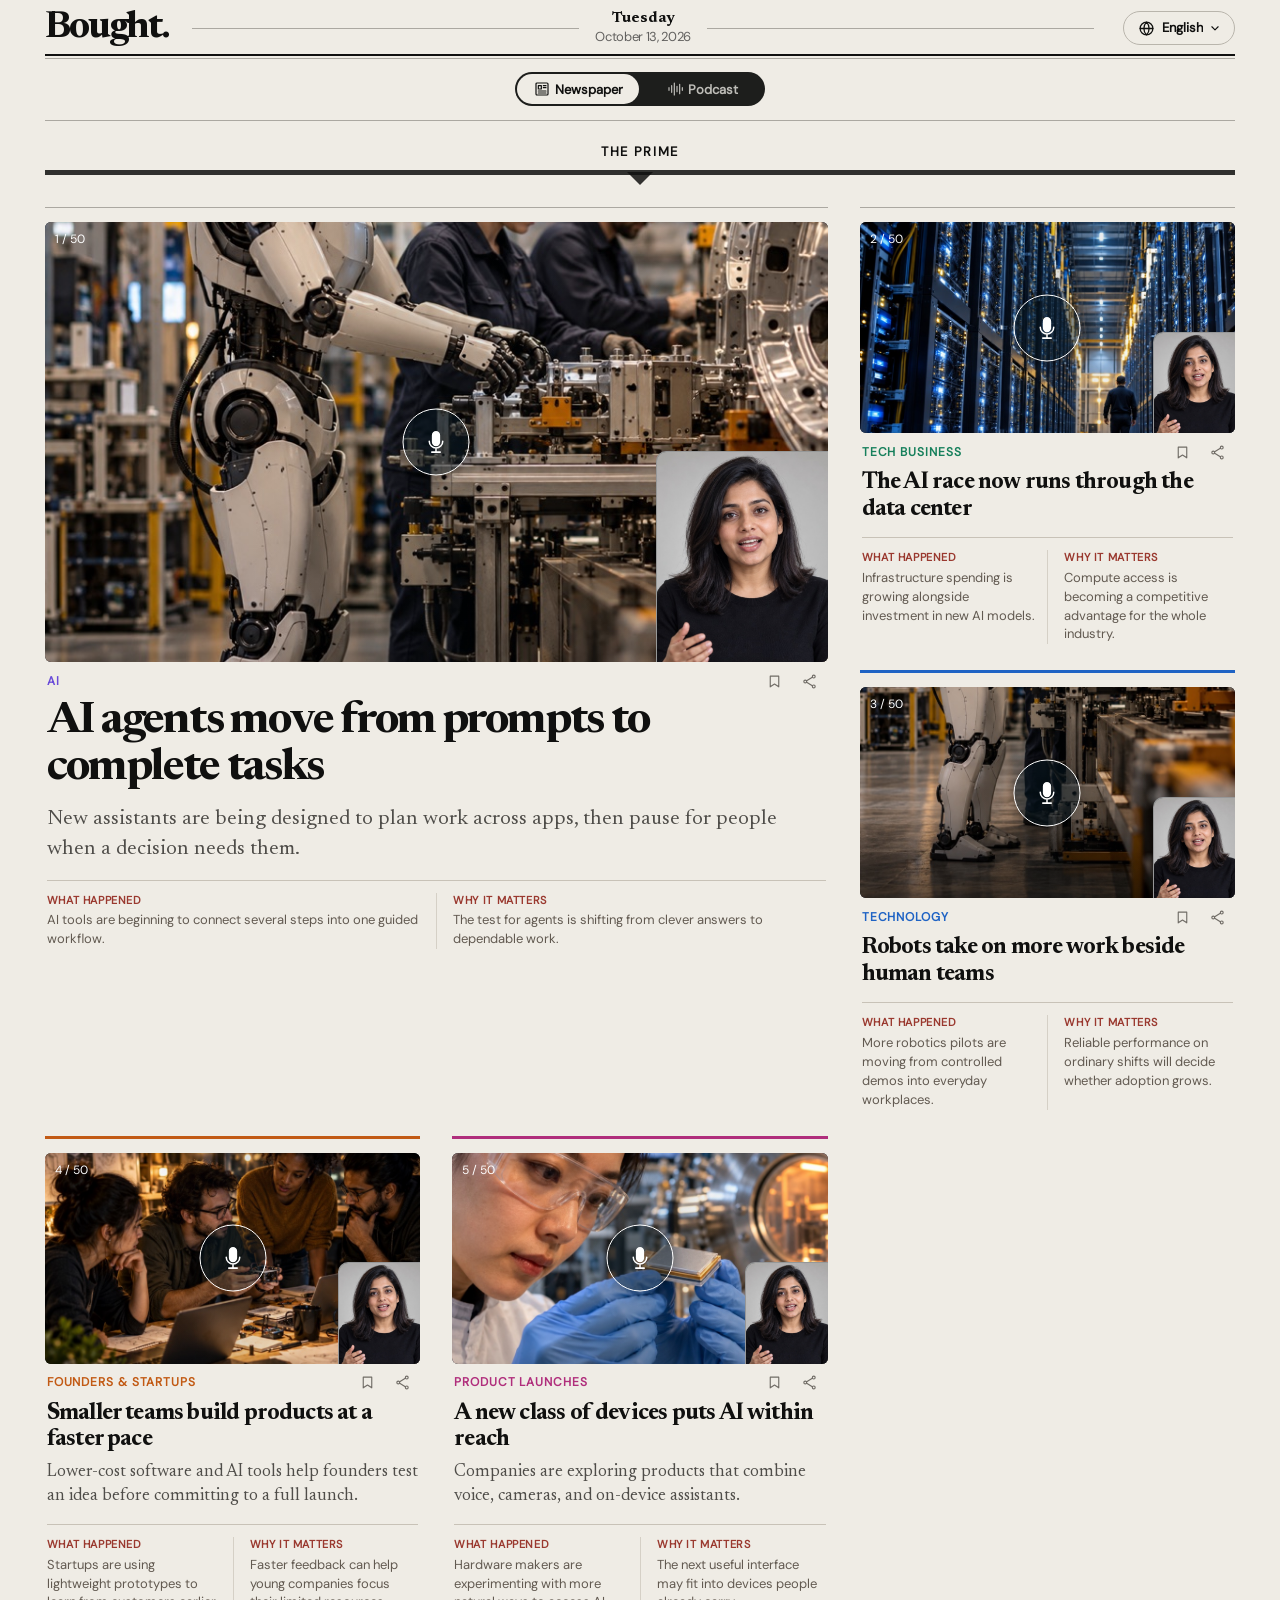
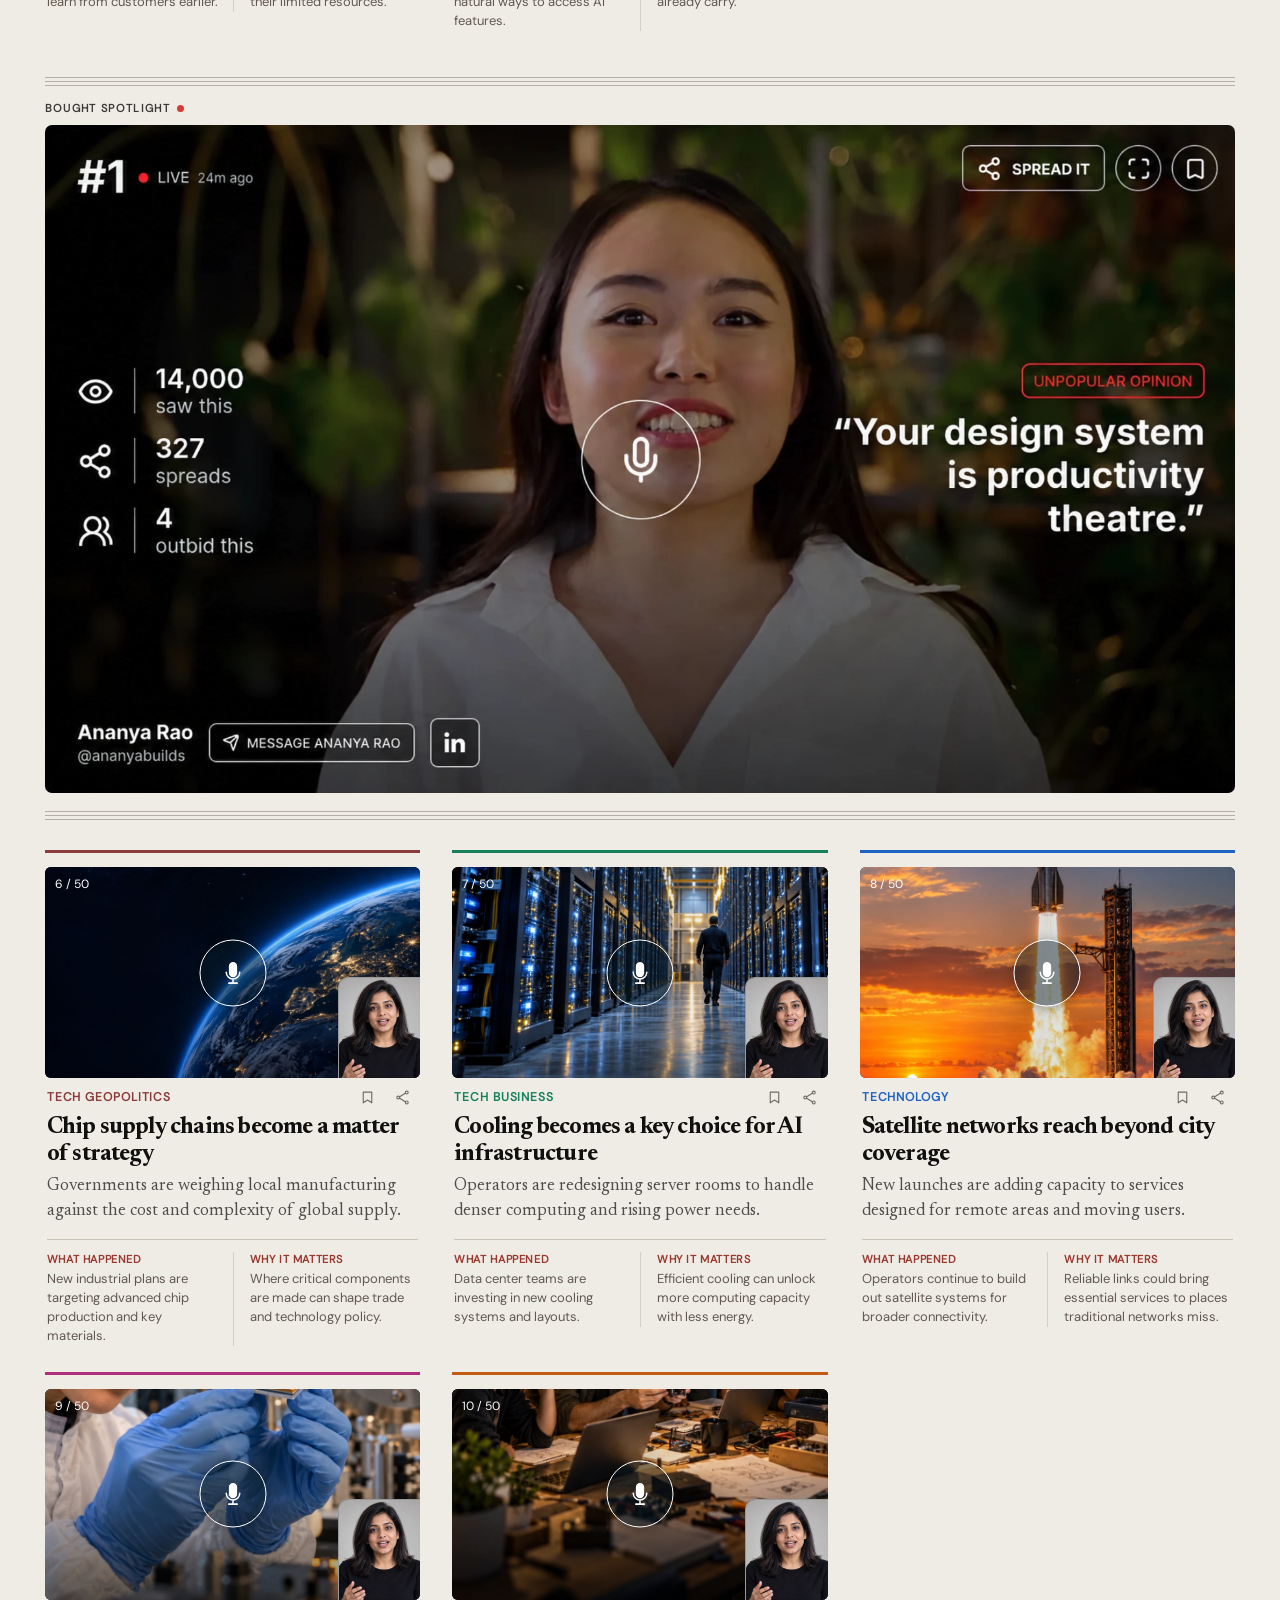
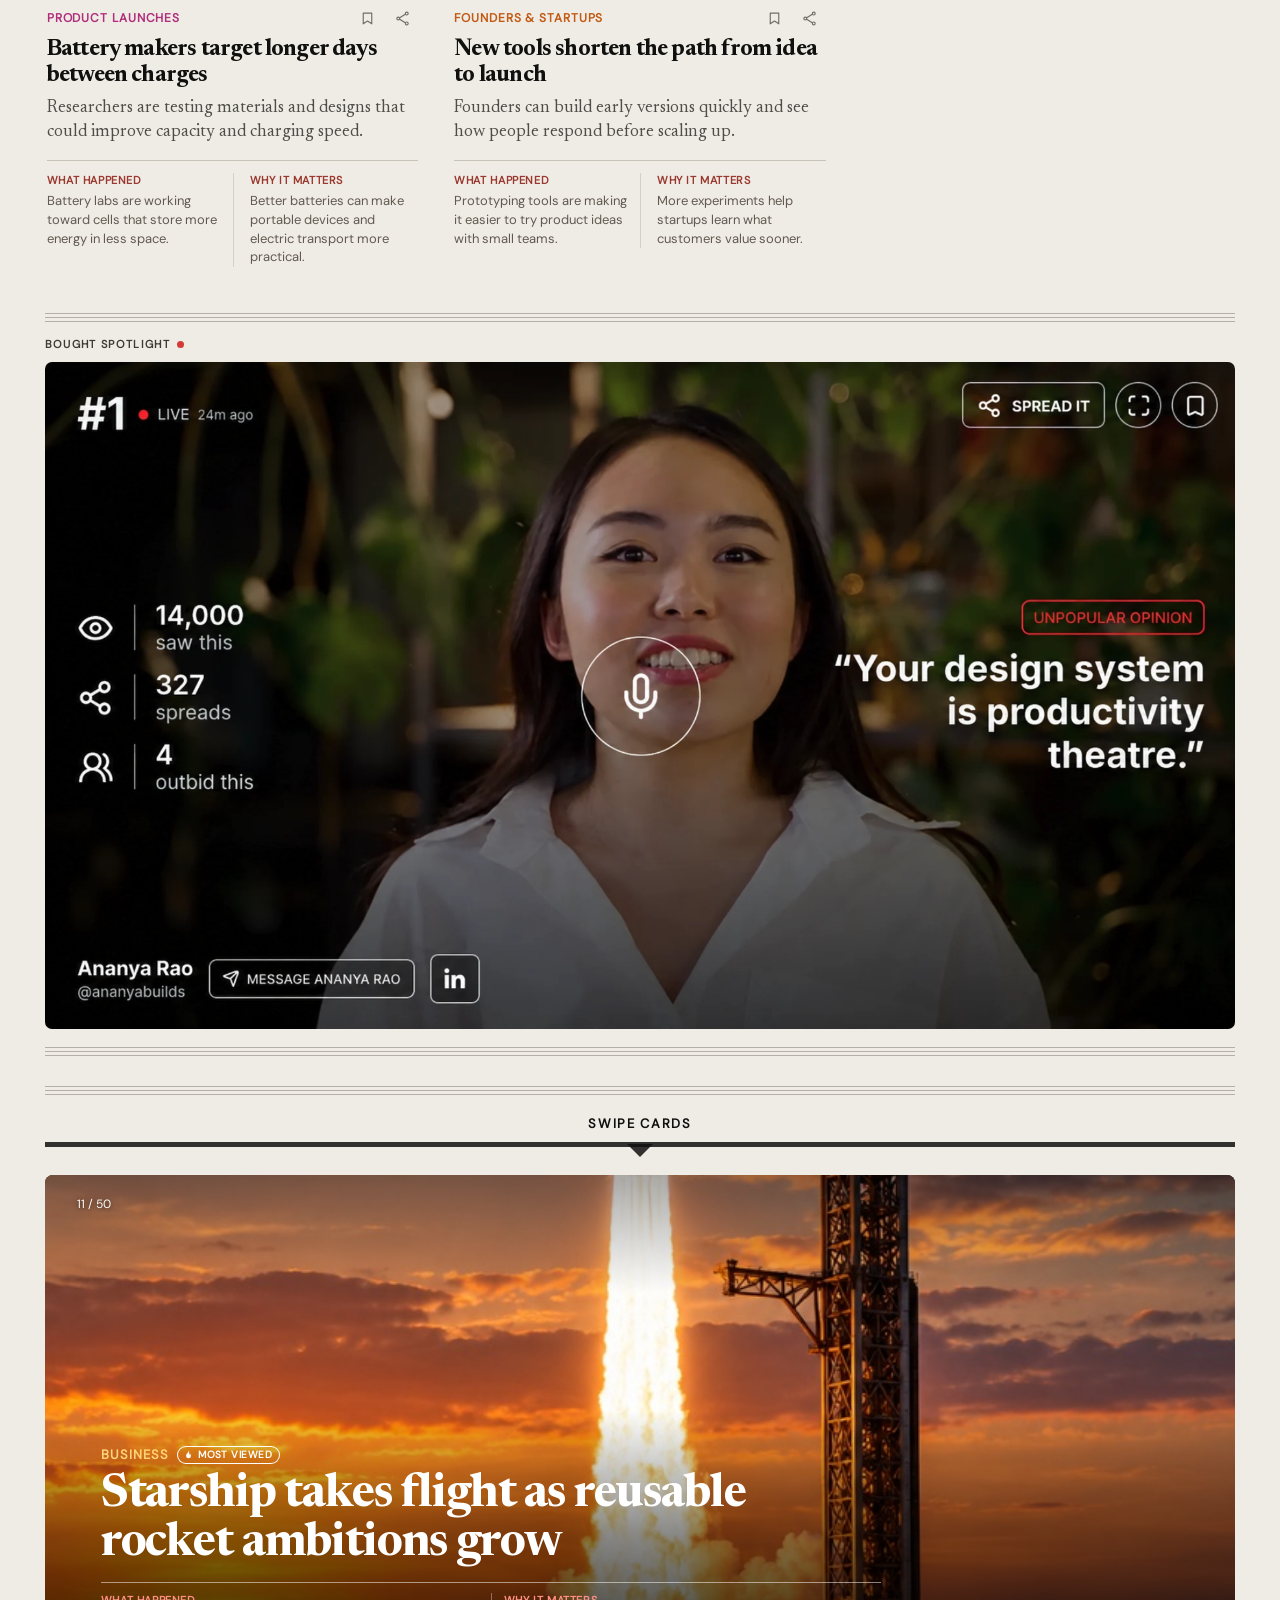
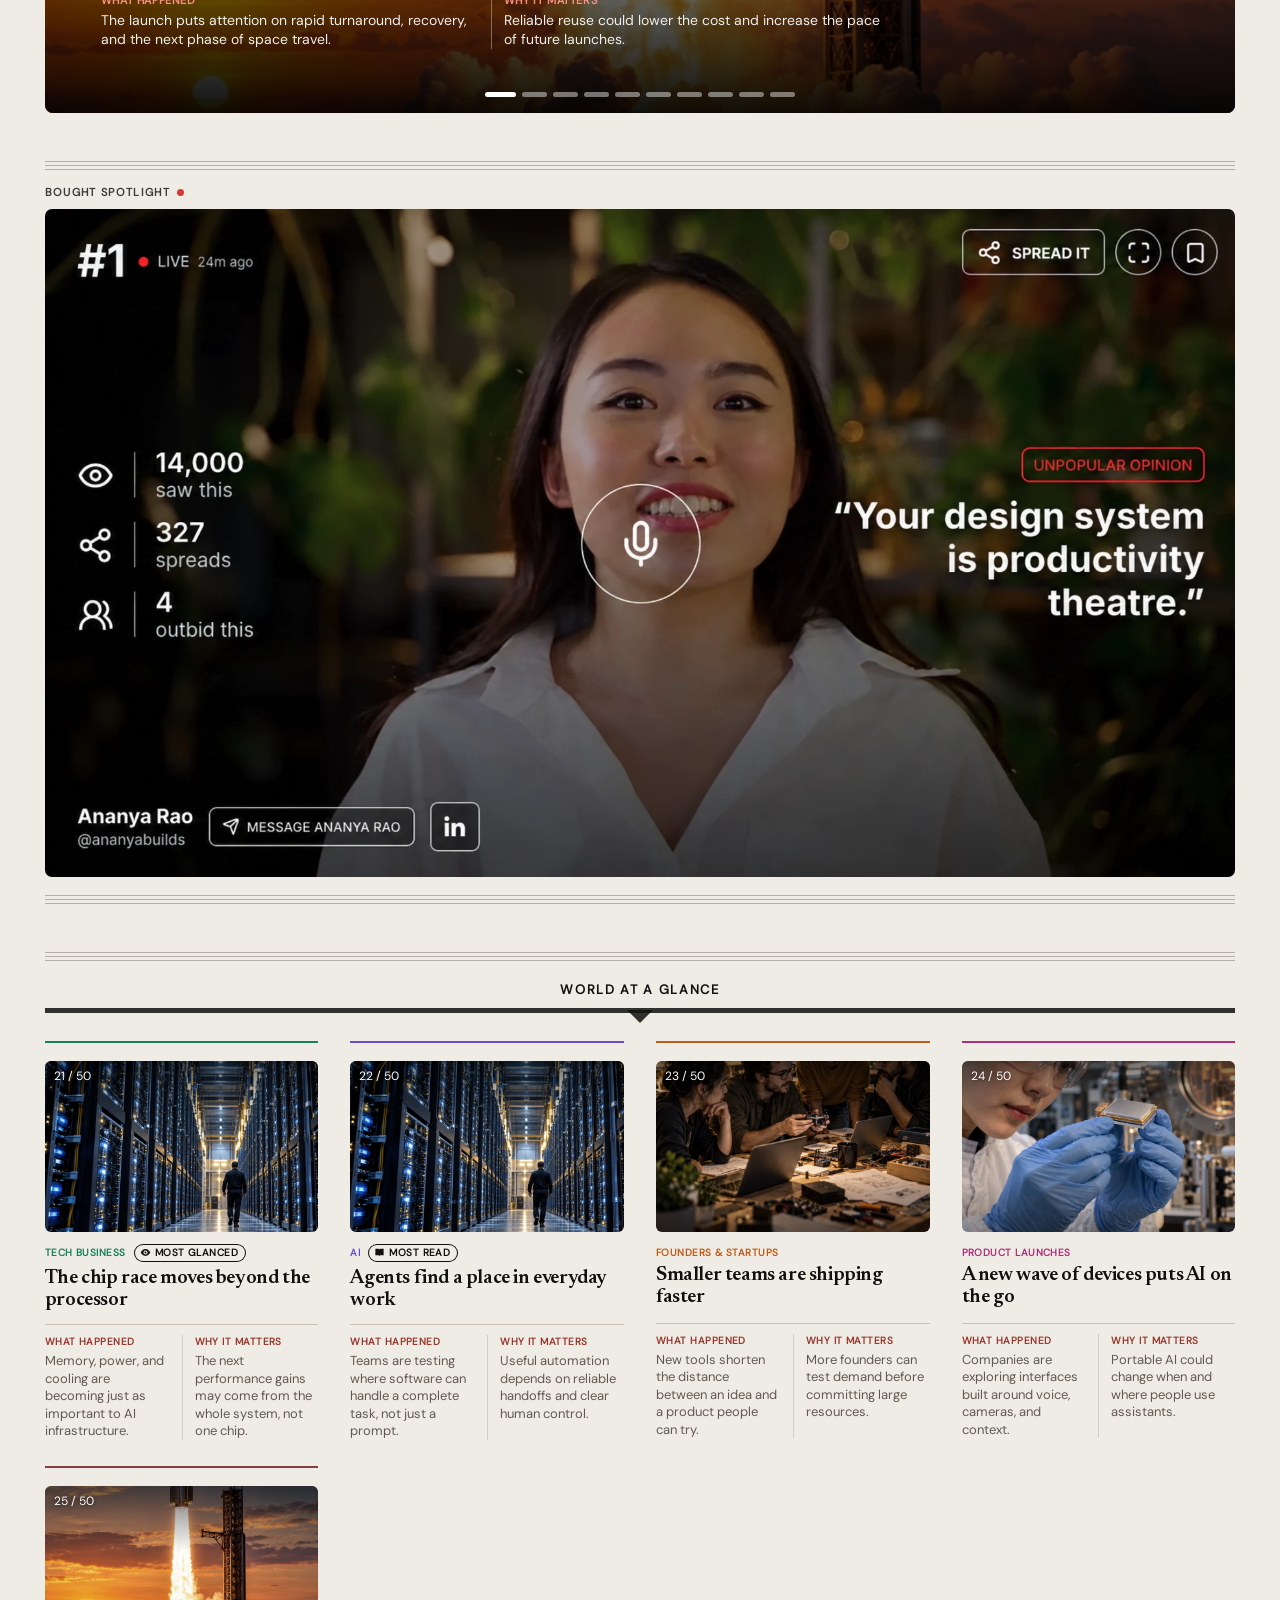
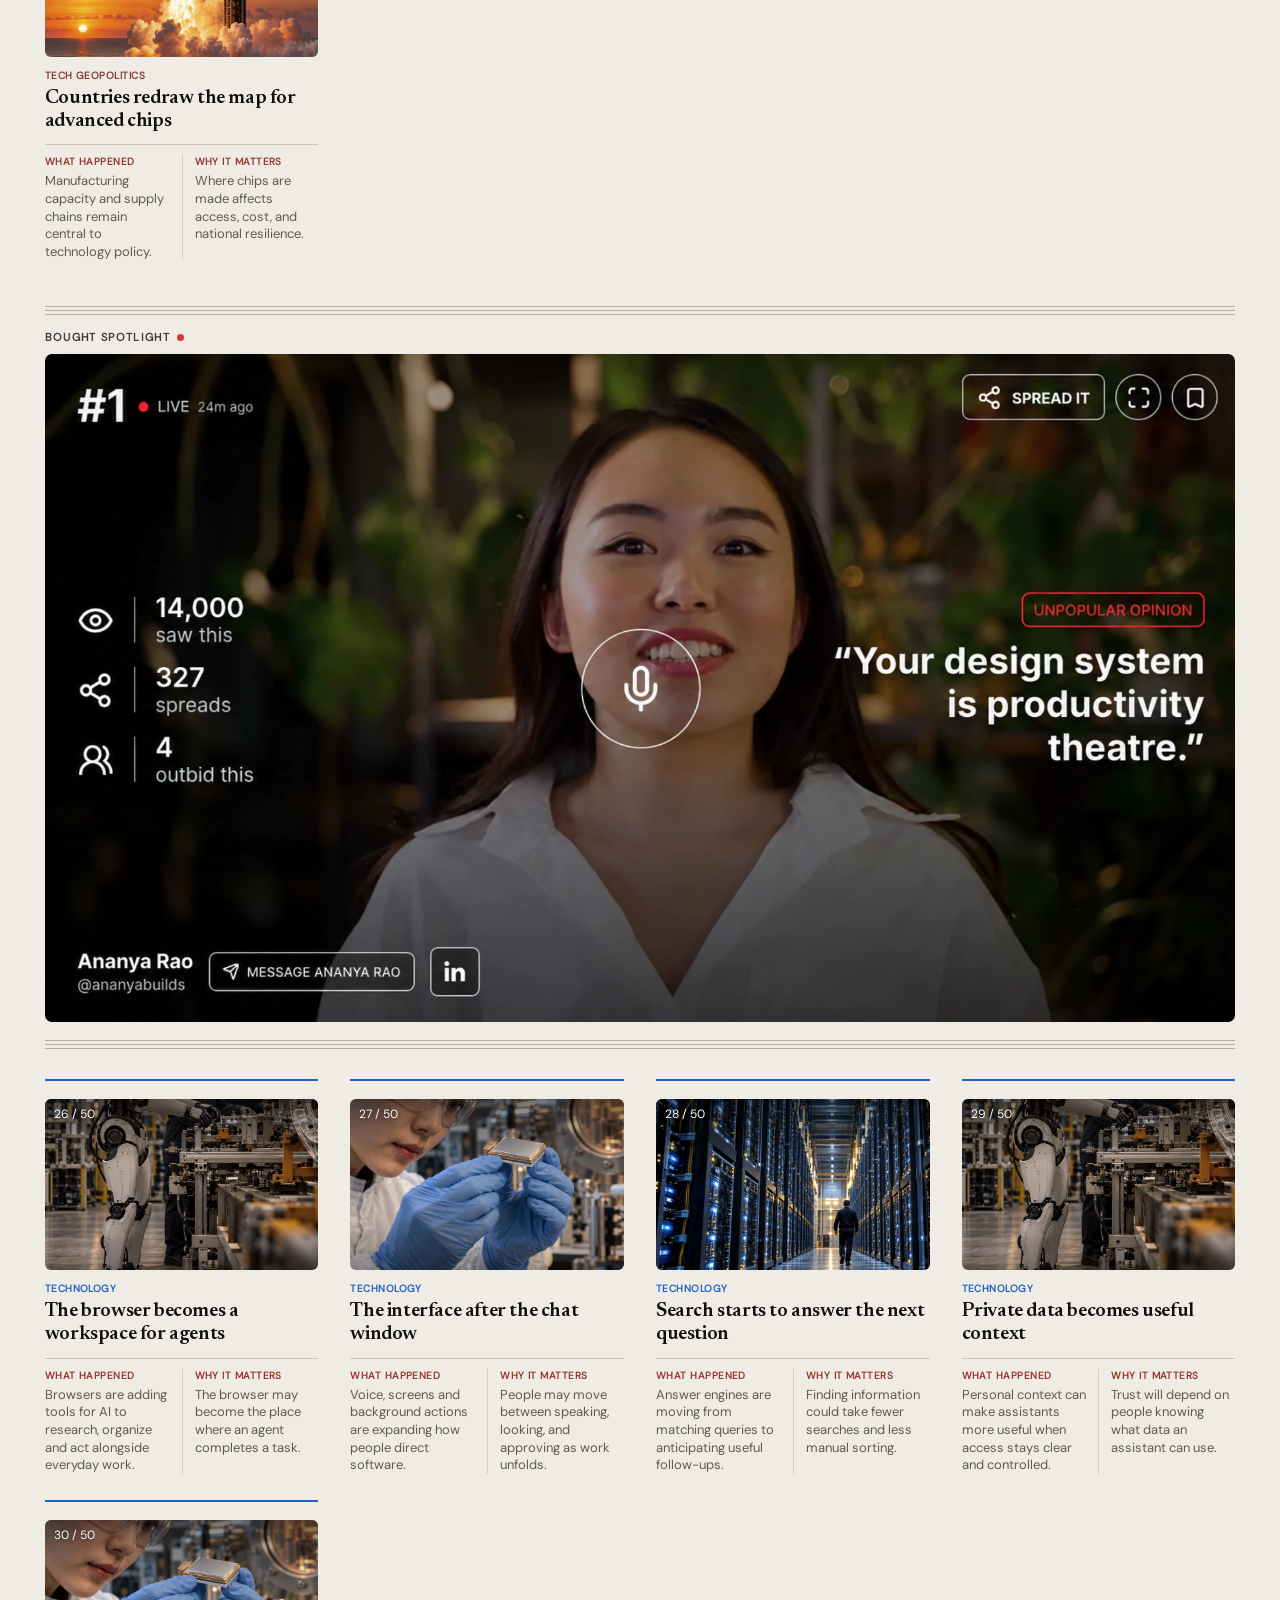
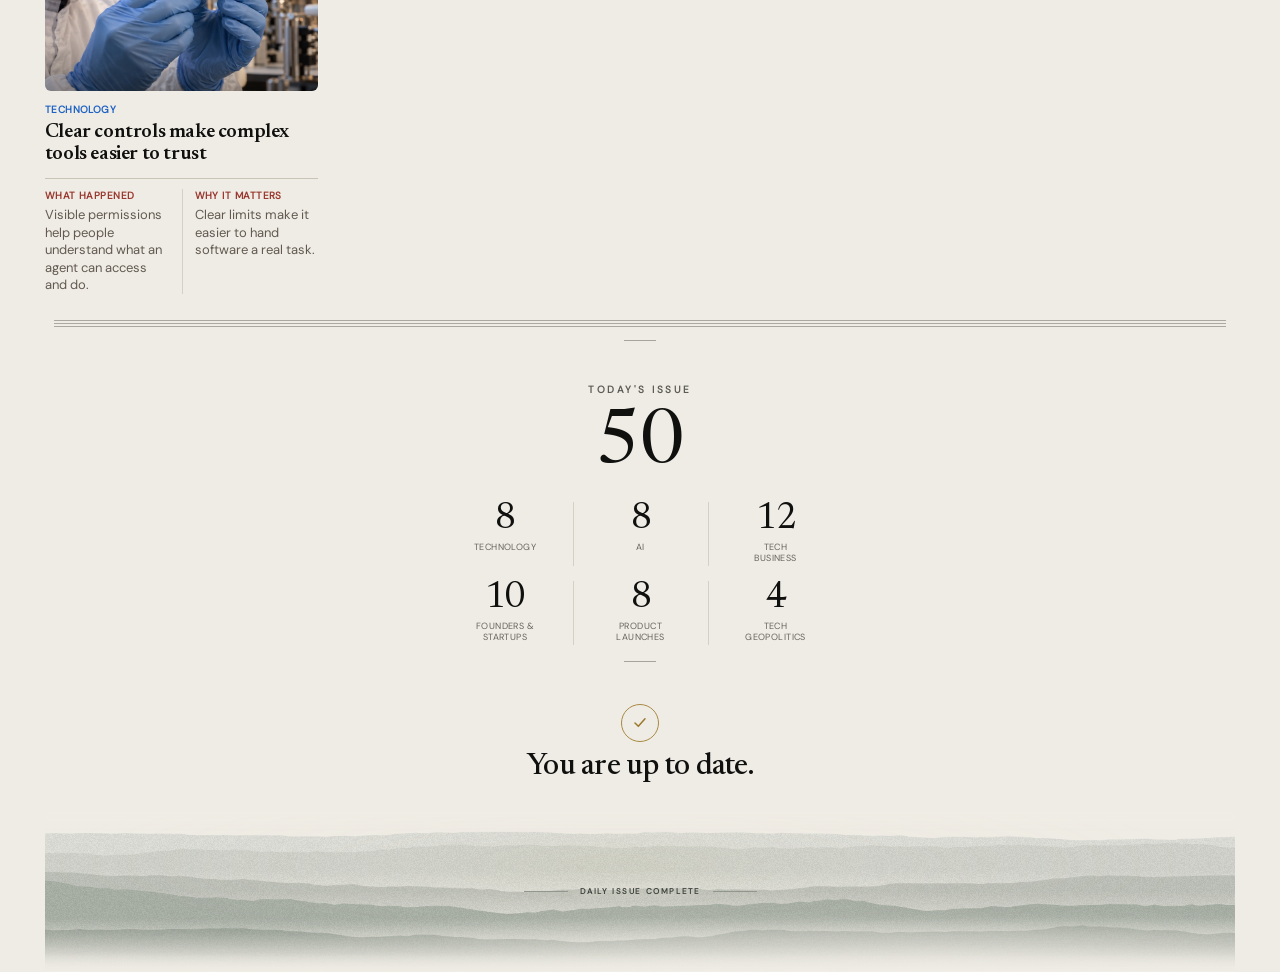
==== commit dafedd7c: "Rule between the view toggle and the first section; parallel model downloader; translator can use a " ====
--- a/public/index.html
+++ b/public/index.html
@@ -5,7 +5,7 @@
   <meta name="viewport" content="width=device-width, initial-scale=1, viewport-fit=cover">
   <meta name="theme-color" content="#efece5">
   <title>Bought. — Today's issue</title>
-  <link rel="stylesheet" href="styles.css?v=16">
+  <link rel="stylesheet" href="styles.css?v=17">
 </head>
 <body>
   <main class="page">
--- a/public/styles.css
+++ b/public/styles.css
@@ -669,3 +669,7 @@
 .glance-visual { position: relative; }
 .glance-visual::after { content: ''; position: absolute; inset: 0; background: linear-gradient(180deg, #0000008c 0%, transparent 38%); pointer-events: none; }
 .glance-image-number { position: absolute; z-index: 1; top: 8px; left: 9px; color: #fff; font: 500 .75rem/1.2 'DM Sans', Arial, sans-serif; font-variant-numeric: tabular-nums; text-shadow: 0 1px 4px #0009; }
+
+/* A rule between the Newspaper/Podcast toggle and the first section */
+.story-list::before { content: ''; display: block; height: 1px; margin: 4px 9px 14px; background: var(--rule); }
+@media (min-width: 900px) { .story-list::before { margin: 4px 0 18px; } }
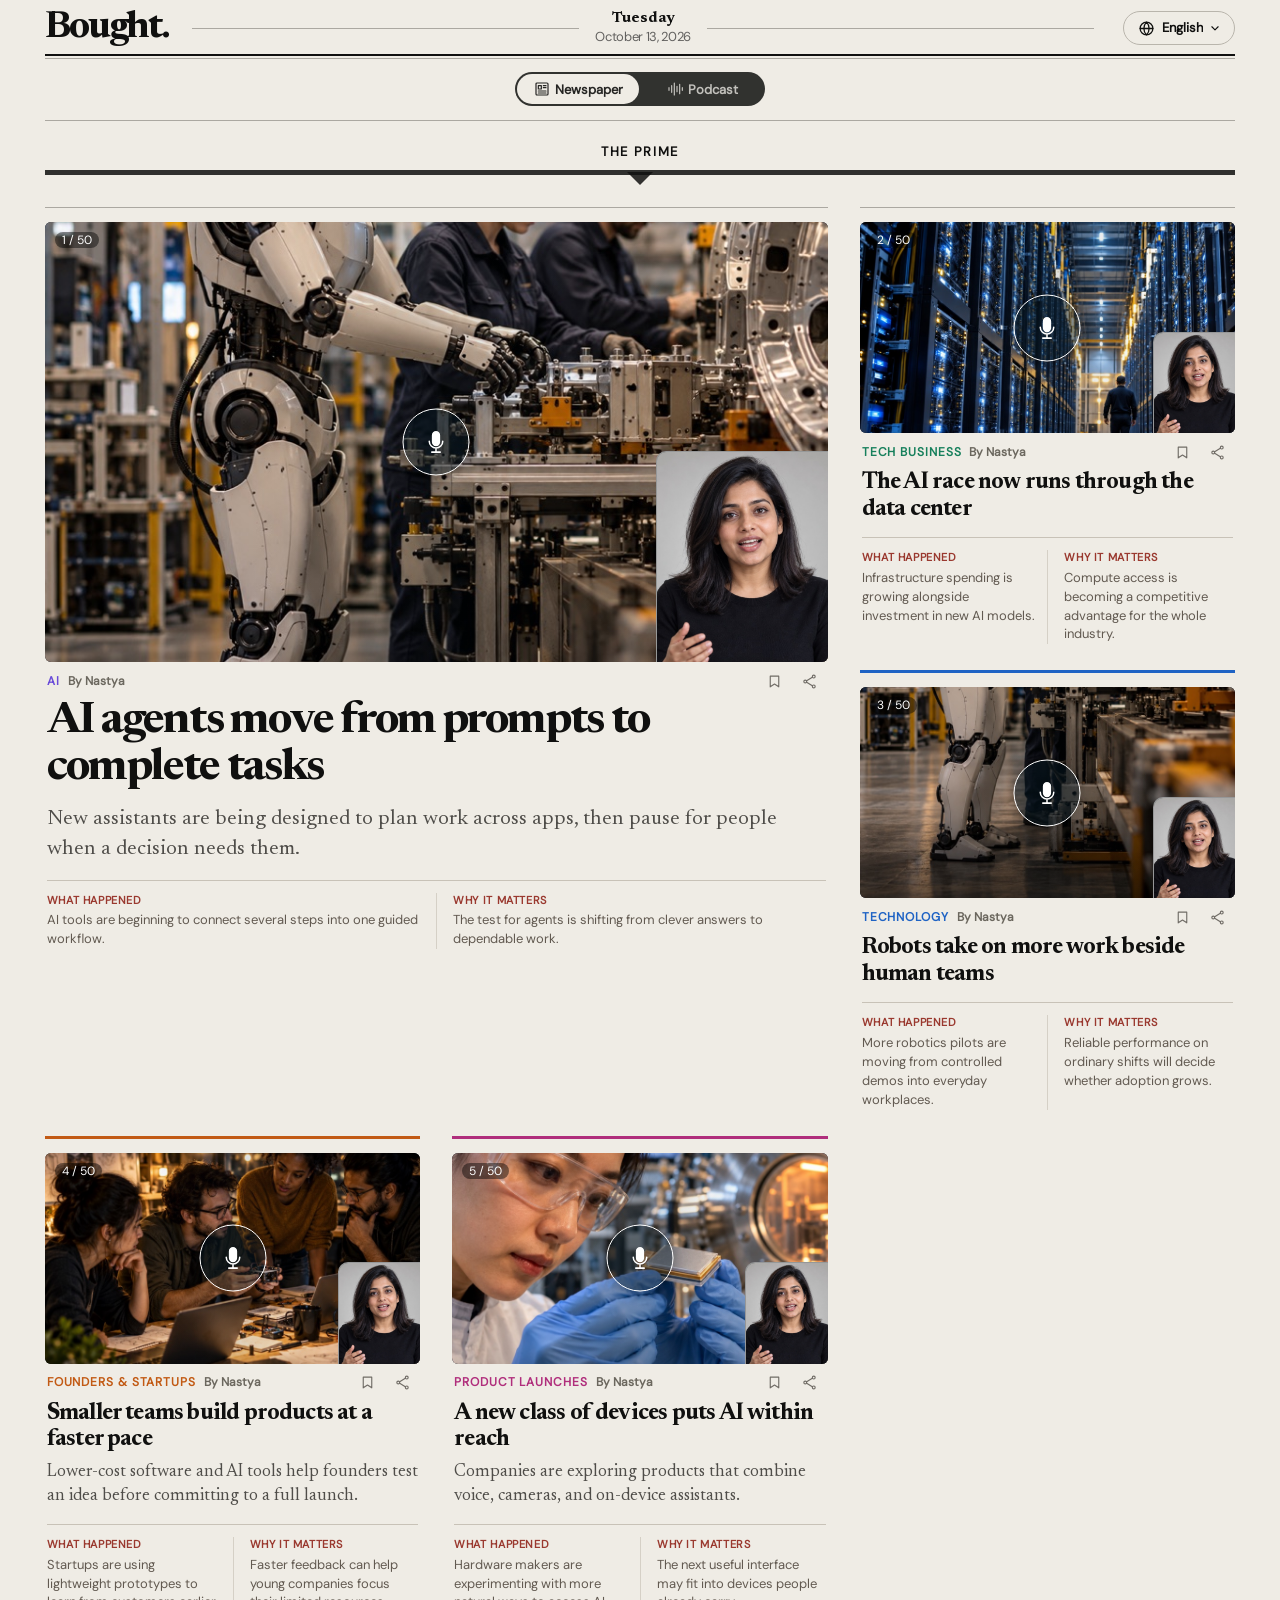
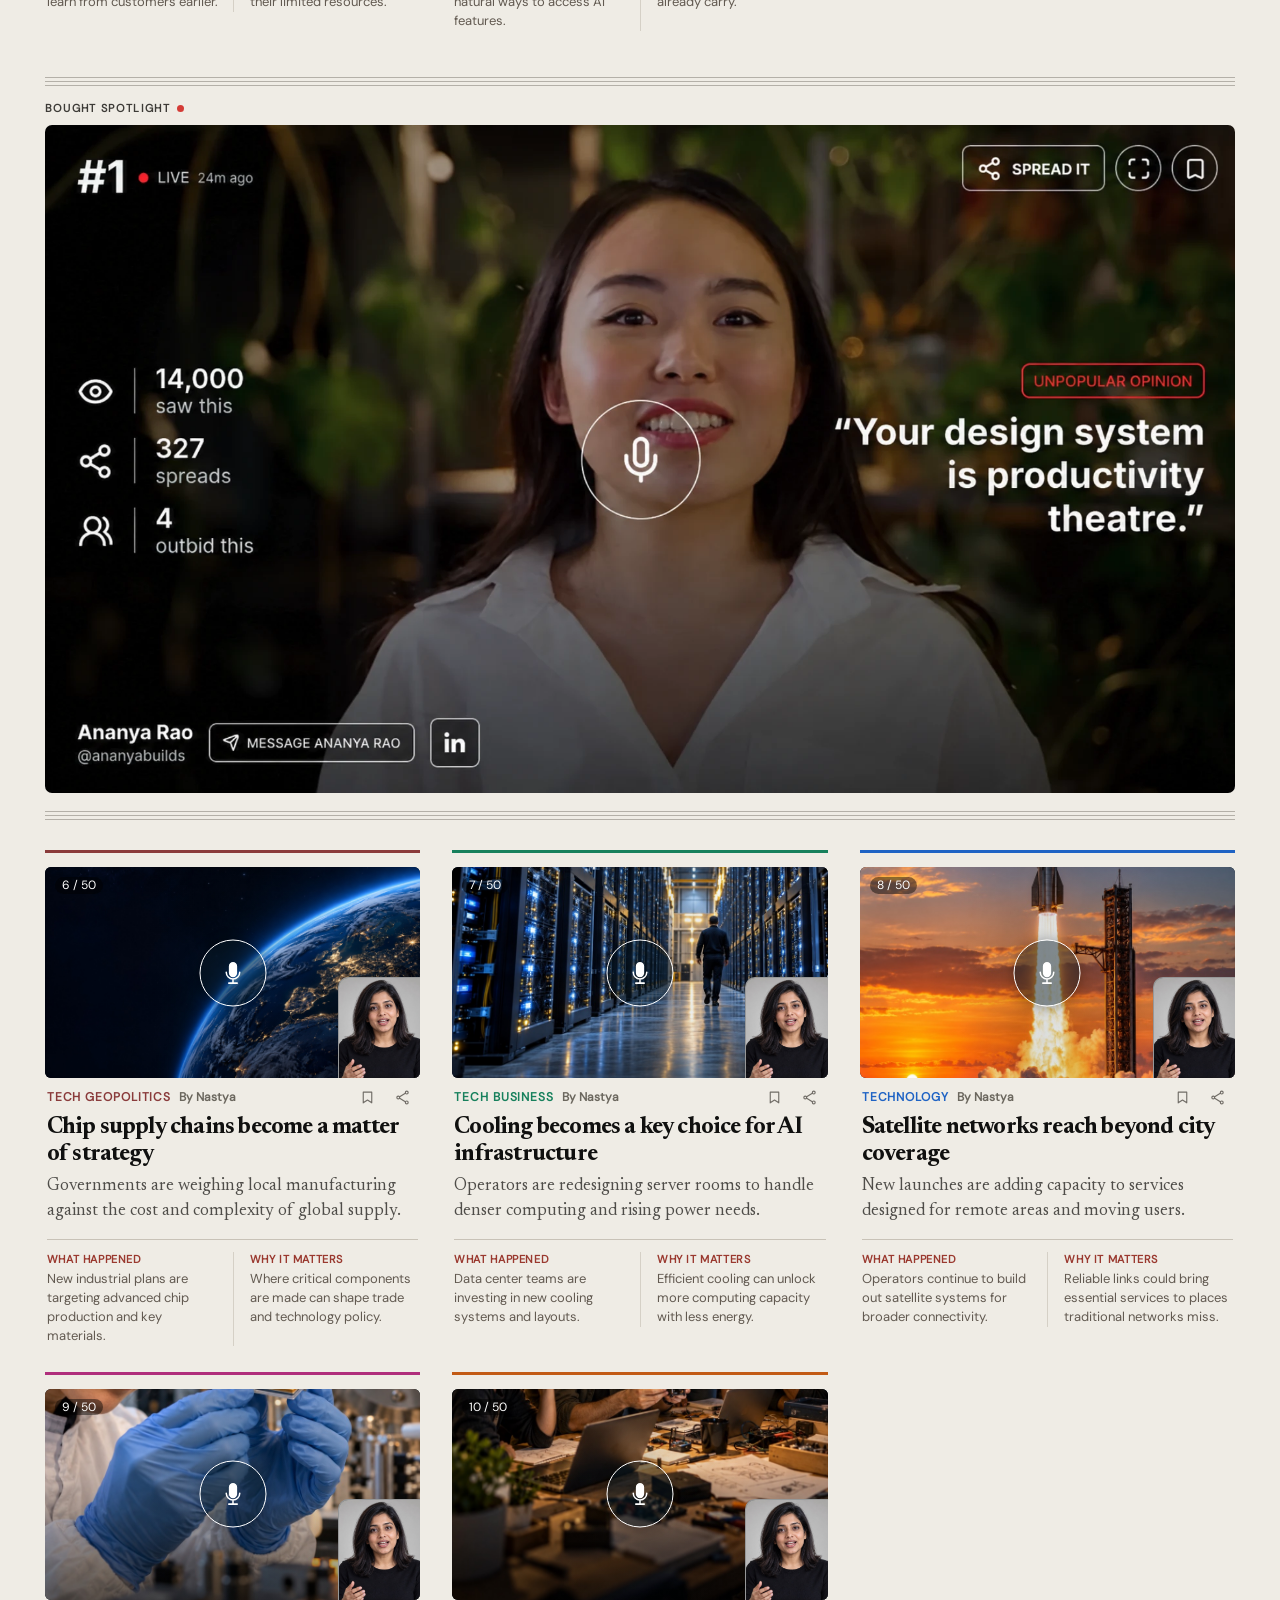
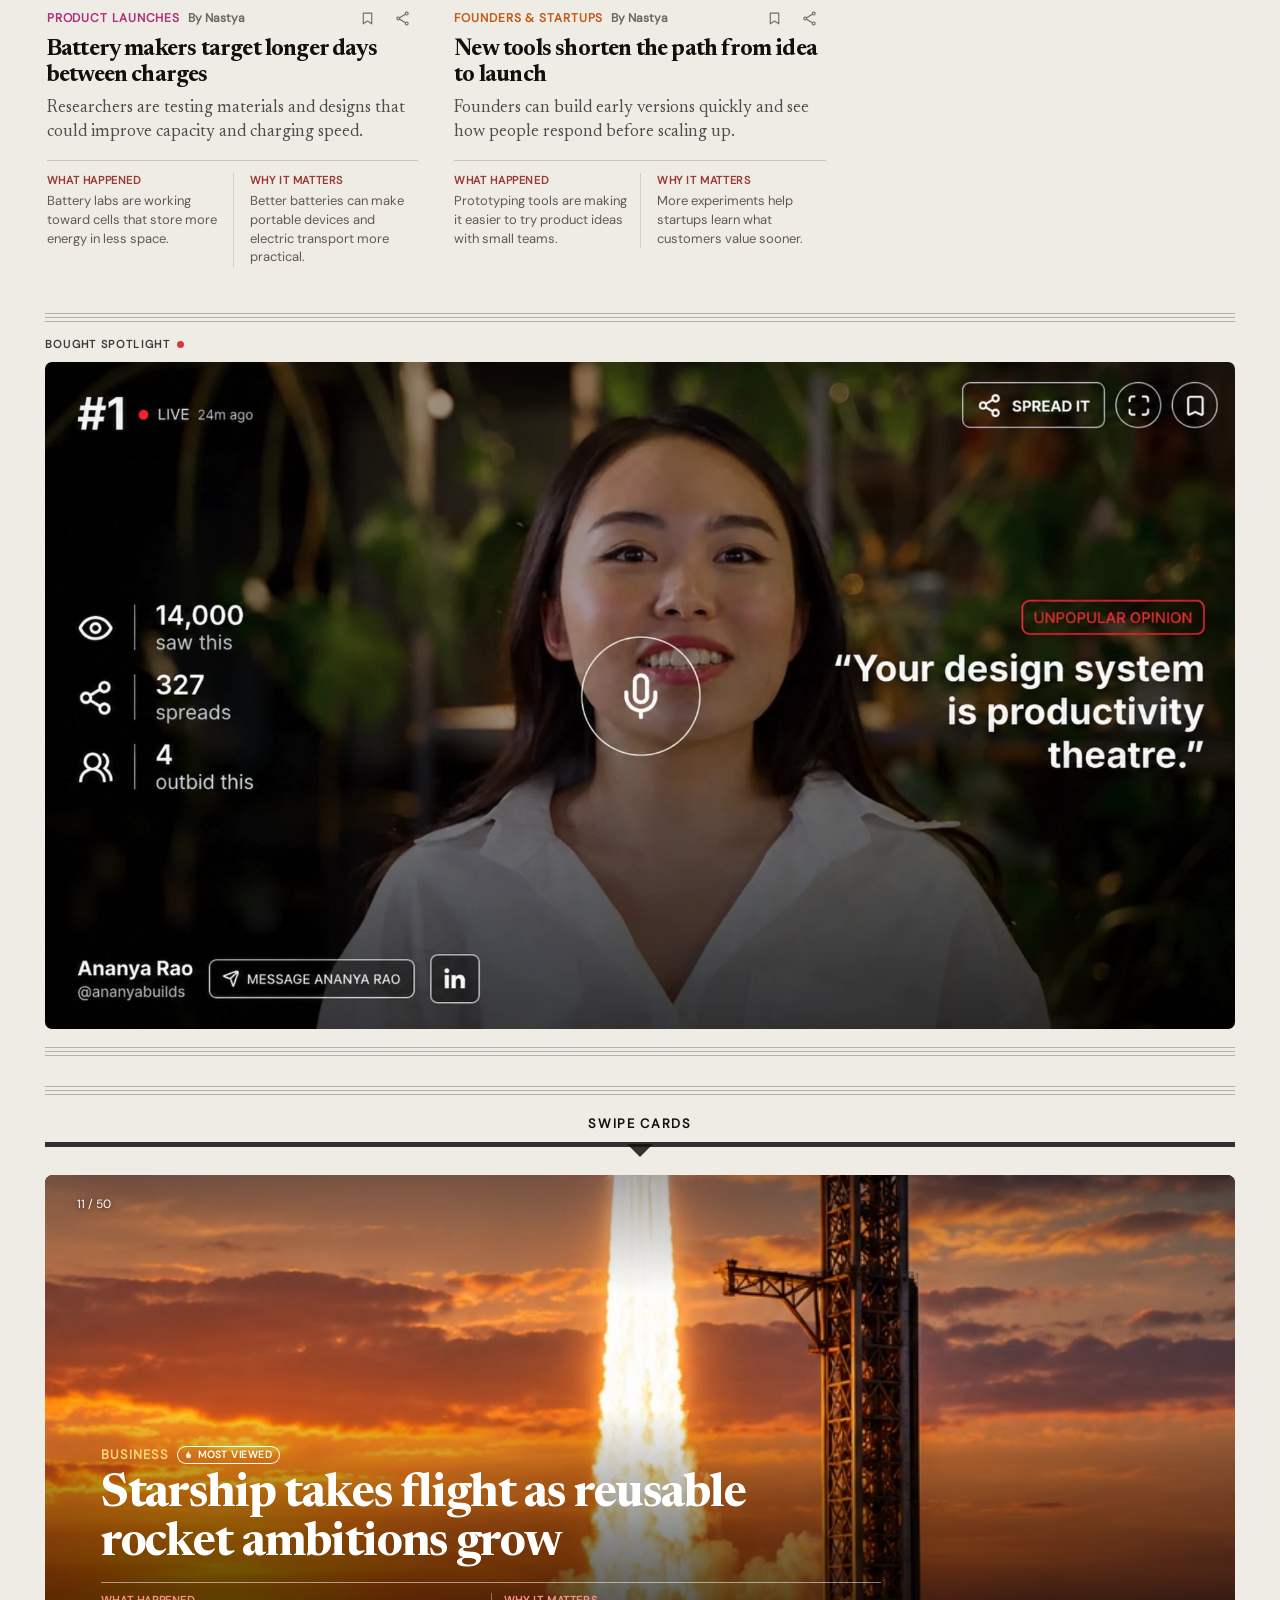
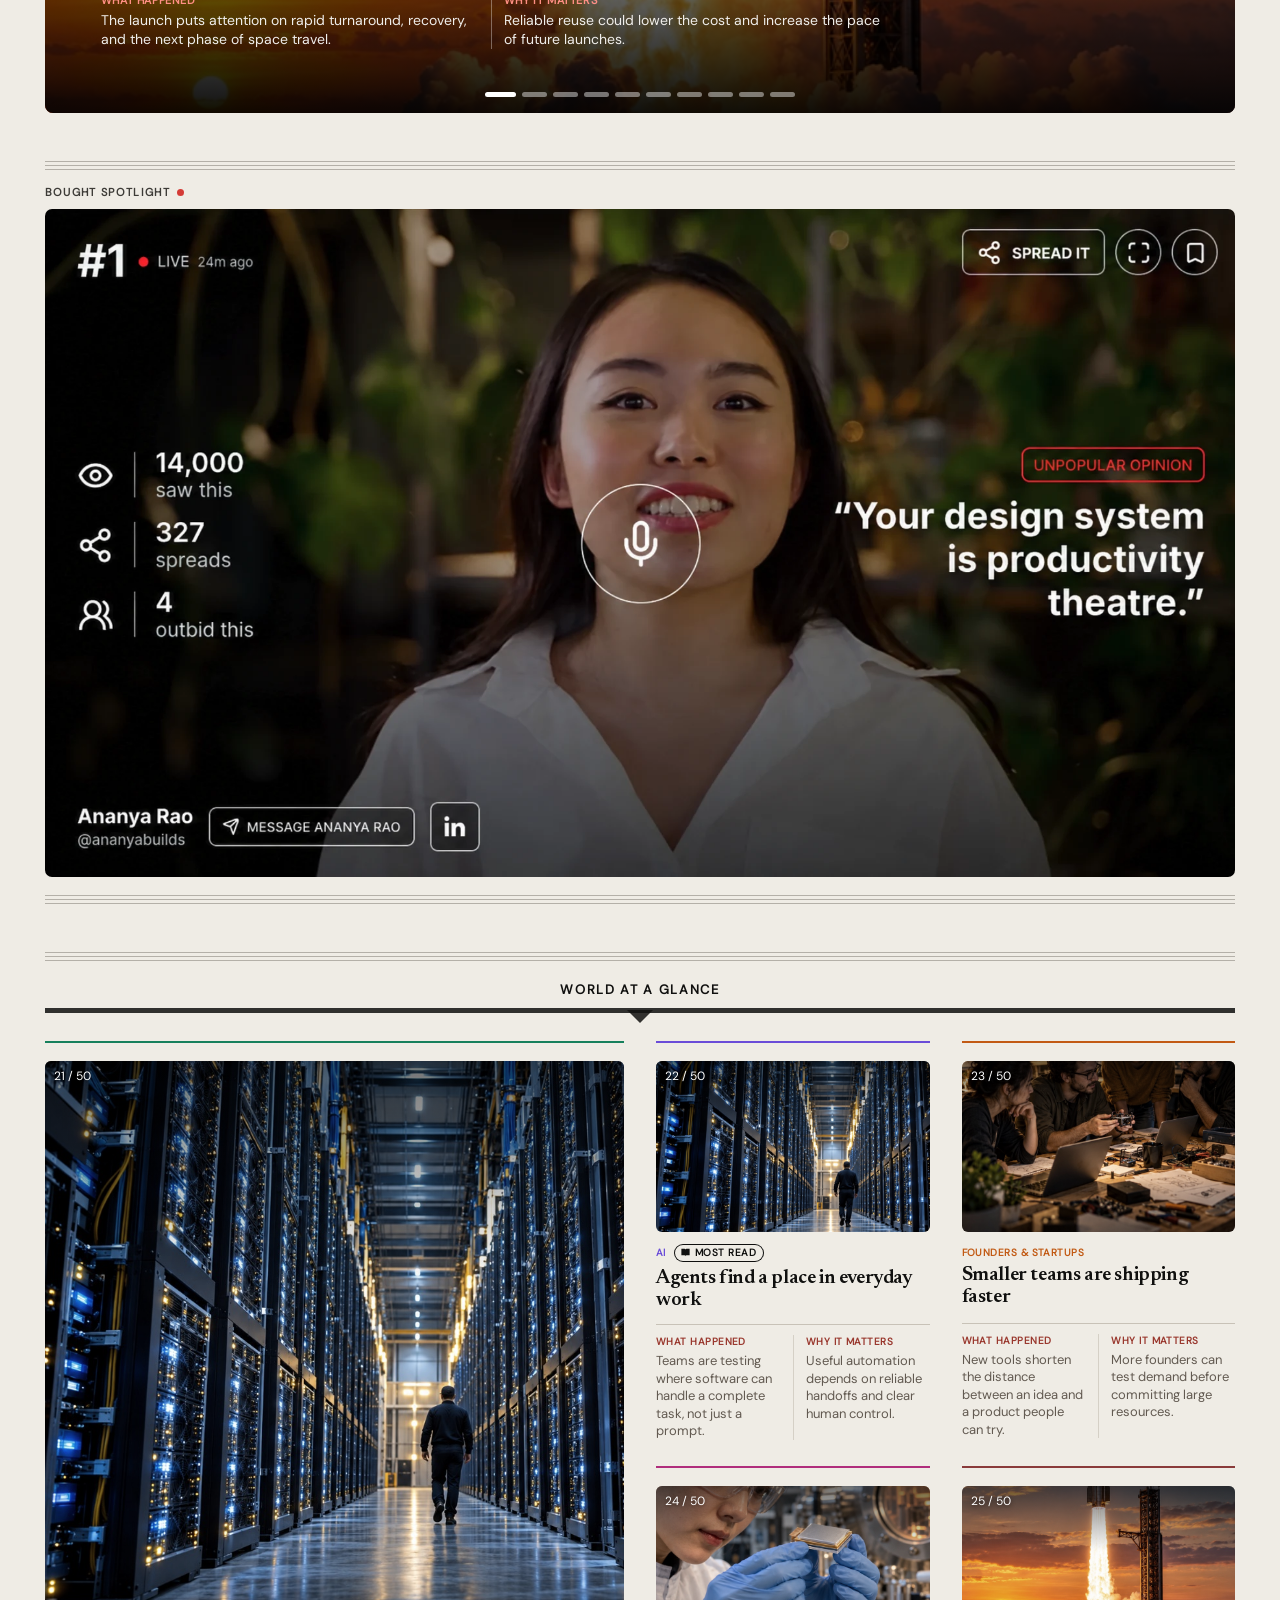
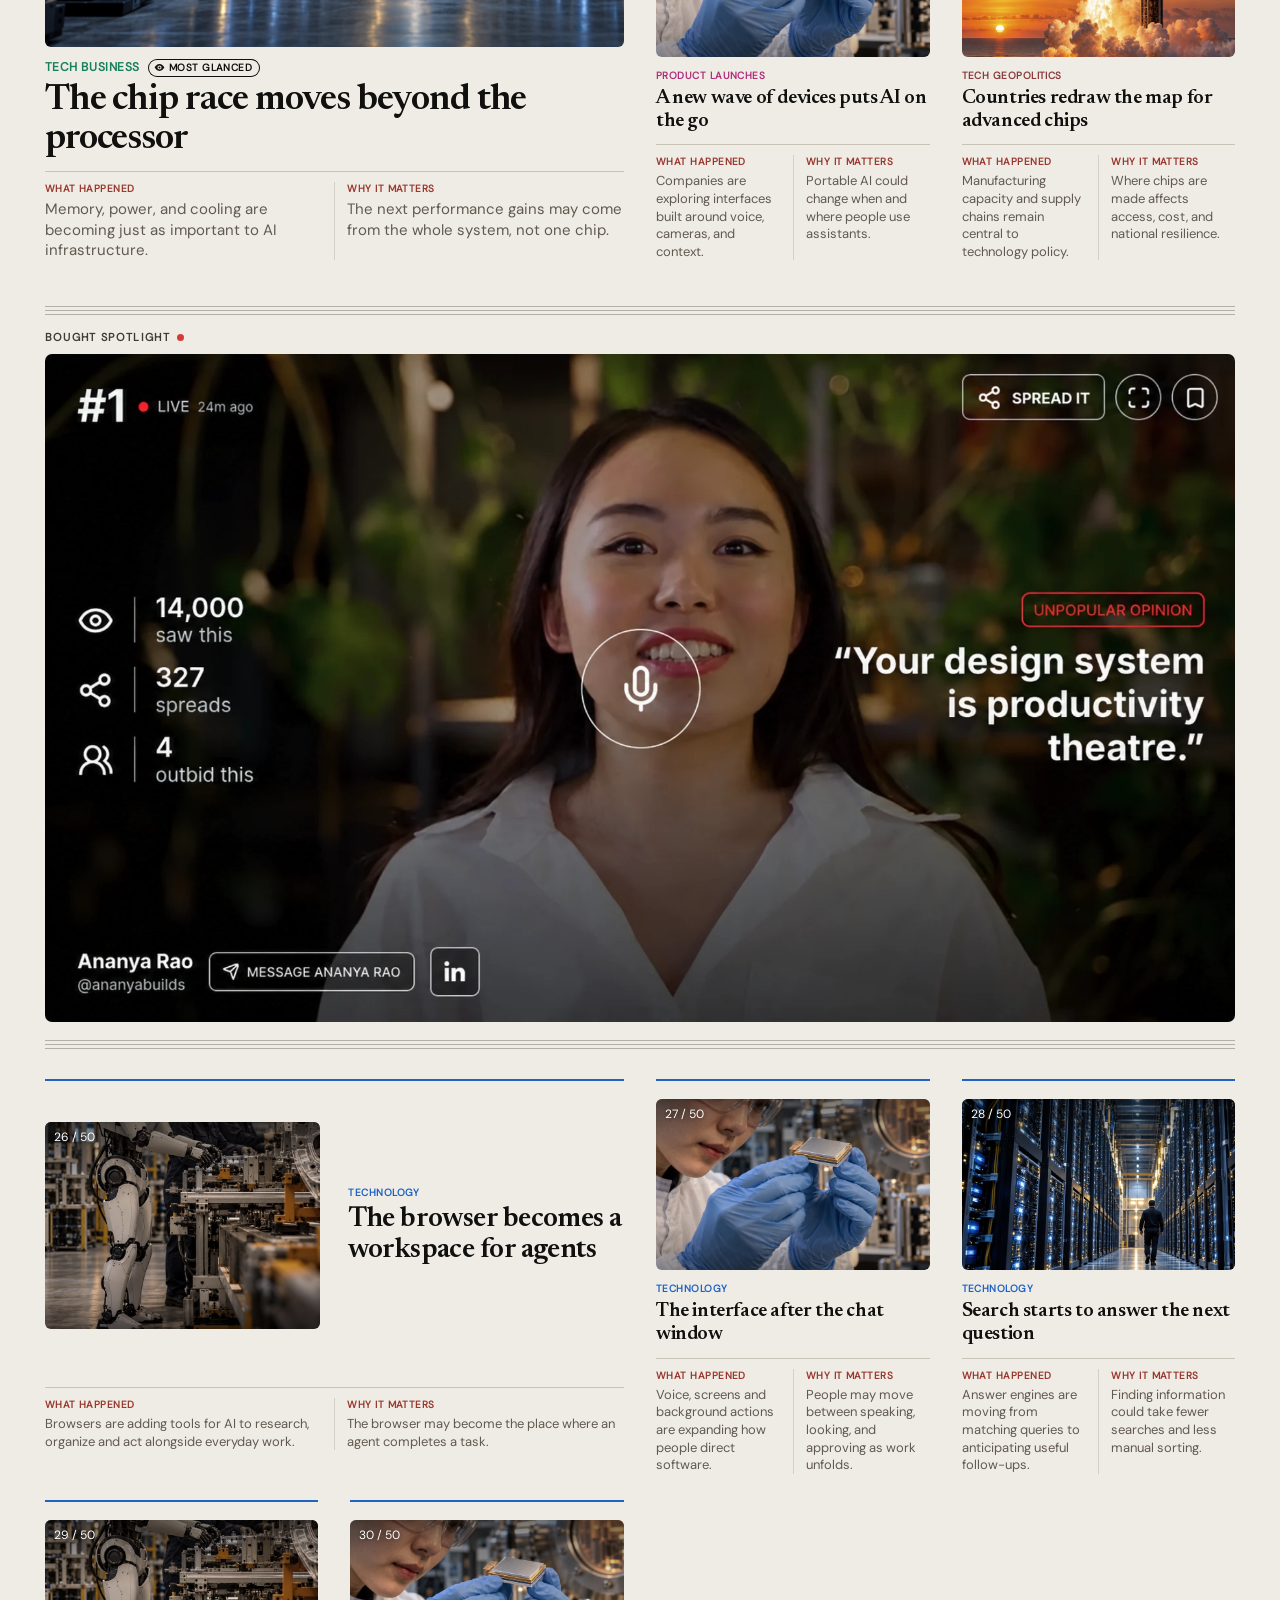
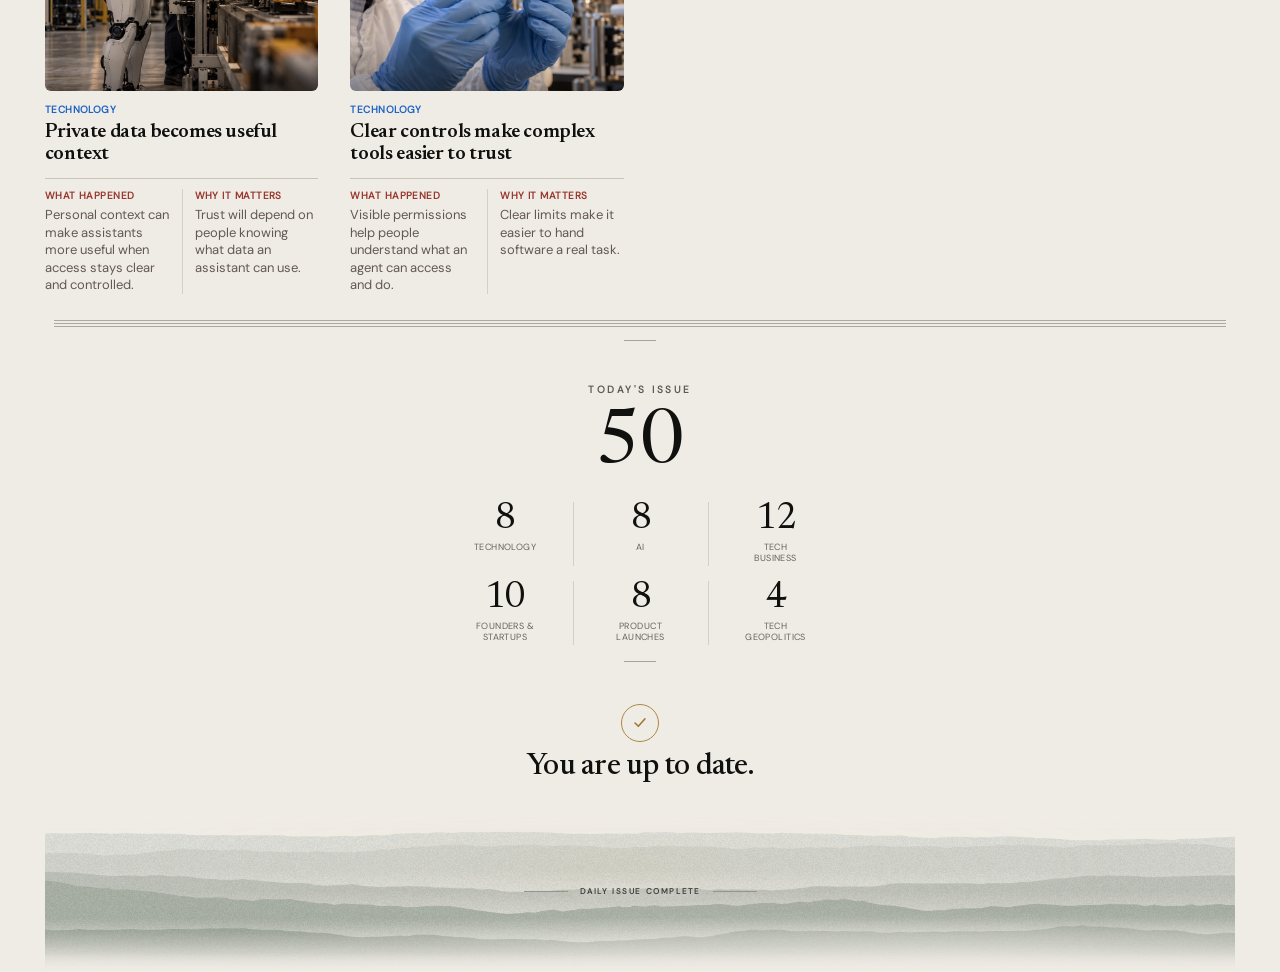
==== commit 6f5b3eb2: "Translate into all 71 picker languages on CPU (CTranslate2), name strap and one look for every prime" ====
--- a/public/index.html
+++ b/public/index.html
@@ -5,7 +5,7 @@
   <meta name="viewport" content="width=device-width, initial-scale=1, viewport-fit=cover">
   <meta name="theme-color" content="#efece5">
   <title>Bought. — Today's issue</title>
-  <link rel="stylesheet" href="styles.css?v=17">
+  <link rel="stylesheet" href="styles.css?v=25">
 </head>
 <body>
   <main class="page">
@@ -108,7 +108,7 @@
 
   <div class="action-feedback" id="action-feedback" role="status" aria-live="polite" hidden></div>
 
-  <script src="language.js?v=3"></script>
+  <script src="language.js?v=7"></script>
   <script>
     // Use the pipeline feed when it exists (prime stories with presenter video); otherwise the built-in samples.
     (async () => {
@@ -119,7 +119,7 @@
       for (const src of ['stories.js', 'completion.js']) {
         await new Promise((resolve) => {
           const el = document.createElement('script');
-          el.src = src + '?v=12'; el.onload = el.onerror = resolve;
+          el.src = src + '?v=15'; el.onload = el.onerror = resolve;
           document.body.append(el);
         });
       }
--- a/public/styles.css
+++ b/public/styles.css
@@ -150,6 +150,9 @@
 }
 
 .language-menu[hidden] { display: none; }
+/* Right-to-left: the picker sits at the left edge, so the menu opens rightwards instead of off-screen */
+:root[dir='rtl'] .language-menu { right: auto; left: 0; }
+:root[dir='rtl'] .language-option { text-align: right; }
 .menu-heading { padding: 17px 17px 10px; font: 700 19px/1 Newsreader, Georgia, serif; }
 .language-options { min-height: 0; overflow-y: auto; overscroll-behavior: contain; }
 .language-group { padding: 0 17px 8px; }
@@ -176,6 +179,7 @@
   padding: 2px;
   border-radius: 999px;
   background: #1d1e1c;
+  opacity: .9;
 }
 
 .view-option {
@@ -229,6 +233,11 @@
   text-transform: uppercase;
 }
 
+.story-byline {
+  color: #6b675e;
+  font: 600 .75rem/1.25 'DM Sans', Arial, sans-serif;
+}
+
 .video-poster {
   position: relative;
   width: 100%;
@@ -247,6 +256,9 @@
   z-index: 2;
   top: 10px;
   left: 10px;
+  padding: 1px 7px;
+  border-radius: 999px;
+  background: rgba(0, 0, 0, .45);
   color: white;
   font: 400 .75rem/1.2 'DM Sans', Arial, sans-serif;
   font-variant-numeric: tabular-nums;
@@ -528,7 +540,6 @@
   .lead-story + .lead-story::before { display: none; }
   .prime-section > .spotlight-placement { grid-column: span 4; align-self: start; margin: 14px 0 26px; }
   .video-poster { aspect-ratio: 16 / 9; border-radius: 6px; }
-  .video-poster.has-video .video-story-number { display: none; }   /* it sat on the video's own LIVE tag and controls; the card is already numbered by its place on the page */
   article.lead-story:nth-of-type(1) { grid-column: 1 / span 8; grid-row: 2 / span 2; border-top: 1px solid var(--rule); }
   article.lead-story:nth-of-type(2) { grid-column: 9 / span 4; grid-row: 2; border-top: 1px solid var(--rule); }
   article.lead-story:nth-of-type(3) { grid-column: 9 / span 4; grid-row: 3; }
@@ -548,14 +559,24 @@
   .swipe-facts p { font-size: .875rem; }
   .swipe-facts h3 { font-size: .6875rem; }
 
-  /* World at a glance: four columns */
-  .glance-section { display: grid; grid-template-columns: repeat(auto-fill, minmax(250px, 1fr)); column-gap: 32px; margin: 0; padding-top: 18px; }
+  /* World at a glance: at most four columns however wide the screen is; the top story is big, one more is wide */
+  .glance-section { display: grid; grid-template-columns: repeat(auto-fill, minmax(max(250px, calc((100% - 96px) / 4)), 1fr)); grid-auto-flow: row dense; column-gap: 32px; margin: 0; padding-top: 18px; }
   .glance-section > .section-break, .glance-section > .section-marker, .glance-section > .spotlight-placement { grid-column: 1 / -1; }
   .glance-item, .glance-item.is-image-end { grid-template-columns: minmax(0, 1fr); grid-template-areas: 'visual' 'copy' 'facts'; align-items: start; padding: 18px 0 26px; }
   .glance-visual { aspect-ratio: 16 / 10; }
   .glance-item h3 { font-size: 1.25rem; }
   .glance-item.is-brief h3 { font-size: 1.25rem; }
   .glance-item p { font-size: .8125rem; }
+  .glance-item.is-feature { grid-column: span 2; grid-row: span 2; }
+  .glance-item.is-feature, .glance-item.is-feature.is-image-end { grid-template-rows: minmax(0, 1fr) auto auto; }   /* the picture takes whatever height the two rows leave */
+  .glance-item.is-feature .glance-visual { position: relative; aspect-ratio: auto; height: 100%; min-height: 300px; }
+  .glance-item.is-feature .glance-visual img { position: absolute; inset: 0; }   /* the picture fills the box without sizing it */
+  .glance-item.is-feature h3 { font-size: 2.25rem; line-height: 1.08; letter-spacing: -.03em; }
+  .glance-item.is-feature .glance-facts p { font-size: .9375rem; }
+  .glance-item.is-feature .glance-category { font-size: .75rem; }
+  .glance-item.is-wide, .glance-item.is-wide.is-image-end { grid-column: span 2; grid-template-columns: minmax(0, 1fr) minmax(0, 1fr); grid-template-areas: 'visual copy' 'facts facts'; column-gap: 28px; align-items: center; }
+  .glance-item.is-wide .glance-visual { aspect-ratio: 4 / 3; }
+  .glance-item.is-wide h3 { font-size: 1.75rem; line-height: 1.1; }
 
   .spotlight-placement { max-width: 820px; margin-right: auto; margin-left: auto; }
   .prime-section > .spotlight-placement { max-width: none; margin-right: 0; margin-left: 0; }
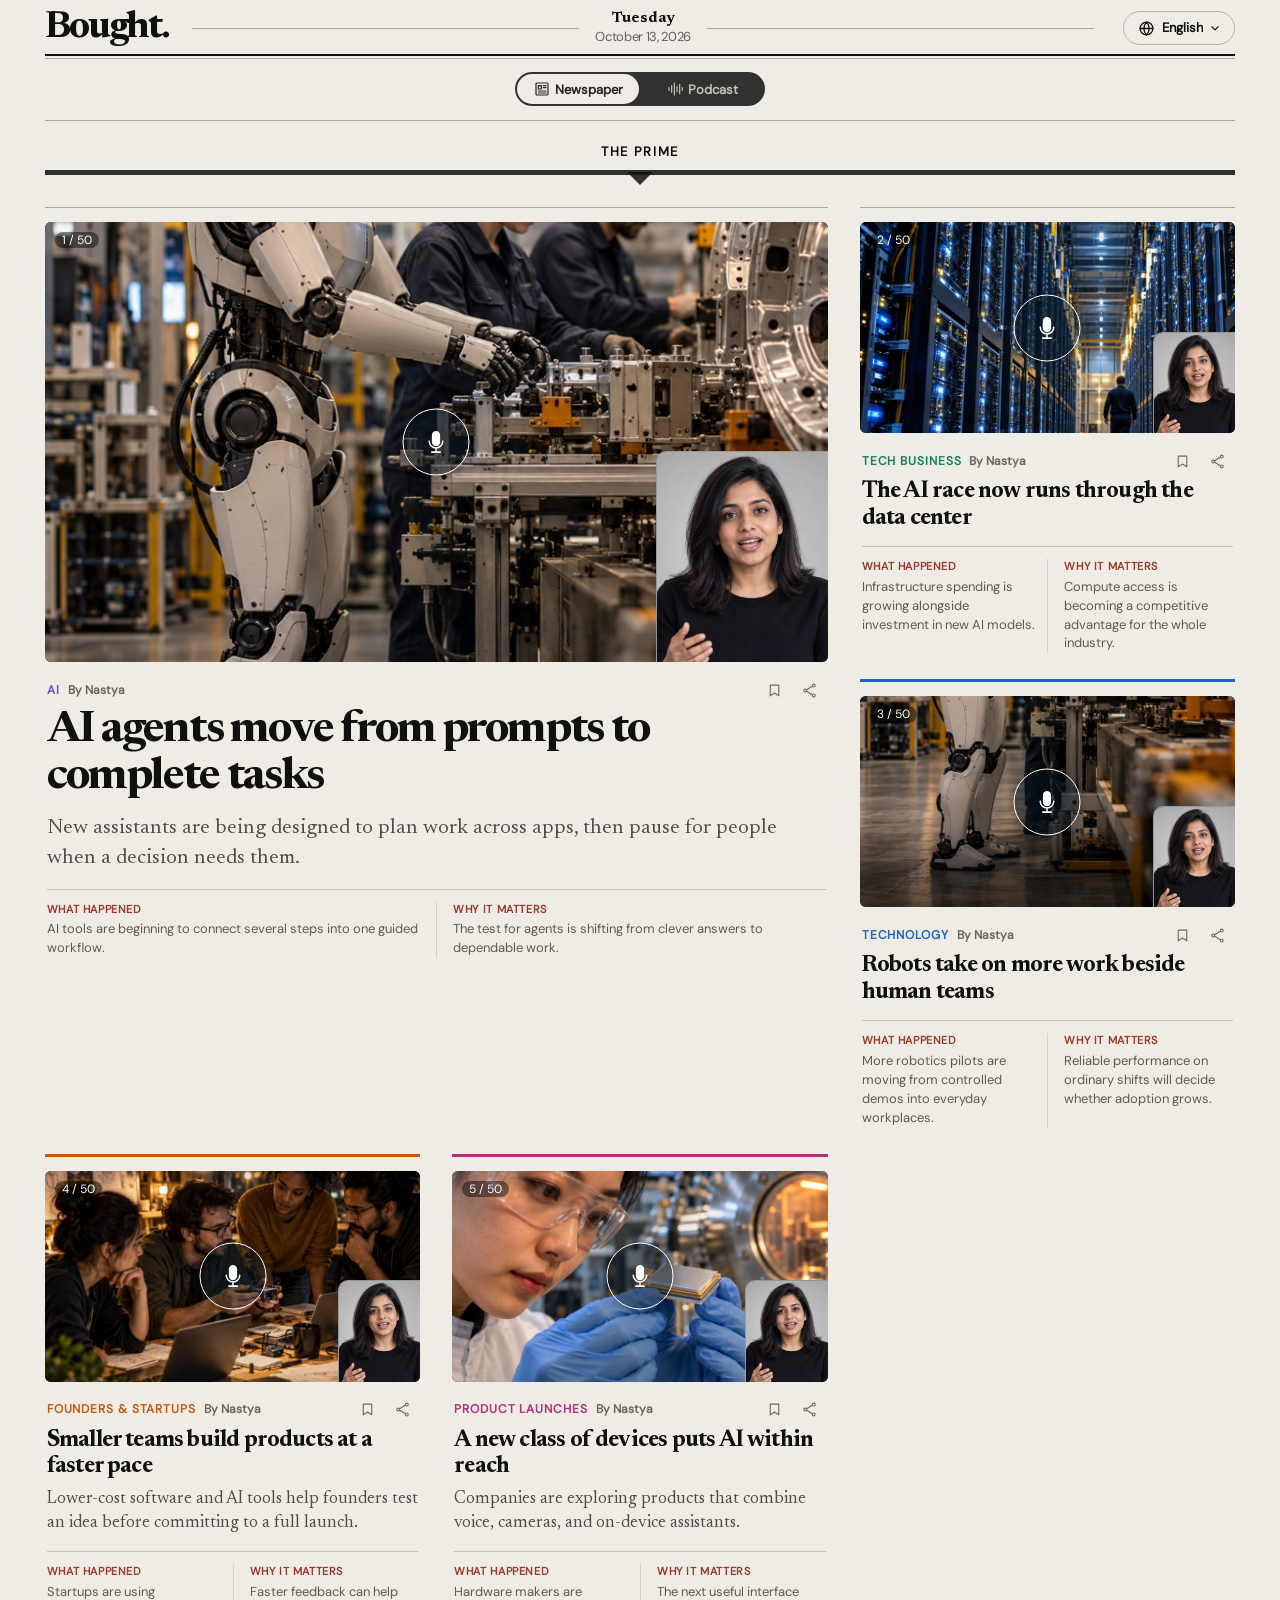
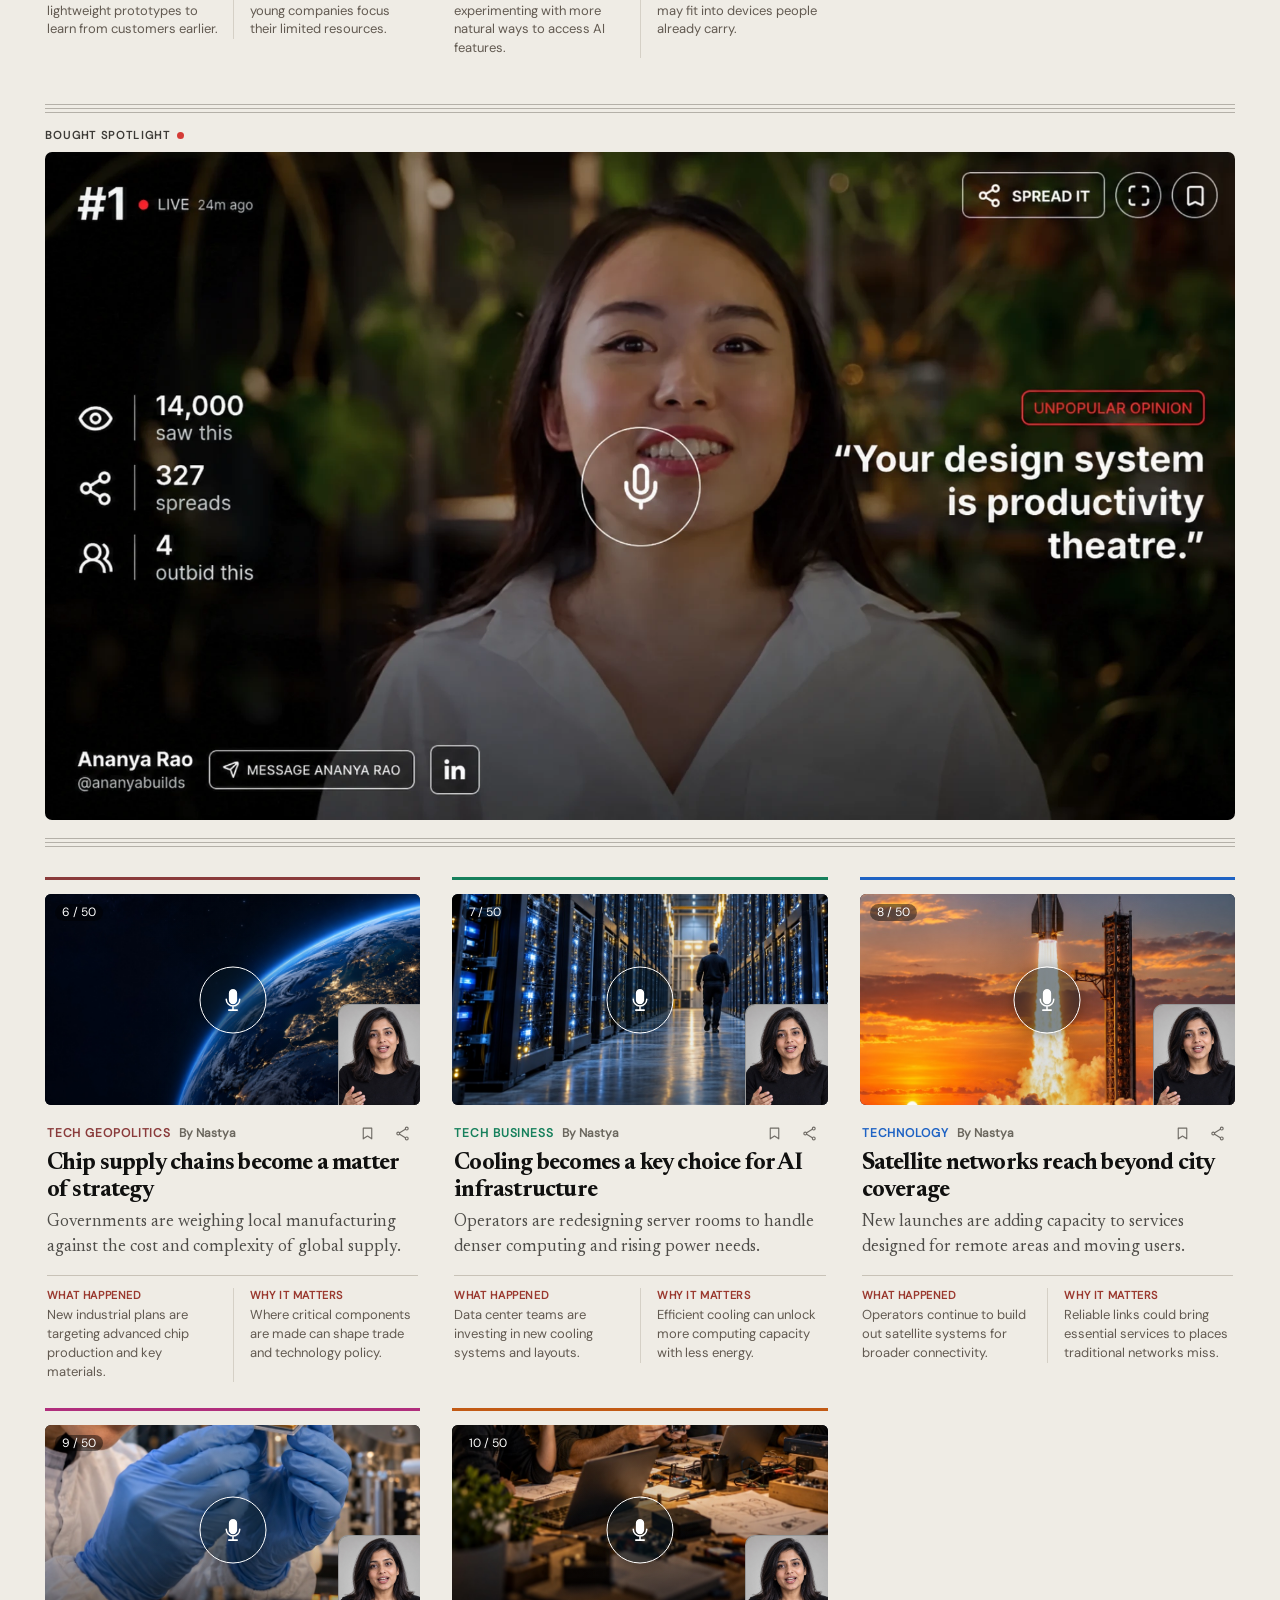
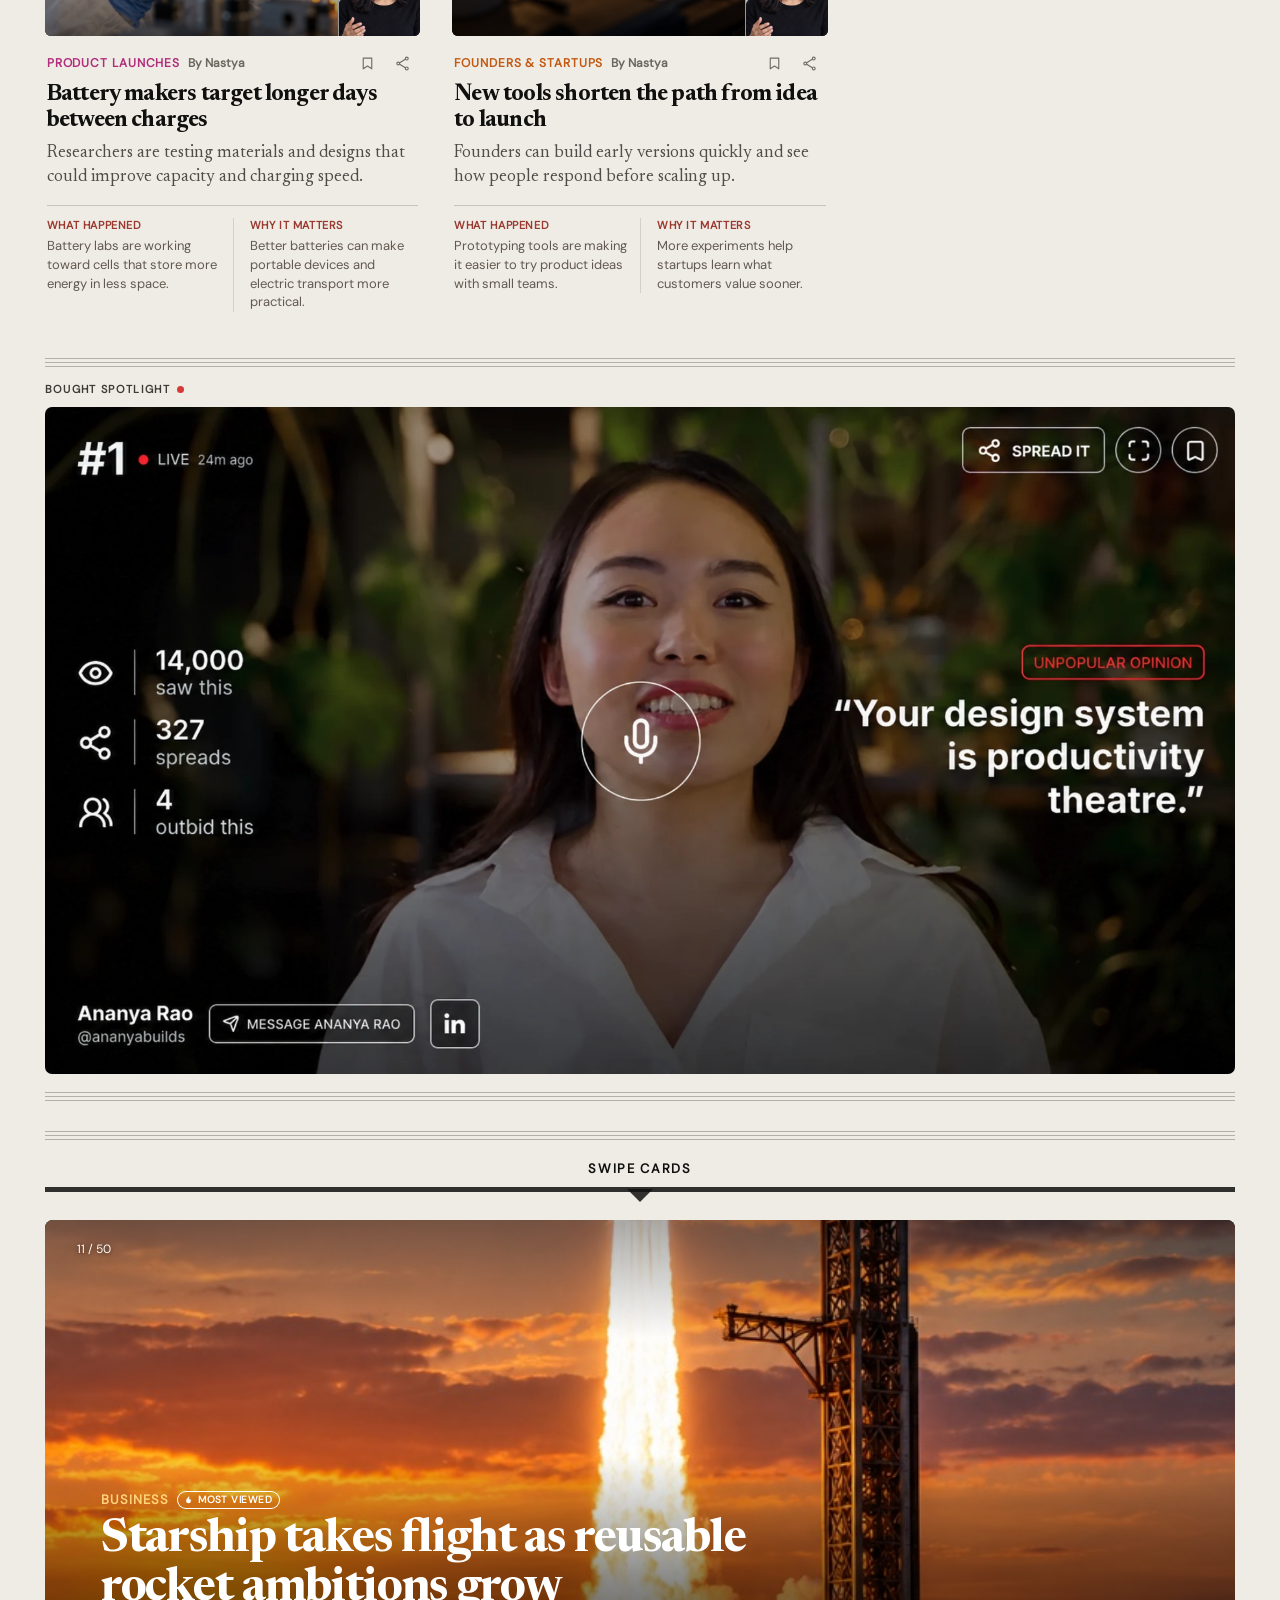
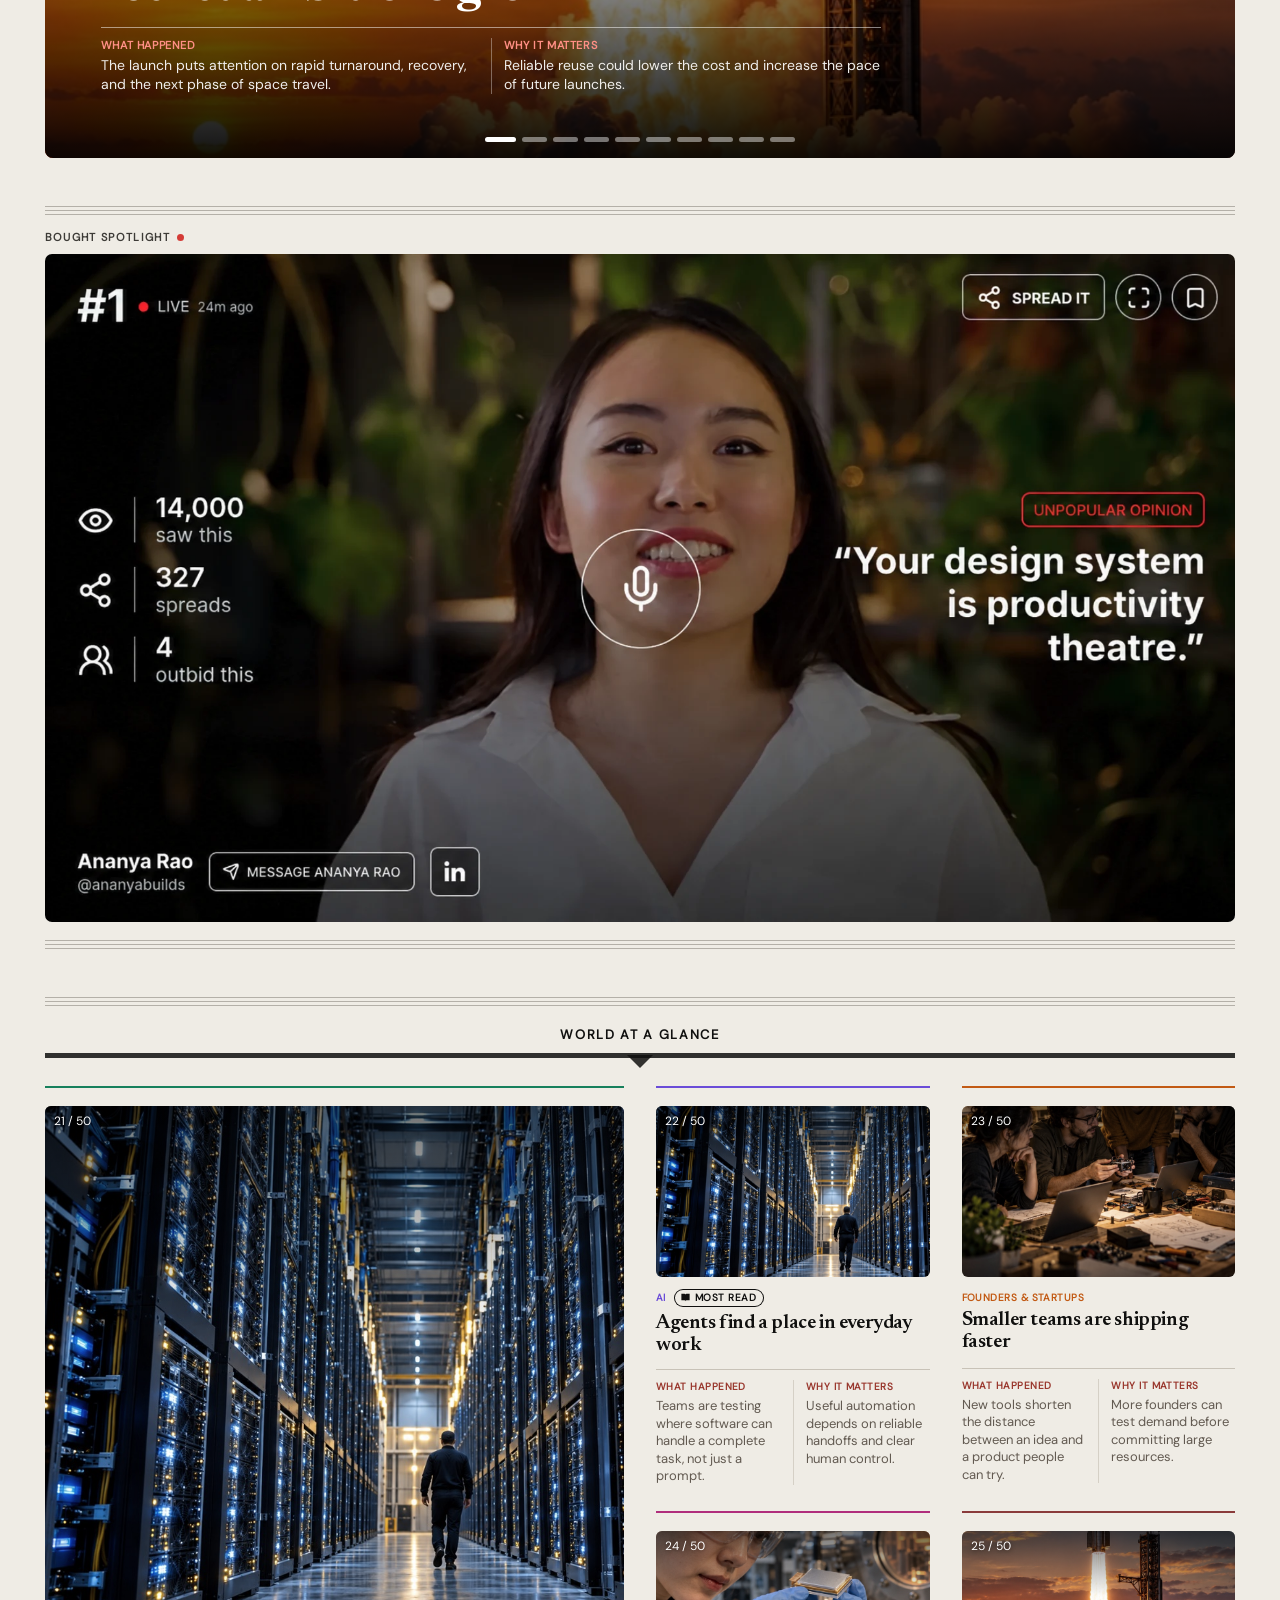
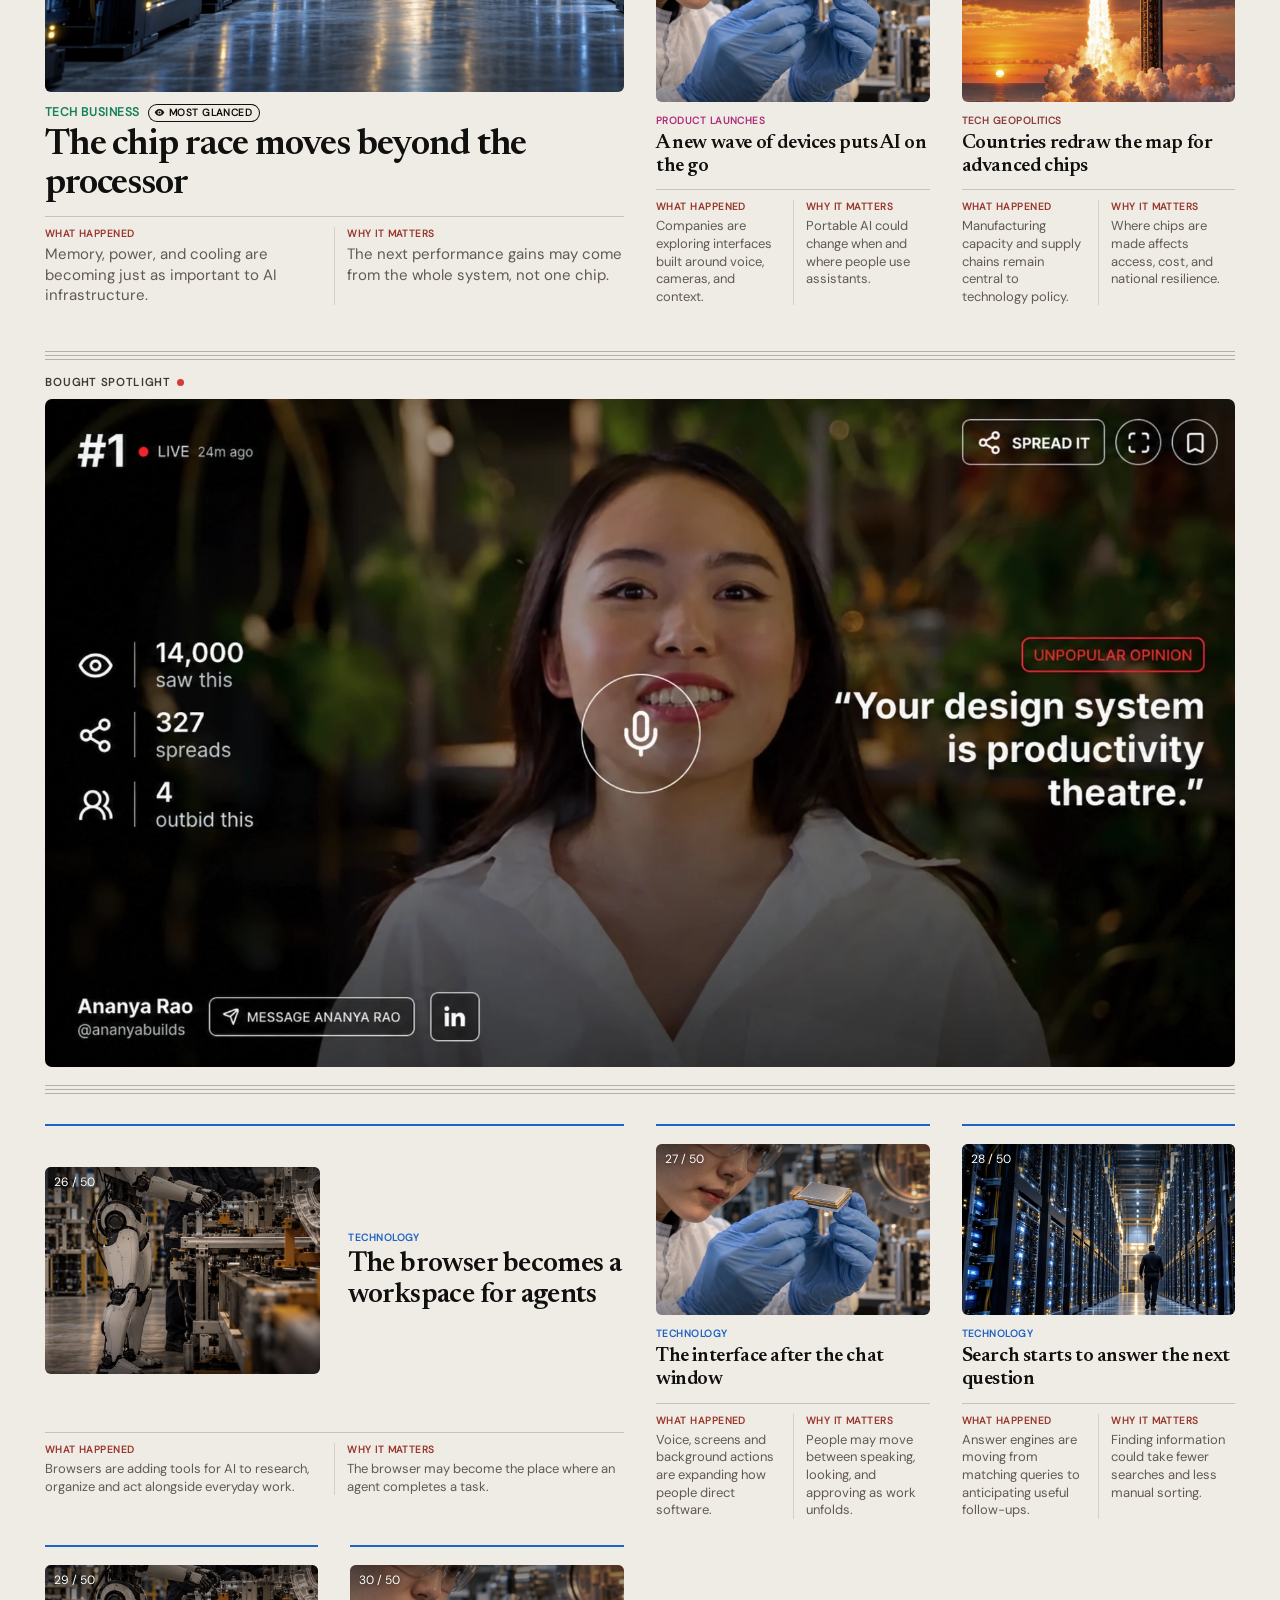
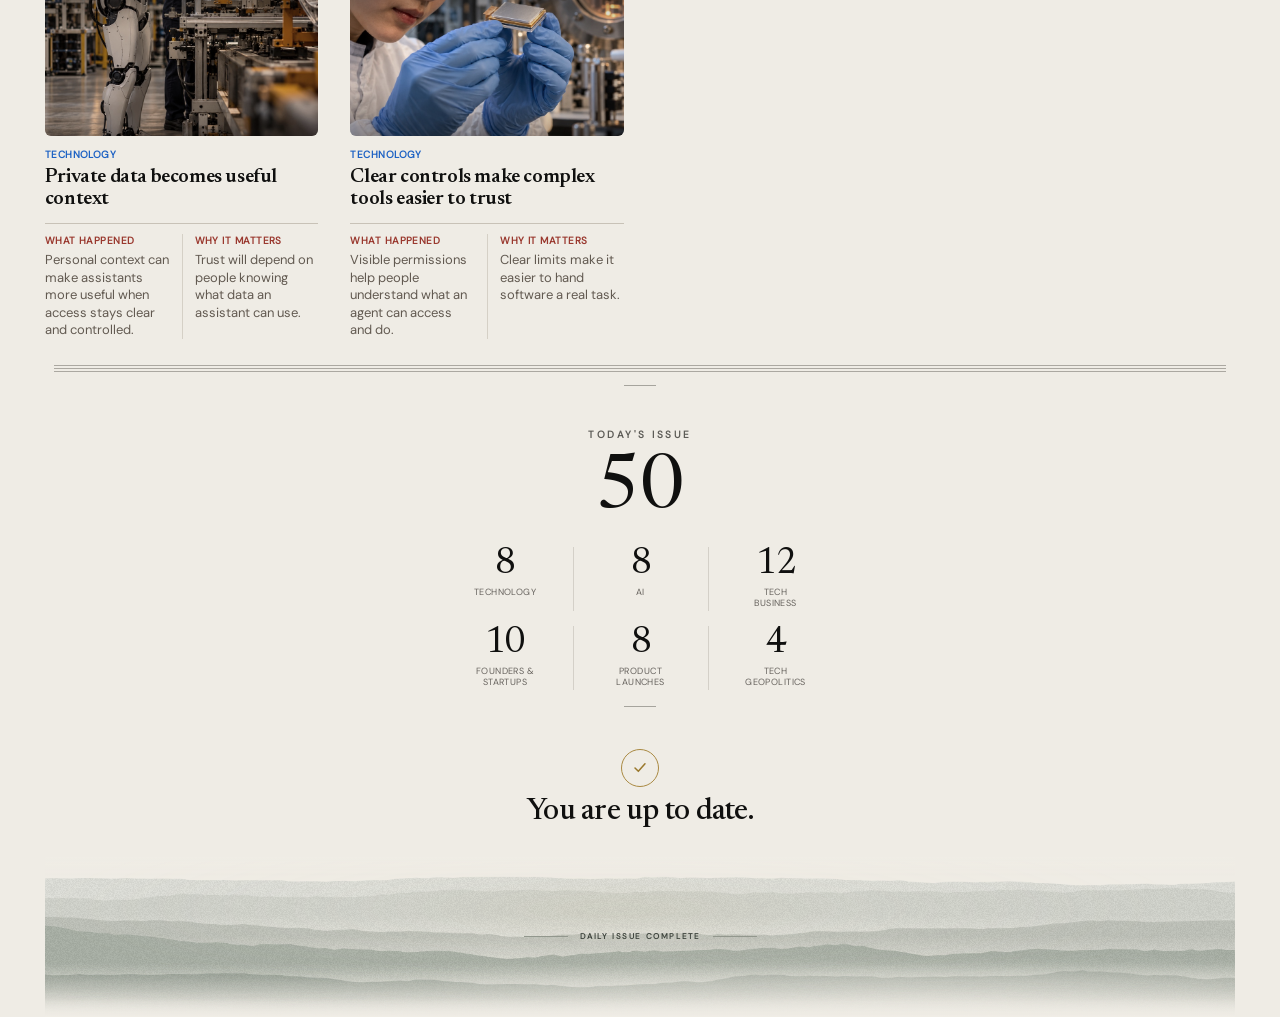
==== commit a7bd7e7a: "Editorial look, character-sheet presenter, Kokoro voice rotation, rank looks, lead presenter, prime " ====
--- a/public/index.html
+++ b/public/index.html
@@ -5,7 +5,7 @@
   <meta name="viewport" content="width=device-width, initial-scale=1, viewport-fit=cover">
   <meta name="theme-color" content="#efece5">
   <title>Bought. — Today's issue</title>
-  <link rel="stylesheet" href="styles.css?v=25">
+  <link rel="stylesheet" href="styles.css?v=26">
 </head>
 <body>
   <main class="page">
--- a/public/styles.css
+++ b/public/styles.css
@@ -543,6 +543,7 @@
   article.lead-story:nth-of-type(1) { grid-column: 1 / span 8; grid-row: 2 / span 2; border-top: 1px solid var(--rule); }
   article.lead-story:nth-of-type(2) { grid-column: 9 / span 4; grid-row: 2; border-top: 1px solid var(--rule); }
   article.lead-story:nth-of-type(3) { grid-column: 9 / span 4; grid-row: 3; }
+  .story-copy { padding-top: 12px; }   /* the same gap under the picture as the glance cards */
   .story-copy h2 { font-size: 1.45rem; line-height: 1.14; }
   .story-deck { font-size: 1.0625rem; }
   article.lead-story:nth-of-type(1) .story-copy h2 { font-size: 2.75rem; line-height: 1.06; letter-spacing: -.04em; }
